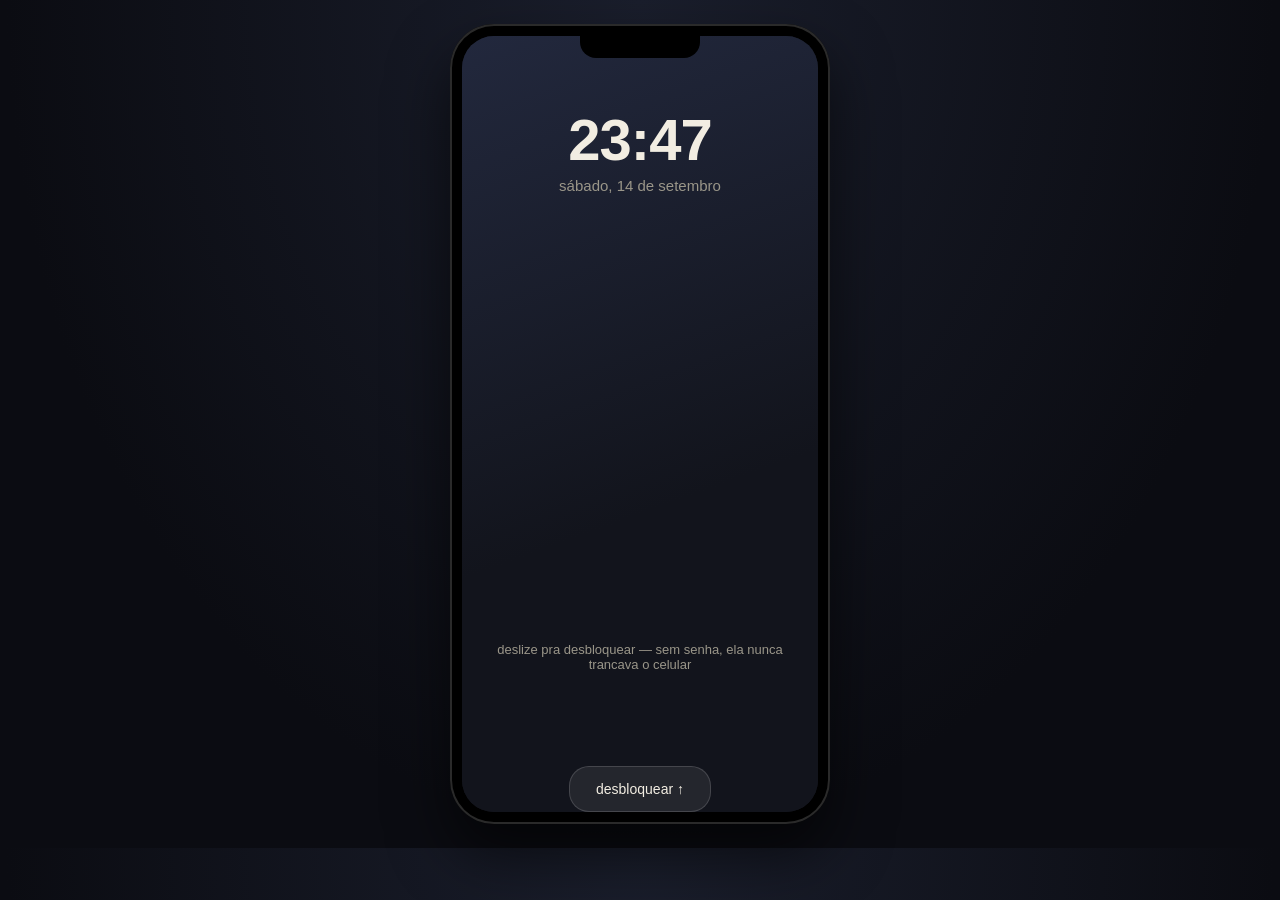
==== index.html @ 769f7bfc "Adicionar site" ====
<!DOCTYPE html>
<html lang="pt-BR">
<head>
<meta charset="UTF-8">
<meta name="viewport" content="width=device-width, initial-scale=1, viewport-fit=cover">
<title>O Celular da Bia</title>
<style>
:root{
  --bg:#12141c;
  --ink:#f2ede2;
  --ink-dim:#9a9689;
  --panel:#1c1f2b;
  --panel-2:#232637;
  --accent:#e0a13d;
  --accent-dim:#8a6a2e;
  --alert:#c65f4d;
  --bubble-me:#3a5a52;
  --bubble-them:#2a2d3d;
  box-sizing:border-box;
  padding-top:env(safe-area-inset-top,0px);
  padding-bottom:env(safe-area-inset-bottom,0px);
}
*{box-sizing:border-box;}
html{scroll-padding-top:env(safe-area-inset-top,0px);}
body{
  margin:0; min-height:100%;
  background:radial-gradient(ellipse at top, #1a1e2c 0%, #0b0c12 70%);
  display:flex; align-items:center; justify-content:center;
  font-family:-apple-system,BlinkMacSystemFont,"Segoe UI",Roboto,sans-serif;
  color:var(--ink); padding:24px 12px;
}
.frame{
  width:100%; max-width:380px; height:800px;
  background:#000; border-radius:44px; padding:12px;
  box-shadow:0 30px 60px rgba(0,0,0,.6), inset 0 0 0 2px #2a2a2a;
  position:relative;
}
.screen{ width:100%; height:100%; background:var(--bg); border-radius:32px; overflow:hidden; position:relative; display:flex; flex-direction:column; }
.notch{ position:absolute; top:0; left:50%; transform:translateX(-50%); width:120px; height:22px; background:#000; border-radius:0 0 16px 16px; z-index:50; }

.lock{ position:absolute; inset:0; display:flex; flex-direction:column; align-items:center; padding-top:70px; background:linear-gradient(160deg,#22283d 0%, #12141c 60%); z-index:40; transition:transform .35s ease; }
.lock.hidden{ transform:translateY(-100%); }
.lock .time{ font-size:58px; font-weight:600; letter-spacing:-1px; }
.lock .date{ font-size:15px; color:var(--ink-dim); margin-top:4px; }
.lock .hint{ margin-top:auto; margin-bottom:34px; font-size:13px; color:var(--ink-dim); text-align:center; padding:0 30px; }
.lock .swipe-btn{ margin-top:60px; padding:14px 26px; background:rgba(255,255,255,.08); border:1px solid rgba(255,255,255,.15); border-radius:20px; color:var(--ink); font-size:14px; }

.home{ flex:1; display:flex; flex-direction:column; padding:46px 20px 16px; overflow-y:auto; }
.home .status{ font-size:12px; color:var(--ink-dim); text-align:center; margin-bottom:4px;}
.apps{ display:grid; grid-template-columns:repeat(3,1fr); gap:20px 12px; margin-top:18px; }
.app{ display:flex; flex-direction:column; align-items:center; gap:6px; background:none; border:none; color:var(--ink); font-family:inherit; cursor:pointer; }
.app .icon{ width:56px; height:56px; border-radius:16px; display:flex; align-items:center; justify-content:center; font-size:24px; position:relative; }
.app .icon.msg{ background:linear-gradient(160deg,#3a5a52,#25392f); }
.app .icon.gal{ background:linear-gradient(160deg,#5a4a6a,#2f2740); }
.app .icon.note{ background:linear-gradient(160deg,#6a5a3a,#3f341f); }
.app .icon.call{ background:linear-gradient(160deg,#5a3a3a,#3a2222); }
.app .icon.soc{ background:linear-gradient(160deg,#3a4a6a,#22293f); }
.badge{ position:absolute; top:-4px; right:-4px; background:var(--alert); color:#fff; font-size:10px; font-weight:700; min-width:16px; height:16px; border-radius:8px; display:flex; align-items:center; justify-content:center; padding:0 3px; }
.app span{ font-size:10.5px; color:var(--ink-dim); }
.home .footer-note{ margin-top:auto; text-align:center; font-size:11px; color:var(--ink-dim); padding-bottom:6px; }

.appscreen{ position:absolute; inset:0; background:var(--bg); display:flex; flex-direction:column; transform:translateX(100%); transition:transform .3s ease; z-index:30; }
.appscreen.active{ transform:translateX(0); }
.topbar{ display:flex; align-items:center; gap:10px; padding:52px 16px 14px; border-bottom:1px solid rgba(255,255,255,.06); background:var(--panel); flex-shrink:0; }
.back{ background:none; border:none; color:var(--accent); font-size:15px; padding:4px 8px 4px 0; cursor:pointer; }
.topbar h2{ font-size:16px; margin:0; font-weight:600; }
.list{ flex:1; overflow-y:auto; padding:8px 0; }
.list::-webkit-scrollbar{ display:none; }

.thread-row{ display:flex; gap:12px; align-items:center; padding:11px 16px; border-bottom:1px solid rgba(255,255,255,.04); background:none; border-left:none; border-right:none; border-top:none; width:100%; color:var(--ink); font-family:inherit; text-align:left; cursor:pointer; }
.avatar{ width:42px; height:42px; border-radius:50%; display:flex; align-items:center; justify-content:center; font-size:15px; font-weight:600; flex-shrink:0; background:var(--panel-2); }
.thread-row .meta{ flex:1; min-width:0; }
.thread-row .name{ font-size:13.5px; font-weight:600; }
.thread-row .preview{ font-size:11.5px; color:var(--ink-dim); white-space:nowrap; overflow:hidden; text-overflow:ellipsis; }
.thread-row .time{ font-size:10.5px; color:var(--ink-dim); align-self:flex-start; }

.chat{ flex:1; overflow-y:auto; padding:16px; display:flex; flex-direction:column; gap:9px; }
.bubble{ max-width:78%; padding:8px 12px; border-radius:16px; font-size:13px; line-height:1.4; }
.bubble.them{ align-self:flex-start; background:var(--bubble-them); border-bottom-left-radius:4px; }
.bubble.me{ align-self:flex-end; background:var(--bubble-me); border-bottom-right-radius:4px; }
.bubble.clue{ box-shadow:0 0 0 1px var(--accent-dim); }
.bubble.audio{ display:flex; align-items:center; gap:8px; font-style:italic; color:var(--ink-dim); }
.stamp{ font-size:9.5px; color:var(--ink-dim); text-align:center; margin:4px 0; }
.who{ font-size:10.5px; color:var(--accent); margin-bottom:-3px; margin-left:2px; }

.gallery-grid{ display:grid; grid-template-columns:repeat(3,1fr); gap:2px; padding:2px; }
.photo{ aspect-ratio:1; display:flex; align-items:center; justify-content:center; font-size:24px; background:var(--panel-2); cursor:pointer; position:relative; }
.photo-view{ padding:16px; }
.photo-big{ width:100%; aspect-ratio:4/5; background:var(--panel-2); border-radius:12px; display:flex; align-items:center; justify-content:center; font-size:56px; margin-bottom:14px; }
.photo-caption{ font-size:12.5px; color:var(--ink-dim); line-height:1.55; }
.photo-caption b{ color:var(--ink); }

.note-item{ padding:13px 16px; border-bottom:1px solid rgba(255,255,255,.05); }
.note-item .n-title{ font-size:13.5px; font-weight:600; margin-bottom:3px; }
.note-item .n-date{ font-size:10.5px; color:var(--ink-dim); margin-bottom:7px; }
.note-item .n-body{ font-size:12.5px; color:#d8d3c6; line-height:1.6; white-space:pre-line; }
.note-item.locked .n-body{ filter:blur(5px); user-select:none; transition:filter .25s ease; }
.note-item.locked.open .n-body{ filter:none; }
.unlock-tip{ font-size:11px; color:var(--accent); margin-top:6px; }

.call-row{ display:flex; gap:12px; align-items:center; padding:11px 16px; border-bottom:1px solid rgba(255,255,255,.04); }
.call-row .name{ font-size:13.5px; font-weight:600; }
.call-row .sub{ font-size:11px; color:var(--ink-dim); margin-top:2px; }
.call-row .sub.missed{ color:var(--alert); }
.call-row .time{ margin-left:auto; font-size:10.5px; color:var(--ink-dim); }

.soc-item{ padding:12px 16px; border-bottom:1px solid rgba(255,255,255,.05); font-size:12.5px; line-height:1.5; }
.soc-item b{ color:var(--accent); }
.soc-time{ font-size:10.5px; color:var(--ink-dim); margin-top:4px; }
.pin-wrap{ flex:1; display:flex; flex-direction:column; align-items:center; padding-top:40px; }
.pin-title{ font-size:15px; margin-bottom:6px; }
.pin-sub{ font-size:12px; color:var(--ink-dim); margin-bottom:22px; text-align:center; padding:0 30px; }
.dots{ display:flex; gap:14px; margin-bottom:26px; }
.dot{ width:13px; height:13px; border-radius:50%; border:1.5px solid var(--ink-dim); }
.dot.on{ background:var(--accent); border-color:var(--accent); }
.keys{ display:grid; grid-template-columns:repeat(3,70px); gap:14px; }
.key{ height:60px; border-radius:50%; background:var(--panel-2); border:none; color:var(--ink); font-size:22px; font-family:inherit; cursor:pointer; }
.key.blank{ background:none; }
.shake{ animation:sh .35s; }
@keyframes sh{ 25%{transform:translateX(-8px)} 75%{transform:translateX(8px)} }
.tsec{ padding:11px 16px; border-bottom:1px solid rgba(255,255,255,.05); font-size:13.5px; font-weight:600; cursor:pointer; display:flex; justify-content:space-between; }
.tbody{ display:none; }
.tbody.open{ display:block; }
</style>
</head>
<body>

<div class="frame">
  <div class="screen">
    <div class="notch"></div>

    <div class="lock" id="lock">
      <div class="time">23:47</div>
      <div class="date">sábado, 14 de setembro</div>
      <div class="hint">deslize pra desbloquear — sem senha, ela nunca trancava o celular</div>
      <button class="swipe-btn" onclick="document.getElementById('lock').classList.add('hidden')">desbloquear ↑</button>
    </div>

    <div class="home">
      <div class="status">encontrado caído no sofá da cobertura, tela rachada, 23:58</div>
      <div class="apps">
        <button class="app" onclick="openApp('msg')"><div class="icon msg">💬<span class="badge">8</span></div><span>Mensagens</span></button>
        <button class="app" onclick="openApp('gal')"><div class="icon gal">🖼️</div><span>Galeria</span></button>
        <button class="app" onclick="openApp('note')"><div class="icon note">📝<span class="badge">1</span></div><span>Notas</span></button>
        <button class="app" onclick="openApp('call')"><div class="icon call">📞</div><span>Ligações</span></button>
        <button class="app" onclick="openApp('soc')"><div class="icon soc">🔔<span class="badge">2</span></div><span>Redes</span></button>
        <button class="app" onclick="openApp('map')"><div class="icon call">📍</div><span>Localização</span></button>
        <button class="app" onclick="openApp('sol')"><div class="icon note">🔍</div><span>Solução</span></button>
        <button class="app" onclick="openApp('theo')"><div class="icon msg">🔒</div><span>Celular do Théo</span></button>
      </div>
      <div class="footer-note">celular de Bia · última atividade 23:53</div>
    </div>

    <!-- MENSAGENS: lista -->
    <div class="appscreen" id="app-msg">
      <div class="topbar"><button class="back" onclick="closeApp('msg')">‹ início</button><h2>Mensagens</h2></div>
      <div class="list">
        <button class="thread-row" onclick="openThread('grupo')">
          <div class="avatar" style="background:#444">🎉</div>
          <div class="meta"><div class="name">Cobertura da Bia 🎂</div><div class="preview">Pedro: vim só te dar oi, relaxa</div></div>
          <div class="time">21:40</div>
        </button>
        <button class="thread-row" onclick="openThread('rafa')">
          <div class="avatar" style="background:#3a5a52">R</div>
          <div class="meta"><div class="name">Rafa</div><div class="preview">para de falar isso pra todo mundo, Bia</div></div>
          <div class="time">22:40</div>
        </button>
        <button class="thread-row" onclick="openThread('duda')">
          <div class="avatar" style="background:#5a4a6a">D</div>
          <div class="meta"><div class="name">Duda</div><div class="preview">vi vocês dois conversando lá fora</div></div>
          <div class="time">23:10</div>
        </button>
        <button class="thread-row" onclick="openThread('theo')">
          <div class="avatar" style="background:#6a5a3a">T</div>
          <div class="meta"><div class="name">Théo</div><div class="preview">desci uns 5 min só, já tô voltando</div></div>
          <div class="time">23:51</div>
        </button>
        <button class="thread-row" onclick="openThread('carol')">
          <div class="avatar" style="background:#3a6a5f">C</div>
          <div class="meta"><div class="name">Carol</div><div class="preview">áudio (0:14)</div></div>
          <div class="time">23:15</div>
        </button>
        <button class="thread-row" onclick="openThread('pedro')">
          <div class="avatar" style="background:#6a3a3a">P</div>
          <div class="meta"><div class="name">Pedro</div><div class="preview">eu só quero conversar, 5 minutos</div></div>
          <div class="time">20:55</div>
        </button>
        <button class="thread-row" onclick="openThread('portaria')">
          <div class="avatar" style="background:#333">🏢</div>
          <div class="meta"><div class="name">Seu Jorge (portaria)</div><div class="preview">o carro do rapaz saiu 23:49</div></div>
          <div class="time">23:56</div>
        </button>
        <button class="thread-row" onclick="openThread('neusa')">
          <div class="avatar" style="background:#5a5a3a">N</div>
          <div class="meta"><div class="name">Dona Neusa (vizinha)</div><div class="preview">mocinha ouvi gritaria na escada</div></div>
          <div class="time">23:30</div>
        </button>
        <button class="thread-row" onclick="openThread('mae')">
          <div class="avatar" style="background:#6a4a5a">❤</div>
          <div class="meta"><div class="name">Mãe</div><div class="preview">filha, me liga amanhã cedo?</div></div>
          <div class="time">18:10</div>
        </button>
      </div>
    </div>

    <div class="appscreen" id="thread-grupo">
      <div class="topbar"><button class="back" onclick="backTo('msg')">‹</button><h2>Cobertura da Bia 🎂</h2></div>
      <div class="chat">
        <div class="who">Duda</div><div class="bubble them">gentee chegando, subindo já</div>
        <div class="who">Théo</div><div class="bubble them">comprei o bolo, tá lindo</div>
        <div class="who">Rafa</div><div class="bubble them">alguém falou com o síndico sobre o som?</div>
        <div class="who">Bia</div><div class="bubble me">falei sim, até meia-noite de boa</div>
        <div class="who">Pedro</div><div class="bubble them clue">oi gente, sei que não fui exatamente convidado mas vim só te dar oi, relaxa Bia</div>
        <div class="who">Carol</div><div class="bubble them">Pedro pelo amor, hoje não</div>
        <div class="stamp">21:40 · 6 pessoas</div>
      </div>
    </div>

    <div class="appscreen" id="thread-rafa">
      <div class="topbar"><button class="back" onclick="backTo('msg')">‹</button><h2>Rafa</h2></div>
      <div class="chat">
        <div class="stamp">semana passada</div>
        <div class="bubble them">bia, tem 5 min? preciso te mostrar o caixa da rifa</div>
        <div class="bubble me">manda aí</div>
        <div class="bubble them">depois eu explico pessoalmente, é meio delicado</div>
        <div class="bubble me">vc tá me assustando</div>
        <div class="bubble them clue">confia em mim, só não comenta com ninguém ainda, principalmente com o Théo</div>
        <div class="bubble me">por que com o Théo?</div>
        <div class="bubble them">esquece, falei besteira. a gente conversa na festa</div>
        <div class="bubble them">bia respira, isso não sai daqui</div>
        <div class="bubble me clue">achei estranho o caixa da rifa não bater. falei com a Duda sobre isso hj</div>
        <div class="bubble them">vc CONTOU pra Duda?? não tinha nada a ver com dinheiro sumido, foi erro de conta</div>
        <div class="bubble me">então mostra a planilha pra mim de novo</div>
        <div class="bubble them clue">para de falar isso pra todo mundo, Bia</div>
        <div class="bubble me">vou falar na frente de todo mundo hoje se precisar</div>
        <div class="bubble them">não faz isso, eu resolvo até domingo, juro</div>
        <div class="stamp">22:40 · entregue</div>
      </div>
    </div>

    <div class="appscreen" id="thread-duda">
      <div class="topbar"><button class="back" onclick="backTo('msg')">‹</button><h2>Duda</h2></div>
      <div class="chat">
        <div class="stamp">anteontem</div>
        <div class="bubble them">amiga vc viu que o Théo tá sumido?</div>
        <div class="bubble me">vi, tô tentando não pirar</div>
        <div class="bubble them clue">não fala nada pra ele ainda, deixa eu descobrir uma coisa antes</div>
        <div class="bubble me">descobrir o quê??</div>
        <div class="bubble them">depois te conto, prometo. te amo</div>
        <div class="bubble me">também te amo 💛</div>
        <div class="bubble them">lembra que vcs ficaram juntos dia 3 de agosto? vc me ligou às 3 da manhã de tanta felicidade kkk</div>
        <div class="bubble me">kkkk lembro, foi o melhor dia</div>
        <div class="bubble them">seu vestido tá lindo hj boba</div>
        <div class="bubble me">obrigada 💛 vem cá que eu preciso te contar uma coisa sobre o Rafa</div>
        <div class="bubble them clue">vi vocês dois conversando lá fora, ele tava bem nervoso</div>
        <div class="bubble me">é sobre a rifa da viagem, o valor não fecha</div>
        <div class="bubble them">amanhã a gente resolve isso com calma, curte a festa hj</div>
        <div class="bubble me">e desde quando vc defende o Rafa tanto assim?</div>
        <div class="bubble them clue">não é isso, só não quero drama no seu niver</div>
        <div class="stamp">23:10 · lida</div>
      </div>
    </div>

    <div class="appscreen" id="thread-theo">
      <div class="topbar"><button class="back" onclick="backTo('msg')">‹</button><h2>Théo</h2></div>
      <div class="chat">
        <div class="stamp">ontem à noite</div>
        <div class="bubble them">amor, amanhã vou chegar mais tarde, tenho um lance rápido antes</div>
        <div class="bubble me">que lance?</div>
        <div class="bubble them clue">coisa de trabalho, nada demais</div>
        <div class="bubble me">sábado à noite, dia do meu aniversário?</div>
        <div class="bubble them">é rapidinho, juro. vou compensar</div>
        <div class="bubble me">tá bom...</div>
        <div class="bubble them">cadê vc? o pessoal já cortou o bolo</div>
        <div class="bubble me">desci até o carro pegar uma coisa, já subo</div>
        <div class="bubble them clue">desci uns 5 min só, já tô voltando, espera aí</div>
        <div class="bubble me">??? vc que sumiu, eu tô na cobertura inteira</div>
        <div class="bubble them">deixa eu te ligar</div>
        <div class="stamp">23:51 · entregue · não lida</div>
      </div>
    </div>

    <div class="appscreen" id="thread-carol">
      <div class="topbar"><button class="back" onclick="backTo('msg')">‹</button><h2>Carol</h2></div>
      <div class="chat">
        <div class="stamp">sexta</div>
        <div class="bubble them">oi Bia! sei que a gente não é tão próxima mas preciso te contar uma coisa</div>
        <div class="bubble me">pode falar</div>
        <div class="bubble them">pessoalmente é melhor. te procuro na festa</div>
        <div class="bubble me">ok, agora fiquei curiosa</div>
        <div class="bubble them">oi flor, dá pra descer no hall 2 minutinhos? preciso te mostrar uma coisa</div>
        <div class="bubble me">agora? tô no meio da festa kkkk</div>
        <div class="bubble them audio">🎙️ áudio (0:14)</div>
        <div class="bubble them clue">é sobre o Théo, mas não é o que vc tá pensando, prometo</div>
        <div class="bubble me">Carol vc tá me deixando nervosa</div>
        <div class="stamp">23:15 · entregue</div>
      </div>
    </div>

    <div class="appscreen" id="thread-pedro">
      <div class="topbar"><button class="back" onclick="backTo('msg')">‹</button><h2>Pedro</h2></div>
      <div class="chat">
        <div class="stamp">semana passada</div>
        <div class="bubble them">oi, tudo bem? vi umas fotos suas e bateu saudade</div>
        <div class="bubble me">Pedro, faz meses que a gente terminou</div>
        <div class="bubble them">eu sei, desculpa. só queria saber se vc tá bem</div>
        <div class="bubble me">tô ótima, obrigada. bom te ver bem também</div>
        <div class="bubble them">soube que sua festa é hoje</div>
        <div class="bubble them clue">eu só quero conversar, 5 minutos, prometo que não crio caso</div>
        <div class="bubble me">Pedro por favor não vem, já conversamos sobre isso</div>
        <div class="bubble them">tudo bem, respeito. só queria desejar feliz aniversário mesmo</div>
        <div class="bubble them">feliz aniversário Bia. te amei um dia, isso não muda</div>
        <div class="stamp">20:55 · lida</div>
      </div>
    </div>

        <div class="appscreen" id="thread-portaria">
      <div class="topbar"><button class="back" onclick="backTo('msg')">‹</button><h2>Seu Jorge (portaria)</h2></div>
      <div class="chat">
        <div class="bubble them">Dona Bia, o som já tá alto, lembra do horário</div>
        <div class="bubble me">fica tranquilo, desligo à meia-noite</div>
        <div class="bubble them">a senhora esperando mais convidado?</div>
        <div class="bubble me">acho que não, por quê?</div>
        <div class="bubble them clue">um rapaz subiu sem se identificar mais cedo, jaqueta escura</div>
        <div class="bubble them">e agora há pouco o carro preto do namorado da senhora saiu da garagem, 23:49, com duas pessoas dentro</div>
        <div class="bubble me">duas? o Théo saiu com alguém?</div>
        <div class="bubble them clue">o vidro tava escuro, mas dava pra ver um vulto no banco de trás</div>
        <div class="stamp">23:56 · não lida</div>
      </div>
    </div>

    <div class="appscreen" id="thread-neusa">
      <div class="topbar"><button class="back" onclick="backTo('msg')">‹</button><h2>Dona Neusa (vizinha)</h2></div>
      <div class="chat">
        <div class="bubble them">Beatriz querida, festa boa hein</div>
        <div class="bubble me">desculpa o barulho, Dona Neusa!</div>
        <div class="bubble them">sem problema, mas ouvi gritaria na escada de incêndio há uns minutos</div>
        <div class="bubble them clue">duas vozes de homem, uma dizia "ela não pode contar de jeito nenhum"</div>
        <div class="bubble them">não quis me meter, mas fiquei preocupada. tá tudo bem aí?</div>
        <div class="stamp">23:30 · lida</div>
      </div>
    </div>

    <div class="appscreen" id="thread-mae">
      <div class="topbar"><button class="back" onclick="backTo('msg')">‹</button><h2>Mãe</h2></div>
      <div class="chat">
        <div class="bubble them">feliz aniversário minha princesa!! 22 anos, meu Deus</div>
        <div class="bubble me">obrigada mãe 💛</div>
        <div class="bubble them">se divirta mas tome cuidado</div>
        <div class="bubble them">aquele seu namorado me pareceu diferente no almoço de domingo</div>
        <div class="bubble me clue">achei ele nervoso, olhando o celular o tempo todo</div>
        <div class="bubble them">filha, me liga amanhã cedo?</div>
        <div class="stamp">18:10 · lida</div>
      </div>
    </div>

    <!-- GALERIA -->
    <div class="appscreen" id="app-gal">
      <div class="topbar"><button class="back" onclick="closeApp('gal')">‹ início</button><h2>Galeria</h2></div>
      <div class="list">
        <div class="gallery-grid">
          <div class="photo" onclick="openPhoto('p1')">🎂</div>
          <div class="photo" onclick="openPhoto('p2')">📋</div>
          <div class="photo" onclick="openPhoto('p3')">🚗</div>
          <div class="photo" onclick="openPhoto('p4')">🥂</div>
          <div class="photo" onclick="openPhoto('p5')">🌃</div>
          <div class="photo" onclick="openPhoto('p6')">📱</div>
          <div class="photo" onclick="openPhoto('p7')">🚪</div>
          <div class="photo" onclick="openPhoto('p8')">💐</div>
          <div class="photo" onclick="openPhoto('p9')">🕯️</div>
          <div class="photo" onclick="openPhoto('p10')">🧾</div>
          <div class="photo" onclick="openPhoto('p11')">🪜</div>
          <div class="photo" onclick="openPhoto('p12')">🧥</div>
          <div class="photo" onclick="openPhoto('p13')">📸</div>
          <div class="photo" onclick="openPhoto('p14')">🔑</div>
          <div class="photo" onclick="openPhoto('p15')">🍾</div>
          <div class="photo" onclick="openPhoto('p16')">💋</div>
        </div>
      </div>
    </div>
    <div class="appscreen" id="photo-p1"><div class="topbar"><button class="back" onclick="backTo('gal')">‹</button><h2>23:02</h2></div><div class="list photo-view"><div class="photo-big">🎂</div><div class="photo-caption">Bolo sendo cortado, todo mundo em volta. <b>Théo não aparece em nenhuma foto do corte</b>, mesmo dizendo que só desceu depois disso.</div></div></div>
    <div class="appscreen" id="photo-p2"><div class="topbar"><button class="back" onclick="backTo('gal')">‹</button><h2>21:15</h2></div><div class="list photo-view"><div class="photo-big">📋</div><div class="photo-caption">Print de uma planilha da rifa da viagem. <b>Uma linha aparece editada</b>, com anotação rasurada ao lado: "confirmar c/ R antes de falar com o grupo".</div></div></div>
    <div class="appscreen" id="photo-p3"><div class="topbar"><button class="back" onclick="backTo('gal')">‹</button><h2>23:48</h2></div><div class="list photo-view"><div class="photo-big">🚗</div><div class="photo-caption">Foto tremida do estacionamento, tirada sem querer (bolso). <b>Dá pra ver alguém parado perto do carro de Théo</b> ao longe, rosto não aparece.</div></div></div>
    <div class="appscreen" id="photo-p4"><div class="topbar"><button class="back" onclick="backTo('gal')">‹</button><h2>22:05</h2></div><div class="list photo-view"><div class="photo-big">🥂</div><div class="photo-caption">Brinde do grupo. Rafa está com o celular na mão olhando pra tela, não pra câmera. Duda está de costas, olhando pra porta.</div></div></div>
    <div class="appscreen" id="photo-p5"><div class="topbar"><button class="back" onclick="backTo('gal')">‹</button><h2>23:53</h2></div><div class="list photo-view"><div class="photo-big">🌃</div><div class="photo-caption"><b>Última foto tirada.</b> Vista da cobertura, tremida, fora de foco — parece ter sido disparada sem querer, quase caindo do celular.</div></div></div>
    <div class="appscreen" id="photo-p6"><div class="topbar"><button class="back" onclick="backTo('gal')">‹</button><h2>19:40</h2></div><div class="list photo-view"><div class="photo-big">📱</div><div class="photo-caption">Print de notificação bancária: transferência recebida de "R. Almeida" horas antes da festa — mesma inicial do Rafa.</div></div></div>
    <div class="appscreen" id="photo-p7"><div class="topbar"><button class="back" onclick="backTo('gal')">‹</button><h2>21:38</h2></div><div class="list photo-view"><div class="photo-big">🚪</div><div class="photo-caption">Foto da entrada tirada de brincadeira. <b>Pedro aparece parado no corredor</b>, do lado de fora da porta, minutos antes de aparecer no grupo dizendo que "só veio dar oi".</div></div></div>
    <div class="appscreen" id="photo-p8"><div class="topbar"><button class="back" onclick="backTo('gal')">‹</button><h2>18:50</h2></div><div class="list photo-view"><div class="photo-big">💐</div><div class="photo-caption">Flores que chegaram de manhã, sem cartão. Bia comentou com Carol "acho que sei quem mandou, mas não vou falar nada hoje".</div></div></div>
    <div class="appscreen" id="photo-p9"><div class="topbar"><button class="back" onclick="backTo('gal')">‹</button><h2>23:20</h2></div><div class="list photo-view"><div class="photo-big">🕯️</div><div class="photo-caption">Carol e Théo conversando no hall, sérios, perto do elevador — a mesma hora do áudio que Carol mandou pra Bia sobre "algo do Théo".</div></div></div>

        <div class="appscreen" id="photo-p10"><div class="topbar"><button class="back" onclick="backTo('gal')">‹</button><h2>19:12</h2></div><div class="list photo-view"><div class="photo-big">🧾</div><div class="photo-caption">Recibo amassado achado no bolso do casaco do Rafa. <b>Um saque grande em dinheiro na mesma data em que sumiu parte da rifa</b>. Bia tirou foto escondida.</div></div></div>
    <div class="appscreen" id="photo-p11"><div class="topbar"><button class="back" onclick="backTo('gal')">‹</button><h2>23:44</h2></div><div class="list photo-view"><div class="photo-big">🪜</div><div class="photo-caption">Escada de incêndio, foto escura. <b>Dois pares de sapato aparecem na borda do degrau</b>, um deles com o cadarço desamarrado igual ao tênis do Théo na foto do bolo.</div></div></div>
    <div class="appscreen" id="photo-p12"><div class="topbar"><button class="back" onclick="backTo('gal')">‹</button><h2>20:30</h2></div><div class="list photo-view"><div class="photo-big">🧥</div><div class="photo-caption">Casacos empilhados no quarto. <b>A jaqueta escura de Pedro está ali com a etiqueta do bar onde ele trabalha</b>, ele nunca subiu além do corredor.</div></div></div>
    <div class="appscreen" id="photo-p13"><div class="topbar"><button class="back" onclick="backTo('gal')">‹</button><h2>22:48</h2></div><div class="list photo-view"><div class="photo-big">📸</div><div class="photo-caption">Selfie da Bia com a Duda. Ao fundo, Rafa e Théo estão perto da janela, conversando baixo e olhando pra elas.</div></div></div>
    <div class="appscreen" id="photo-p14"><div class="topbar"><button class="back" onclick="backTo('gal')">‹</button><h2>21:00</h2></div><div class="list photo-view"><div class="photo-big">🔑</div><div class="photo-caption">Chaveiro do carro do Théo em cima da mesa. <b>Tem uma segunda chave colada com fita</b>, de um cofre ou armário que Bia não reconhece.</div></div></div>
    <div class="appscreen" id="photo-p15"><div class="topbar"><button class="back" onclick="backTo('gal')">‹</button><h2>23:30</h2></div><div class="list photo-view"><div class="photo-big">🍾</div><div class="photo-caption">Garrafa de espumante ainda fechada num canto. Bilhete preso: "pra comemorar quando tudo se resolver — R". Bia rabiscou "resolver o quê?" por cima.</div></div></div>

        <div class="appscreen" id="photo-p16"><div class="topbar"><button class="back" onclick="backTo('gal')">‹</button><h2>03/08</h2></div><div class="list photo-view"><div class="photo-big">💋</div><div class="photo-caption">Foto antiga dos dois num mirante, legenda: <b>"nosso primeiro beijo ♥"</b>. A data no canto da foto é do dia 3 de agosto.</div></div></div>

    <!-- NOTAS -->
    <div class="appscreen" id="app-note">
      <div class="topbar"><button class="back" onclick="closeApp('note')">‹ início</button><h2>Notas</h2></div>
      <div class="list">
        <div class="note-item">
          <div class="n-title">sobre a rifa</div>
          <div class="n-date">hoje, 20:58</div>
          <div class="n-body">a planilha não fecha, faltam uns 400 conto
preciso falar com o R antes que ele fale com todo mundo primeiro
se for o que eu acho, hoje eu conto pra galera na festa mesmo</div>
        </div>
        <div class="note-item">
          <div class="n-title">Théo distante</div>
          <div class="n-date">3 dias atrás</div>
          <div class="n-body">ele tá esquisito essa semana, some no celular por horas
disse que é trampo mas nunca foi assim antes
será que é coisa da minha cabeça</div>
        </div>
        <div class="note-item">
          <div class="n-title">Pedro de novo</div>
          <div class="n-date">2 dias atrás</div>
          <div class="n-body">ele voltou a mandar mensagem depois de meses
falei pro Théo, ele ficou putissimo, mais do que eu esperava
disse "se ele aparecer na sua festa eu não respondo por mim"</div>
        </div>
        <div class="note-item">
          <div class="n-title">lista de convidados</div>
          <div class="n-date">3 dias atrás</div>
          <div class="n-body">Rafa, Duda, Théo, Carol, Pedro (NÃO, mas ele sempre aparece)
comprar gelo
avisar o síndico sobre o som até meia-noite</div>
        </div>
        <div class="note-item">
          <div class="n-title">celular do Théo</div>
          <div class="n-date">mês passado</div>
          <div class="n-body">a senha dele é sempre a data do nosso primeiro beijo, só dia e mês, quatro números
ele acha que eu não sei kkkk
(se um dia eu precisar entrar, é só lembrar do dia certo)</div>
        </div>
        <div class="note-item">
          <div class="n-title">coisas que não fecham</div>
          <div class="n-date">semana passada</div>
          <div class="n-body">1. o caixa da rifa
2. o Rafa e o Théo virando amigos do nada, os dois nunca se deram bem
3. saque em dinheiro no nome do Rafa
4. o Théo mentindo sobre onde estava na terça
5. a chave com fita no chaveiro dele</div>
        </div>
        <div class="note-item">
          <div class="n-title">plano pra festa</div>
          <div class="n-date">ontem</div>
          <div class="n-body">1. deixar a Carol falar primeiro
2. confrontar o Rafa com o print do recibo
3. observar a reação do Théo
4. se der ruim, avisar a portaria
(deixar a Duda de fora até ter certeza)</div>
        </div>
        <div class="note-item locked" id="locked-note" onclick="this.classList.toggle('open')">
          <div class="n-title">🔒 particular</div>
          <div class="n-date">hoje, 23:05</div>
          <div class="n-body">Carol me falou uma coisa hoje que eu não queria ouvir no meu próprio aniversário
ela viu o Théo e o Rafa se encontrando escondido semana passada
os dois sabiam da rifa desde o início e escondiam de mim juntos
não sei em quem confiar mais nessa festa</div>
          <div class="unlock-tip">toque pra revelar</div>
        </div>
      </div>
        <div class="note-item locked" onclick="this.classList.toggle('open')">
          <div class="n-title">🔒 se acontecer algo comigo</div>
          <div class="n-date">hoje, 23:40</div>
          <div class="n-body">se eu sumir, olhem a rifa, o cofre da chave com fita e a escada de incêndio
o Rafa desviou o dinheiro, o Théo ajudou a esconder e agora os dois têm medo que eu conte
eu confio na Carol e na Duda, elas só não sabiam de tudo</div>
          <div class="unlock-tip">toque pra revelar</div>
        </div>
    </div>

    <!-- LIGAÇÕES -->
    <div class="appscreen" id="app-call">
      <div class="topbar"><button class="back" onclick="closeApp('call')">‹ início</button><h2>Ligações</h2></div>
      <div class="list">
        <div class="call-row"><div class="avatar" style="background:#6a4a5a">❤</div><div><div class="name">Mãe</div><div class="sub">recebida · 6 min</div></div><div class="time">18:10</div></div>
        <div class="call-row"><div class="avatar" style="background:#6a5a3a">T</div><div><div class="name">Théo</div><div class="sub">recebida · 2 min</div></div><div class="time">19:30</div></div>
        <div class="call-row"><div class="avatar" style="background:#6a3a3a">P</div><div><div class="name">Pedro</div><div class="sub missed">perdida</div></div><div class="time">20:50</div></div>
        <div class="call-row"><div class="avatar" style="background:#5a4a6a">D</div><div><div class="name">Duda</div><div class="sub">recebida · 4 min</div></div><div class="time">22:20</div></div>
        <div class="call-row"><div class="avatar" style="background:#3a5a52">R</div><div><div class="name">Rafa</div><div class="sub missed">perdida</div></div><div class="time">22:52</div></div>
        <div class="call-row"><div class="avatar" style="background:#3a5a52">R</div><div><div class="name">Rafa</div><div class="sub missed">perdida</div></div><div class="time">22:53</div></div>
        <div class="call-row"><div class="avatar" style="background:#3a6a5f">C</div><div><div class="name">Carol</div><div class="sub">feita · 1 min</div></div><div class="time">23:16</div></div>
        <div class="call-row"><div class="avatar" style="background:#6a5a3a">T</div><div><div class="name">Théo</div><div class="sub">feita · 0:47</div></div><div class="time">23:45</div></div>
        <div class="call-row"><div class="avatar" style="background:#333">portaria</div><div><div class="name">Portaria</div><div class="sub">recebida · 0:22</div></div><div class="time">23:49</div></div>
        <div class="call-row"><div class="avatar" style="background:#333">desconhecido</div><div><div class="name">Número desconhecido</div><div class="sub missed">perdida</div></div><div class="time">23:50</div></div>
        <div class="call-row"><div class="avatar" style="background:#6a5a3a">T</div><div><div class="name">Théo</div><div class="sub missed">perdida</div></div><div class="time">23:51</div></div>
        <div class="call-row"><div class="avatar" style="background:#3a5a52">R</div><div><div class="name">Rafa</div><div class="sub missed">perdida</div></div><div class="time">23:52</div></div>
      </div>
    </div>

    <!-- REDES -->
    <div class="appscreen" id="app-soc">
      <div class="topbar"><button class="back" onclick="closeApp('soc')">‹ início</button><h2>Redes</h2></div>
      <div class="list">
        <div class="soc-item"><b>Pedro</b> curtiu uma foto sua de 2 anos atrás<div class="soc-time">hoje, 14:02</div></div>
        <div class="soc-item"><b>Carol</b> comentou "hoje à noite tudo vai fazer sentido, prometo" numa foto antiga sua com o Théo<div class="soc-time">hoje, 16:40</div></div>
        <div class="soc-item"><b>Rafa</b> te marcou num story deletado 20 minutos depois de postar<div class="soc-time">hoje, 21:50</div></div>
        <div class="soc-item"><b>Desconhecido</b> começou a seguir seu perfil às 23:40, sem foto, sem posts<div class="soc-time">hoje, 23:40</div></div>
        <div class="soc-item"><b>Duda</b> postou e apagou um story: "amigas pra sempre" com sua foto<div class="soc-time">hoje, 22:12</div></div>
        <div class="soc-item"><b>Théo</b> mudou o status pra "só pra quem importa" às 23:20<div class="soc-time">hoje, 23:20</div></div>
        <div class="soc-item"><b>Carol</b> te enviou uma solicitação de "melhores amigos" com a mensagem "confia em mim"<div class="soc-time">hoje, 23:18</div></div>
      </div>
    </div>

    <div class="appscreen" id="app-map">
      <div class="topbar"><button class="back" onclick="closeApp('map')">‹ início</button><h2>Localização</h2></div>
      <div class="list">
        <div class="soc-item"><b>19:05</b> Cobertura (casa)</div>
        <div class="soc-item"><b>21:15 – 23:00</b> Cobertura, sala principal</div>
        <div class="soc-item"><b>23:05</b> Cobertura, quarto (foi ler a nota trancada, ficou 6 min)</div>
        <div class="soc-item"><b>23:44</b> Escada de incêndio, andar 12. O celular passa 8 minutos parado ali</div>
        <div class="soc-item"><b>23:52</b> Cobertura, sofá. Sinal fraco, tela rachada, sem movimento depois disso</div>
        <div class="soc-item"><b>23:58</b> Celular encontrado no sofá pela Duda</div>
      </div>
    </div>

    <div class="appscreen" id="app-sol">
      <div class="topbar"><button class="back" onclick="closeApp('sol')">‹ início</button><h2>Solução</h2></div>
      <div class="list" style="padding:16px">
        <div class="photo-caption" id="sol-warn">Só toque quando a galera tiver votado. Não tem volta.</div>
        <button class="swipe-btn" id="sol-btn" style="margin-top:14px;padding:12px 22px;background:rgba(255,255,255,.08);border:1px solid rgba(255,255,255,.15);border-radius:20px;color:var(--ink);font-size:14px;" onclick="document.getElementById('sol-txt').style.display='block';this.style.display='none';document.getElementById('sol-warn').style.display='none'">revelar solução</button>
        <div id="sol-txt" class="photo-caption" style="display:none;line-height:1.7">
          <b>Culpados: Rafa e Théo.</b><br><br>
          Rafa desviou o dinheiro da rifa e Théo o ajudou a esconder. A Bia descobriu e ia contar na festa. Na hora do bolo, os dois levaram a Bia pela escada de incêndio pra convencê-la a calar. Ela tirou uma foto sem querer e largou o celular no sofá, marcando 23:52. Depois disso eles saíram no carro do Théo com ela (vulto no banco de trás, segundo o porteiro).<br><br>
          <b>Inocentes:</b> Carol (tentou avisar), Pedro (foi embora antes, a jaqueta ficou no quarto) e Duda (sabia da rifa, mas não do plano).<br><br>
          <b>Final secreto:</b> a Bia está no Sítio Boa Vista, com a tia do Théo, sã e salva. Eles só queriam mantê-la longe da festa até devolver o dinheiro.<br><br><b>Pistas-chave:</b> recibo do saque, corrida na escada, carro do Théo às 23:49, chave com fita e a nota "se acontecer algo comigo".
        </div>
      </div>
    </div>

    <div class="appscreen" id="app-theo">
      <div class="topbar"><button class="back" onclick="closeApp('theo')">‹ início</button><h2>Celular do Théo</h2></div>
      <div class="pin-wrap" id="pin-view">
        <div class="pin-title">Digite a senha</div>
        <div class="pin-sub">quatro números. você precisa descobrir nas pistas da Bia</div>
        <div class="dots" id="dots"><div class="dot"></div><div class="dot"></div><div class="dot"></div><div class="dot"></div></div>
        <div class="keys">
          <button class="key" onclick="pin(1)">1</button><button class="key" onclick="pin(2)">2</button><button class="key" onclick="pin(3)">3</button>
          <button class="key" onclick="pin(4)">4</button><button class="key" onclick="pin(5)">5</button><button class="key" onclick="pin(6)">6</button>
          <button class="key" onclick="pin(7)">7</button><button class="key" onclick="pin(8)">8</button><button class="key" onclick="pin(9)">9</button>
          <button class="key blank"></button><button class="key" onclick="pin(0)">0</button><button class="key" onclick="pinDel()">⌫</button>
        </div>
      </div>
      <div class="list" id="theo-content" style="display:none">
        <div class="tsec" onclick="tog('t-msg')">💬 Conversa com Rafa <span>›</span></div>
        <div class="tbody" id="t-msg">
          <div class="chat">
            <div class="bubble them">a Bia tá desconfiando, ela vai contar hoje na festa</div>
            <div class="bubble me clue">eu te falei pra devolver o dinheiro antes, cara</div>
            <div class="bubble them">falta 400, tô juntando, só preciso de mais um dia</div>
            <div class="bubble me">vou chamar ela pra escada às 23:40, a gente conversa</div>
            <div class="bubble them clue">não deixa ela ir embora até eu chegar</div>
            <div class="bubble me">e se ela gritar?</div>
            <div class="bubble them">por isso a escada, o som tá alto, ninguém escuta</div>
            <div class="bubble me clue">ela tá no meu carro. vou levar pro sítio da minha tia, domingo a gente resolve tudo. ninguém vai machucar ela, prometo</div>
            <div class="bubble them">beleza. apaga essa conversa depois</div>
            <div class="stamp">23:50 · lida</div>
          </div>
        </div>
        <div class="tsec" onclick="tog('t-note')">📝 Notas <span>›</span></div>
        <div class="tbody" id="t-note">
          <div class="note-item"><div class="n-title">devolver a rifa</div><div class="n-date">ontem</div><div class="n-body">R$ 400 faltando. pedir emprestado pra mãe ou pro tio.
falar com o Rafa pra parar de inventar desculpa.</div></div>
          <div class="note-item"><div class="n-title">rascunho pra Bia (não enviado)</div><div class="n-date">hoje, 23:36</div><div class="n-body">Bia, eu errei feio. Eu devia ter contado pra você desde o começo. Quando isso acabar eu explico tudo e devolvo cada centavo.</div></div>
        </div>
        <div class="tsec" onclick="tog('t-pic')">🖼️ Fotos <span>›</span></div>
        <div class="tbody" id="t-pic">
          <div class="note-item"><div class="n-title">Comprovante Pix</div><div class="n-date">12/09</div><div class="n-body">R$ 1.200 para "R. Almeida". Legenda: "minha parte pra sumir com o caixa".</div></div>
          <div class="note-item"><div class="n-title">Mapa do sítio</div><div class="n-date">hoje, 19:50</div><div class="n-body">Print do endereço: Sítio Boa Vista, estrada velha, 40 min da cidade. A Bia está lá, segura, com a tia do Théo cuidando dela.</div></div>
        </div>
        <div class="tsec" onclick="tog('t-call')">📞 Ligações <span>›</span></div>
        <div class="tbody" id="t-call">
          <div class="call-row"><div class="avatar" style="background:#3a5a52">R</div><div><div class="name">Rafa</div><div class="sub">feita · 3 min</div></div><div class="time">23:30</div></div>
          <div class="call-row"><div class="avatar" style="background:#5a5a3a">🏡</div><div><div class="name">Tia Márcia</div><div class="sub">feita · 1 min</div></div><div class="time">23:47</div></div>
        </div>
      </div>
    </div>

  </div>
</div>

<script>
function openApp(id){ document.getElementById('app-'+id).classList.add('active'); }
function closeApp(id){ document.getElementById('app-'+id).classList.remove('active'); }
function openThread(id){ document.getElementById('thread-'+id).classList.add('active'); }
function openPhoto(id){ document.getElementById('photo-'+id).classList.add('active'); }
var cur='';
function pin(n){
  if(cur.length>=4) return;
  cur+=n; drawDots();
  if(cur.length===4){
    setTimeout(function(){
      if(cur==='0308'){
        document.getElementById('pin-view').style.display='none';
        document.getElementById('theo-content').style.display='block';
      } else {
        var d=document.getElementById('dots'); d.classList.add('shake');
        setTimeout(function(){ d.classList.remove('shake'); cur=''; drawDots(); },400);
      }
    },200);
  }
}
function pinDel(){ cur=cur.slice(0,-1); drawDots(); }
function drawDots(){
  document.querySelectorAll('#dots .dot').forEach(function(el,i){ el.classList.toggle('on', i<cur.length); });
}
function tog(id){ document.getElementById(id).classList.toggle('open'); }
function backTo(parentId){
  document.querySelectorAll('.appscreen.active').forEach(function(el){
    if(el.id.startsWith('thread-') || el.id.startsWith('photo-')) el.classList.remove('active');
  });
}
</script>

</body>
</html>
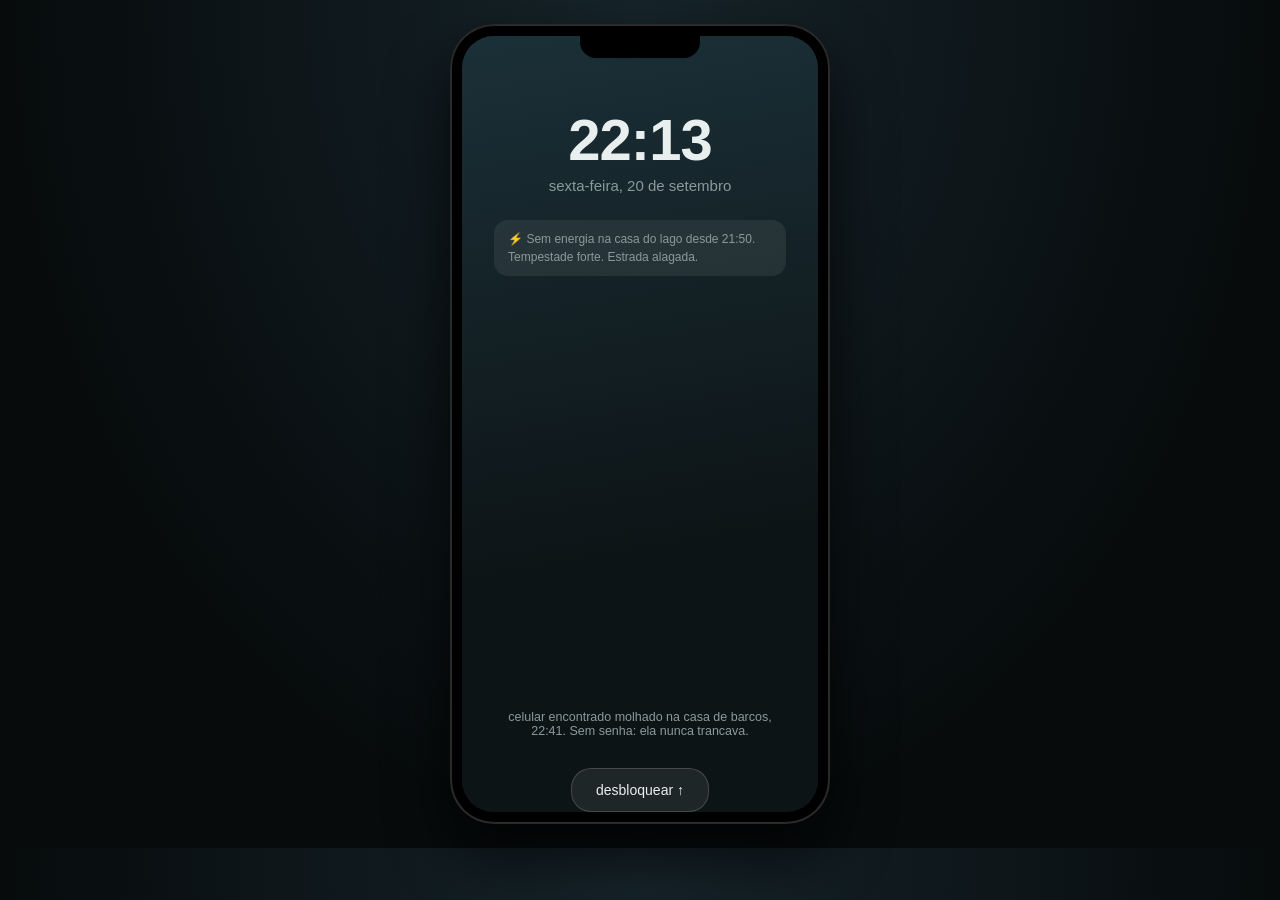
==== commit 1ee0780c: "Adicionar historia da Helena" ====
--- a/index.html
+++ b/index.html
@@ -1,621 +1,294 @@
-<!DOCTYPE html>
-<html lang="pt-BR">
-<head>
-<meta charset="UTF-8">
-<meta name="viewport" content="width=device-width, initial-scale=1, viewport-fit=cover">
-<title>O Celular da Bia</title>
-<style>
-:root{
-  --bg:#12141c;
-  --ink:#f2ede2;
-  --ink-dim:#9a9689;
-  --panel:#1c1f2b;
-  --panel-2:#232637;
-  --accent:#e0a13d;
-  --accent-dim:#8a6a2e;
-  --alert:#c65f4d;
-  --bubble-me:#3a5a52;
-  --bubble-them:#2a2d3d;
-  box-sizing:border-box;
-  padding-top:env(safe-area-inset-top,0px);
-  padding-bottom:env(safe-area-inset-bottom,0px);
-}
-*{box-sizing:border-box;}
-html{scroll-padding-top:env(safe-area-inset-top,0px);}
-body{
-  margin:0; min-height:100%;
-  background:radial-gradient(ellipse at top, #1a1e2c 0%, #0b0c12 70%);
-  display:flex; align-items:center; justify-content:center;
-  font-family:-apple-system,BlinkMacSystemFont,"Segoe UI",Roboto,sans-serif;
-  color:var(--ink); padding:24px 12px;
-}
-.frame{
-  width:100%; max-width:380px; height:800px;
-  background:#000; border-radius:44px; padding:12px;
-  box-shadow:0 30px 60px rgba(0,0,0,.6), inset 0 0 0 2px #2a2a2a;
-  position:relative;
-}
-.screen{ width:100%; height:100%; background:var(--bg); border-radius:32px; overflow:hidden; position:relative; display:flex; flex-direction:column; }
-.notch{ position:absolute; top:0; left:50%; transform:translateX(-50%); width:120px; height:22px; background:#000; border-radius:0 0 16px 16px; z-index:50; }
-
-.lock{ position:absolute; inset:0; display:flex; flex-direction:column; align-items:center; padding-top:70px; background:linear-gradient(160deg,#22283d 0%, #12141c 60%); z-index:40; transition:transform .35s ease; }
-.lock.hidden{ transform:translateY(-100%); }
-.lock .time{ font-size:58px; font-weight:600; letter-spacing:-1px; }
-.lock .date{ font-size:15px; color:var(--ink-dim); margin-top:4px; }
-.lock .hint{ margin-top:auto; margin-bottom:34px; font-size:13px; color:var(--ink-dim); text-align:center; padding:0 30px; }
-.lock .swipe-btn{ margin-top:60px; padding:14px 26px; background:rgba(255,255,255,.08); border:1px solid rgba(255,255,255,.15); border-radius:20px; color:var(--ink); font-size:14px; }
-
-.home{ flex:1; display:flex; flex-direction:column; padding:46px 20px 16px; overflow-y:auto; }
-.home .status{ font-size:12px; color:var(--ink-dim); text-align:center; margin-bottom:4px;}
-.apps{ display:grid; grid-template-columns:repeat(3,1fr); gap:20px 12px; margin-top:18px; }
-.app{ display:flex; flex-direction:column; align-items:center; gap:6px; background:none; border:none; color:var(--ink); font-family:inherit; cursor:pointer; }
-.app .icon{ width:56px; height:56px; border-radius:16px; display:flex; align-items:center; justify-content:center; font-size:24px; position:relative; }
-.app .icon.msg{ background:linear-gradient(160deg,#3a5a52,#25392f); }
-.app .icon.gal{ background:linear-gradient(160deg,#5a4a6a,#2f2740); }
-.app .icon.note{ background:linear-gradient(160deg,#6a5a3a,#3f341f); }
-.app .icon.call{ background:linear-gradient(160deg,#5a3a3a,#3a2222); }
-.app .icon.soc{ background:linear-gradient(160deg,#3a4a6a,#22293f); }
-.badge{ position:absolute; top:-4px; right:-4px; background:var(--alert); color:#fff; font-size:10px; font-weight:700; min-width:16px; height:16px; border-radius:8px; display:flex; align-items:center; justify-content:center; padding:0 3px; }
-.app span{ font-size:10.5px; color:var(--ink-dim); }
-.home .footer-note{ margin-top:auto; text-align:center; font-size:11px; color:var(--ink-dim); padding-bottom:6px; }
-
-.appscreen{ position:absolute; inset:0; background:var(--bg); display:flex; flex-direction:column; transform:translateX(100%); transition:transform .3s ease; z-index:30; }
-.appscreen.active{ transform:translateX(0); }
-.topbar{ display:flex; align-items:center; gap:10px; padding:52px 16px 14px; border-bottom:1px solid rgba(255,255,255,.06); background:var(--panel); flex-shrink:0; }
-.back{ background:none; border:none; color:var(--accent); font-size:15px; padding:4px 8px 4px 0; cursor:pointer; }
-.topbar h2{ font-size:16px; margin:0; font-weight:600; }
-.list{ flex:1; overflow-y:auto; padding:8px 0; }
-.list::-webkit-scrollbar{ display:none; }
-
-.thread-row{ display:flex; gap:12px; align-items:center; padding:11px 16px; border-bottom:1px solid rgba(255,255,255,.04); background:none; border-left:none; border-right:none; border-top:none; width:100%; color:var(--ink); font-family:inherit; text-align:left; cursor:pointer; }
-.avatar{ width:42px; height:42px; border-radius:50%; display:flex; align-items:center; justify-content:center; font-size:15px; font-weight:600; flex-shrink:0; background:var(--panel-2); }
-.thread-row .meta{ flex:1; min-width:0; }
-.thread-row .name{ font-size:13.5px; font-weight:600; }
-.thread-row .preview{ font-size:11.5px; color:var(--ink-dim); white-space:nowrap; overflow:hidden; text-overflow:ellipsis; }
-.thread-row .time{ font-size:10.5px; color:var(--ink-dim); align-self:flex-start; }
-
-.chat{ flex:1; overflow-y:auto; padding:16px; display:flex; flex-direction:column; gap:9px; }
-.bubble{ max-width:78%; padding:8px 12px; border-radius:16px; font-size:13px; line-height:1.4; }
-.bubble.them{ align-self:flex-start; background:var(--bubble-them); border-bottom-left-radius:4px; }
-.bubble.me{ align-self:flex-end; background:var(--bubble-me); border-bottom-right-radius:4px; }
-.bubble.clue{ box-shadow:0 0 0 1px var(--accent-dim); }
-.bubble.audio{ display:flex; align-items:center; gap:8px; font-style:italic; color:var(--ink-dim); }
-.stamp{ font-size:9.5px; color:var(--ink-dim); text-align:center; margin:4px 0; }
-.who{ font-size:10.5px; color:var(--accent); margin-bottom:-3px; margin-left:2px; }
-
-.gallery-grid{ display:grid; grid-template-columns:repeat(3,1fr); gap:2px; padding:2px; }
-.photo{ aspect-ratio:1; display:flex; align-items:center; justify-content:center; font-size:24px; background:var(--panel-2); cursor:pointer; position:relative; }
-.photo-view{ padding:16px; }
-.photo-big{ width:100%; aspect-ratio:4/5; background:var(--panel-2); border-radius:12px; display:flex; align-items:center; justify-content:center; font-size:56px; margin-bottom:14px; }
-.photo-caption{ font-size:12.5px; color:var(--ink-dim); line-height:1.55; }
-.photo-caption b{ color:var(--ink); }
-
-.note-item{ padding:13px 16px; border-bottom:1px solid rgba(255,255,255,.05); }
-.note-item .n-title{ font-size:13.5px; font-weight:600; margin-bottom:3px; }
-.note-item .n-date{ font-size:10.5px; color:var(--ink-dim); margin-bottom:7px; }
-.note-item .n-body{ font-size:12.5px; color:#d8d3c6; line-height:1.6; white-space:pre-line; }
-.note-item.locked .n-body{ filter:blur(5px); user-select:none; transition:filter .25s ease; }
-.note-item.locked.open .n-body{ filter:none; }
-.unlock-tip{ font-size:11px; color:var(--accent); margin-top:6px; }
-
-.call-row{ display:flex; gap:12px; align-items:center; padding:11px 16px; border-bottom:1px solid rgba(255,255,255,.04); }
-.call-row .name{ font-size:13.5px; font-weight:600; }
-.call-row .sub{ font-size:11px; color:var(--ink-dim); margin-top:2px; }
-.call-row .sub.missed{ color:var(--alert); }
-.call-row .time{ margin-left:auto; font-size:10.5px; color:var(--ink-dim); }
-
-.soc-item{ padding:12px 16px; border-bottom:1px solid rgba(255,255,255,.05); font-size:12.5px; line-height:1.5; }
-.soc-item b{ color:var(--accent); }
-.soc-time{ font-size:10.5px; color:var(--ink-dim); margin-top:4px; }
-.pin-wrap{ flex:1; display:flex; flex-direction:column; align-items:center; padding-top:40px; }
-.pin-title{ font-size:15px; margin-bottom:6px; }
-.pin-sub{ font-size:12px; color:var(--ink-dim); margin-bottom:22px; text-align:center; padding:0 30px; }
-.dots{ display:flex; gap:14px; margin-bottom:26px; }
-.dot{ width:13px; height:13px; border-radius:50%; border:1.5px solid var(--ink-dim); }
-.dot.on{ background:var(--accent); border-color:var(--accent); }
-.keys{ display:grid; grid-template-columns:repeat(3,70px); gap:14px; }
-.key{ height:60px; border-radius:50%; background:var(--panel-2); border:none; color:var(--ink); font-size:22px; font-family:inherit; cursor:pointer; }
-.key.blank{ background:none; }
-.shake{ animation:sh .35s; }
-@keyframes sh{ 25%{transform:translateX(-8px)} 75%{transform:translateX(8px)} }
-.tsec{ padding:11px 16px; border-bottom:1px solid rgba(255,255,255,.05); font-size:13.5px; font-weight:600; cursor:pointer; display:flex; justify-content:space-between; }
-.tbody{ display:none; }
-.tbody.open{ display:block; }
-</style>
-</head>
-<body>
-
-<div class="frame">
-  <div class="screen">
-    <div class="notch"></div>
-
-    <div class="lock" id="lock">
-      <div class="time">23:47</div>
-      <div class="date">sábado, 14 de setembro</div>
-      <div class="hint">deslize pra desbloquear — sem senha, ela nunca trancava o celular</div>
-      <button class="swipe-btn" onclick="document.getElementById('lock').classList.add('hidden')">desbloquear ↑</button>
-    </div>
-
-    <div class="home">
-      <div class="status">encontrado caído no sofá da cobertura, tela rachada, 23:58</div>
-      <div class="apps">
-        <button class="app" onclick="openApp('msg')"><div class="icon msg">💬<span class="badge">8</span></div><span>Mensagens</span></button>
-        <button class="app" onclick="openApp('gal')"><div class="icon gal">🖼️</div><span>Galeria</span></button>
-        <button class="app" onclick="openApp('note')"><div class="icon note">📝<span class="badge">1</span></div><span>Notas</span></button>
-        <button class="app" onclick="openApp('call')"><div class="icon call">📞</div><span>Ligações</span></button>
-        <button class="app" onclick="openApp('soc')"><div class="icon soc">🔔<span class="badge">2</span></div><span>Redes</span></button>
-        <button class="app" onclick="openApp('map')"><div class="icon call">📍</div><span>Localização</span></button>
-        <button class="app" onclick="openApp('sol')"><div class="icon note">🔍</div><span>Solução</span></button>
-        <button class="app" onclick="openApp('theo')"><div class="icon msg">🔒</div><span>Celular do Théo</span></button>
-      </div>
-      <div class="footer-note">celular de Bia · última atividade 23:53</div>
-    </div>
-
-    <!-- MENSAGENS: lista -->
-    <div class="appscreen" id="app-msg">
-      <div class="topbar"><button class="back" onclick="closeApp('msg')">‹ início</button><h2>Mensagens</h2></div>
-      <div class="list">
-        <button class="thread-row" onclick="openThread('grupo')">
-          <div class="avatar" style="background:#444">🎉</div>
-          <div class="meta"><div class="name">Cobertura da Bia 🎂</div><div class="preview">Pedro: vim só te dar oi, relaxa</div></div>
-          <div class="time">21:40</div>
-        </button>
-        <button class="thread-row" onclick="openThread('rafa')">
-          <div class="avatar" style="background:#3a5a52">R</div>
-          <div class="meta"><div class="name">Rafa</div><div class="preview">para de falar isso pra todo mundo, Bia</div></div>
-          <div class="time">22:40</div>
-        </button>
-        <button class="thread-row" onclick="openThread('duda')">
-          <div class="avatar" style="background:#5a4a6a">D</div>
-          <div class="meta"><div class="name">Duda</div><div class="preview">vi vocês dois conversando lá fora</div></div>
-          <div class="time">23:10</div>
-        </button>
-        <button class="thread-row" onclick="openThread('theo')">
-          <div class="avatar" style="background:#6a5a3a">T</div>
-          <div class="meta"><div class="name">Théo</div><div class="preview">desci uns 5 min só, já tô voltando</div></div>
-          <div class="time">23:51</div>
-        </button>
-        <button class="thread-row" onclick="openThread('carol')">
-          <div class="avatar" style="background:#3a6a5f">C</div>
-          <div class="meta"><div class="name">Carol</div><div class="preview">áudio (0:14)</div></div>
-          <div class="time">23:15</div>
-        </button>
-        <button class="thread-row" onclick="openThread('pedro')">
-          <div class="avatar" style="background:#6a3a3a">P</div>
-          <div class="meta"><div class="name">Pedro</div><div class="preview">eu só quero conversar, 5 minutos</div></div>
-          <div class="time">20:55</div>
-        </button>
-        <button class="thread-row" onclick="openThread('portaria')">
-          <div class="avatar" style="background:#333">🏢</div>
-          <div class="meta"><div class="name">Seu Jorge (portaria)</div><div class="preview">o carro do rapaz saiu 23:49</div></div>
-          <div class="time">23:56</div>
-        </button>
-        <button class="thread-row" onclick="openThread('neusa')">
-          <div class="avatar" style="background:#5a5a3a">N</div>
-          <div class="meta"><div class="name">Dona Neusa (vizinha)</div><div class="preview">mocinha ouvi gritaria na escada</div></div>
-          <div class="time">23:30</div>
-        </button>
-        <button class="thread-row" onclick="openThread('mae')">
-          <div class="avatar" style="background:#6a4a5a">❤</div>
-          <div class="meta"><div class="name">Mãe</div><div class="preview">filha, me liga amanhã cedo?</div></div>
-          <div class="time">18:10</div>
-        </button>
-      </div>
-    </div>
-
-    <div class="appscreen" id="thread-grupo">
-      <div class="topbar"><button class="back" onclick="backTo('msg')">‹</button><h2>Cobertura da Bia 🎂</h2></div>
-      <div class="chat">
-        <div class="who">Duda</div><div class="bubble them">gentee chegando, subindo já</div>
-        <div class="who">Théo</div><div class="bubble them">comprei o bolo, tá lindo</div>
-        <div class="who">Rafa</div><div class="bubble them">alguém falou com o síndico sobre o som?</div>
-        <div class="who">Bia</div><div class="bubble me">falei sim, até meia-noite de boa</div>
-        <div class="who">Pedro</div><div class="bubble them clue">oi gente, sei que não fui exatamente convidado mas vim só te dar oi, relaxa Bia</div>
-        <div class="who">Carol</div><div class="bubble them">Pedro pelo amor, hoje não</div>
-        <div class="stamp">21:40 · 6 pessoas</div>
-      </div>
-    </div>
-
-    <div class="appscreen" id="thread-rafa">
-      <div class="topbar"><button class="back" onclick="backTo('msg')">‹</button><h2>Rafa</h2></div>
-      <div class="chat">
-        <div class="stamp">semana passada</div>
-        <div class="bubble them">bia, tem 5 min? preciso te mostrar o caixa da rifa</div>
-        <div class="bubble me">manda aí</div>
-        <div class="bubble them">depois eu explico pessoalmente, é meio delicado</div>
-        <div class="bubble me">vc tá me assustando</div>
-        <div class="bubble them clue">confia em mim, só não comenta com ninguém ainda, principalmente com o Théo</div>
-        <div class="bubble me">por que com o Théo?</div>
-        <div class="bubble them">esquece, falei besteira. a gente conversa na festa</div>
-        <div class="bubble them">bia respira, isso não sai daqui</div>
-        <div class="bubble me clue">achei estranho o caixa da rifa não bater. falei com a Duda sobre isso hj</div>
-        <div class="bubble them">vc CONTOU pra Duda?? não tinha nada a ver com dinheiro sumido, foi erro de conta</div>
-        <div class="bubble me">então mostra a planilha pra mim de novo</div>
-        <div class="bubble them clue">para de falar isso pra todo mundo, Bia</div>
-        <div class="bubble me">vou falar na frente de todo mundo hoje se precisar</div>
-        <div class="bubble them">não faz isso, eu resolvo até domingo, juro</div>
-        <div class="stamp">22:40 · entregue</div>
-      </div>
-    </div>
-
-    <div class="appscreen" id="thread-duda">
-      <div class="topbar"><button class="back" onclick="backTo('msg')">‹</button><h2>Duda</h2></div>
-      <div class="chat">
-        <div class="stamp">anteontem</div>
-        <div class="bubble them">amiga vc viu que o Théo tá sumido?</div>
-        <div class="bubble me">vi, tô tentando não pirar</div>
-        <div class="bubble them clue">não fala nada pra ele ainda, deixa eu descobrir uma coisa antes</div>
-        <div class="bubble me">descobrir o quê??</div>
-        <div class="bubble them">depois te conto, prometo. te amo</div>
-        <div class="bubble me">também te amo 💛</div>
-        <div class="bubble them">lembra que vcs ficaram juntos dia 3 de agosto? vc me ligou às 3 da manhã de tanta felicidade kkk</div>
-        <div class="bubble me">kkkk lembro, foi o melhor dia</div>
-        <div class="bubble them">seu vestido tá lindo hj boba</div>
-        <div class="bubble me">obrigada 💛 vem cá que eu preciso te contar uma coisa sobre o Rafa</div>
-        <div class="bubble them clue">vi vocês dois conversando lá fora, ele tava bem nervoso</div>
-        <div class="bubble me">é sobre a rifa da viagem, o valor não fecha</div>
-        <div class="bubble them">amanhã a gente resolve isso com calma, curte a festa hj</div>
-        <div class="bubble me">e desde quando vc defende o Rafa tanto assim?</div>
-        <div class="bubble them clue">não é isso, só não quero drama no seu niver</div>
-        <div class="stamp">23:10 · lida</div>
-      </div>
-    </div>
-
-    <div class="appscreen" id="thread-theo">
-      <div class="topbar"><button class="back" onclick="backTo('msg')">‹</button><h2>Théo</h2></div>
-      <div class="chat">
-        <div class="stamp">ontem à noite</div>
-        <div class="bubble them">amor, amanhã vou chegar mais tarde, tenho um lance rápido antes</div>
-        <div class="bubble me">que lance?</div>
-        <div class="bubble them clue">coisa de trabalho, nada demais</div>
-        <div class="bubble me">sábado à noite, dia do meu aniversário?</div>
-        <div class="bubble them">é rapidinho, juro. vou compensar</div>
-        <div class="bubble me">tá bom...</div>
-        <div class="bubble them">cadê vc? o pessoal já cortou o bolo</div>
-        <div class="bubble me">desci até o carro pegar uma coisa, já subo</div>
-        <div class="bubble them clue">desci uns 5 min só, já tô voltando, espera aí</div>
-        <div class="bubble me">??? vc que sumiu, eu tô na cobertura inteira</div>
-        <div class="bubble them">deixa eu te ligar</div>
-        <div class="stamp">23:51 · entregue · não lida</div>
-      </div>
-    </div>
-
-    <div class="appscreen" id="thread-carol">
-      <div class="topbar"><button class="back" onclick="backTo('msg')">‹</button><h2>Carol</h2></div>
-      <div class="chat">
-        <div class="stamp">sexta</div>
-        <div class="bubble them">oi Bia! sei que a gente não é tão próxima mas preciso te contar uma coisa</div>
-        <div class="bubble me">pode falar</div>
-        <div class="bubble them">pessoalmente é melhor. te procuro na festa</div>
-        <div class="bubble me">ok, agora fiquei curiosa</div>
-        <div class="bubble them">oi flor, dá pra descer no hall 2 minutinhos? preciso te mostrar uma coisa</div>
-        <div class="bubble me">agora? tô no meio da festa kkkk</div>
-        <div class="bubble them audio">🎙️ áudio (0:14)</div>
-        <div class="bubble them clue">é sobre o Théo, mas não é o que vc tá pensando, prometo</div>
-        <div class="bubble me">Carol vc tá me deixando nervosa</div>
-        <div class="stamp">23:15 · entregue</div>
-      </div>
-    </div>
-
-    <div class="appscreen" id="thread-pedro">
-      <div class="topbar"><button class="back" onclick="backTo('msg')">‹</button><h2>Pedro</h2></div>
-      <div class="chat">
-        <div class="stamp">semana passada</div>
-        <div class="bubble them">oi, tudo bem? vi umas fotos suas e bateu saudade</div>
-        <div class="bubble me">Pedro, faz meses que a gente terminou</div>
-        <div class="bubble them">eu sei, desculpa. só queria saber se vc tá bem</div>
-        <div class="bubble me">tô ótima, obrigada. bom te ver bem também</div>
-        <div class="bubble them">soube que sua festa é hoje</div>
-        <div class="bubble them clue">eu só quero conversar, 5 minutos, prometo que não crio caso</div>
-        <div class="bubble me">Pedro por favor não vem, já conversamos sobre isso</div>
-        <div class="bubble them">tudo bem, respeito. só queria desejar feliz aniversário mesmo</div>
-        <div class="bubble them">feliz aniversário Bia. te amei um dia, isso não muda</div>
-        <div class="stamp">20:55 · lida</div>
-      </div>
-    </div>
-
-        <div class="appscreen" id="thread-portaria">
-      <div class="topbar"><button class="back" onclick="backTo('msg')">‹</button><h2>Seu Jorge (portaria)</h2></div>
-      <div class="chat">
-        <div class="bubble them">Dona Bia, o som já tá alto, lembra do horário</div>
-        <div class="bubble me">fica tranquilo, desligo à meia-noite</div>
-        <div class="bubble them">a senhora esperando mais convidado?</div>
-        <div class="bubble me">acho que não, por quê?</div>
-        <div class="bubble them clue">um rapaz subiu sem se identificar mais cedo, jaqueta escura</div>
-        <div class="bubble them">e agora há pouco o carro preto do namorado da senhora saiu da garagem, 23:49, com duas pessoas dentro</div>
-        <div class="bubble me">duas? o Théo saiu com alguém?</div>
-        <div class="bubble them clue">o vidro tava escuro, mas dava pra ver um vulto no banco de trás</div>
-        <div class="stamp">23:56 · não lida</div>
-      </div>
-    </div>
-
-    <div class="appscreen" id="thread-neusa">
-      <div class="topbar"><button class="back" onclick="backTo('msg')">‹</button><h2>Dona Neusa (vizinha)</h2></div>
-      <div class="chat">
-        <div class="bubble them">Beatriz querida, festa boa hein</div>
-        <div class="bubble me">desculpa o barulho, Dona Neusa!</div>
-        <div class="bubble them">sem problema, mas ouvi gritaria na escada de incêndio há uns minutos</div>
-        <div class="bubble them clue">duas vozes de homem, uma dizia "ela não pode contar de jeito nenhum"</div>
-        <div class="bubble them">não quis me meter, mas fiquei preocupada. tá tudo bem aí?</div>
-        <div class="stamp">23:30 · lida</div>
-      </div>
-    </div>
-
-    <div class="appscreen" id="thread-mae">
-      <div class="topbar"><button class="back" onclick="backTo('msg')">‹</button><h2>Mãe</h2></div>
-      <div class="chat">
-        <div class="bubble them">feliz aniversário minha princesa!! 22 anos, meu Deus</div>
-        <div class="bubble me">obrigada mãe 💛</div>
-        <div class="bubble them">se divirta mas tome cuidado</div>
-        <div class="bubble them">aquele seu namorado me pareceu diferente no almoço de domingo</div>
-        <div class="bubble me clue">achei ele nervoso, olhando o celular o tempo todo</div>
-        <div class="bubble them">filha, me liga amanhã cedo?</div>
-        <div class="stamp">18:10 · lida</div>
-      </div>
-    </div>
-
-    <!-- GALERIA -->
-    <div class="appscreen" id="app-gal">
-      <div class="topbar"><button class="back" onclick="closeApp('gal')">‹ início</button><h2>Galeria</h2></div>
-      <div class="list">
-        <div class="gallery-grid">
-          <div class="photo" onclick="openPhoto('p1')">🎂</div>
-          <div class="photo" onclick="openPhoto('p2')">📋</div>
-          <div class="photo" onclick="openPhoto('p3')">🚗</div>
-          <div class="photo" onclick="openPhoto('p4')">🥂</div>
-          <div class="photo" onclick="openPhoto('p5')">🌃</div>
-          <div class="photo" onclick="openPhoto('p6')">📱</div>
-          <div class="photo" onclick="openPhoto('p7')">🚪</div>
-          <div class="photo" onclick="openPhoto('p8')">💐</div>
-          <div class="photo" onclick="openPhoto('p9')">🕯️</div>
-          <div class="photo" onclick="openPhoto('p10')">🧾</div>
-          <div class="photo" onclick="openPhoto('p11')">🪜</div>
-          <div class="photo" onclick="openPhoto('p12')">🧥</div>
-          <div class="photo" onclick="openPhoto('p13')">📸</div>
-          <div class="photo" onclick="openPhoto('p14')">🔑</div>
-          <div class="photo" onclick="openPhoto('p15')">🍾</div>
-          <div class="photo" onclick="openPhoto('p16')">💋</div>
-        </div>
-      </div>
-    </div>
-    <div class="appscreen" id="photo-p1"><div class="topbar"><button class="back" onclick="backTo('gal')">‹</button><h2>23:02</h2></div><div class="list photo-view"><div class="photo-big">🎂</div><div class="photo-caption">Bolo sendo cortado, todo mundo em volta. <b>Théo não aparece em nenhuma foto do corte</b>, mesmo dizendo que só desceu depois disso.</div></div></div>
-    <div class="appscreen" id="photo-p2"><div class="topbar"><button class="back" onclick="backTo('gal')">‹</button><h2>21:15</h2></div><div class="list photo-view"><div class="photo-big">📋</div><div class="photo-caption">Print de uma planilha da rifa da viagem. <b>Uma linha aparece editada</b>, com anotação rasurada ao lado: "confirmar c/ R antes de falar com o grupo".</div></div></div>
-    <div class="appscreen" id="photo-p3"><div class="topbar"><button class="back" onclick="backTo('gal')">‹</button><h2>23:48</h2></div><div class="list photo-view"><div class="photo-big">🚗</div><div class="photo-caption">Foto tremida do estacionamento, tirada sem querer (bolso). <b>Dá pra ver alguém parado perto do carro de Théo</b> ao longe, rosto não aparece.</div></div></div>
-    <div class="appscreen" id="photo-p4"><div class="topbar"><button class="back" onclick="backTo('gal')">‹</button><h2>22:05</h2></div><div class="list photo-view"><div class="photo-big">🥂</div><div class="photo-caption">Brinde do grupo. Rafa está com o celular na mão olhando pra tela, não pra câmera. Duda está de costas, olhando pra porta.</div></div></div>
-    <div class="appscreen" id="photo-p5"><div class="topbar"><button class="back" onclick="backTo('gal')">‹</button><h2>23:53</h2></div><div class="list photo-view"><div class="photo-big">🌃</div><div class="photo-caption"><b>Última foto tirada.</b> Vista da cobertura, tremida, fora de foco — parece ter sido disparada sem querer, quase caindo do celular.</div></div></div>
-    <div class="appscreen" id="photo-p6"><div class="topbar"><button class="back" onclick="backTo('gal')">‹</button><h2>19:40</h2></div><div class="list photo-view"><div class="photo-big">📱</div><div class="photo-caption">Print de notificação bancária: transferência recebida de "R. Almeida" horas antes da festa — mesma inicial do Rafa.</div></div></div>
-    <div class="appscreen" id="photo-p7"><div class="topbar"><button class="back" onclick="backTo('gal')">‹</button><h2>21:38</h2></div><div class="list photo-view"><div class="photo-big">🚪</div><div class="photo-caption">Foto da entrada tirada de brincadeira. <b>Pedro aparece parado no corredor</b>, do lado de fora da porta, minutos antes de aparecer no grupo dizendo que "só veio dar oi".</div></div></div>
-    <div class="appscreen" id="photo-p8"><div class="topbar"><button class="back" onclick="backTo('gal')">‹</button><h2>18:50</h2></div><div class="list photo-view"><div class="photo-big">💐</div><div class="photo-caption">Flores que chegaram de manhã, sem cartão. Bia comentou com Carol "acho que sei quem mandou, mas não vou falar nada hoje".</div></div></div>
-    <div class="appscreen" id="photo-p9"><div class="topbar"><button class="back" onclick="backTo('gal')">‹</button><h2>23:20</h2></div><div class="list photo-view"><div class="photo-big">🕯️</div><div class="photo-caption">Carol e Théo conversando no hall, sérios, perto do elevador — a mesma hora do áudio que Carol mandou pra Bia sobre "algo do Théo".</div></div></div>
-
-        <div class="appscreen" id="photo-p10"><div class="topbar"><button class="back" onclick="backTo('gal')">‹</button><h2>19:12</h2></div><div class="list photo-view"><div class="photo-big">🧾</div><div class="photo-caption">Recibo amassado achado no bolso do casaco do Rafa. <b>Um saque grande em dinheiro na mesma data em que sumiu parte da rifa</b>. Bia tirou foto escondida.</div></div></div>
-    <div class="appscreen" id="photo-p11"><div class="topbar"><button class="back" onclick="backTo('gal')">‹</button><h2>23:44</h2></div><div class="list photo-view"><div class="photo-big">🪜</div><div class="photo-caption">Escada de incêndio, foto escura. <b>Dois pares de sapato aparecem na borda do degrau</b>, um deles com o cadarço desamarrado igual ao tênis do Théo na foto do bolo.</div></div></div>
-    <div class="appscreen" id="photo-p12"><div class="topbar"><button class="back" onclick="backTo('gal')">‹</button><h2>20:30</h2></div><div class="list photo-view"><div class="photo-big">🧥</div><div class="photo-caption">Casacos empilhados no quarto. <b>A jaqueta escura de Pedro está ali com a etiqueta do bar onde ele trabalha</b>, ele nunca subiu além do corredor.</div></div></div>
-    <div class="appscreen" id="photo-p13"><div class="topbar"><button class="back" onclick="backTo('gal')">‹</button><h2>22:48</h2></div><div class="list photo-view"><div class="photo-big">📸</div><div class="photo-caption">Selfie da Bia com a Duda. Ao fundo, Rafa e Théo estão perto da janela, conversando baixo e olhando pra elas.</div></div></div>
-    <div class="appscreen" id="photo-p14"><div class="topbar"><button class="back" onclick="backTo('gal')">‹</button><h2>21:00</h2></div><div class="list photo-view"><div class="photo-big">🔑</div><div class="photo-caption">Chaveiro do carro do Théo em cima da mesa. <b>Tem uma segunda chave colada com fita</b>, de um cofre ou armário que Bia não reconhece.</div></div></div>
-    <div class="appscreen" id="photo-p15"><div class="topbar"><button class="back" onclick="backTo('gal')">‹</button><h2>23:30</h2></div><div class="list photo-view"><div class="photo-big">🍾</div><div class="photo-caption">Garrafa de espumante ainda fechada num canto. Bilhete preso: "pra comemorar quando tudo se resolver — R". Bia rabiscou "resolver o quê?" por cima.</div></div></div>
-
-        <div class="appscreen" id="photo-p16"><div class="topbar"><button class="back" onclick="backTo('gal')">‹</button><h2>03/08</h2></div><div class="list photo-view"><div class="photo-big">💋</div><div class="photo-caption">Foto antiga dos dois num mirante, legenda: <b>"nosso primeiro beijo ♥"</b>. A data no canto da foto é do dia 3 de agosto.</div></div></div>
-
-    <!-- NOTAS -->
-    <div class="appscreen" id="app-note">
-      <div class="topbar"><button class="back" onclick="closeApp('note')">‹ início</button><h2>Notas</h2></div>
-      <div class="list">
-        <div class="note-item">
-          <div class="n-title">sobre a rifa</div>
-          <div class="n-date">hoje, 20:58</div>
-          <div class="n-body">a planilha não fecha, faltam uns 400 conto
-preciso falar com o R antes que ele fale com todo mundo primeiro
-se for o que eu acho, hoje eu conto pra galera na festa mesmo</div>
-        </div>
-        <div class="note-item">
-          <div class="n-title">Théo distante</div>
-          <div class="n-date">3 dias atrás</div>
-          <div class="n-body">ele tá esquisito essa semana, some no celular por horas
-disse que é trampo mas nunca foi assim antes
-será que é coisa da minha cabeça</div>
-        </div>
-        <div class="note-item">
-          <div class="n-title">Pedro de novo</div>
-          <div class="n-date">2 dias atrás</div>
-          <div class="n-body">ele voltou a mandar mensagem depois de meses
-falei pro Théo, ele ficou putissimo, mais do que eu esperava
-disse "se ele aparecer na sua festa eu não respondo por mim"</div>
-        </div>
-        <div class="note-item">
-          <div class="n-title">lista de convidados</div>
-          <div class="n-date">3 dias atrás</div>
-          <div class="n-body">Rafa, Duda, Théo, Carol, Pedro (NÃO, mas ele sempre aparece)
-comprar gelo
-avisar o síndico sobre o som até meia-noite</div>
-        </div>
-        <div class="note-item">
-          <div class="n-title">celular do Théo</div>
-          <div class="n-date">mês passado</div>
-          <div class="n-body">a senha dele é sempre a data do nosso primeiro beijo, só dia e mês, quatro números
-ele acha que eu não sei kkkk
-(se um dia eu precisar entrar, é só lembrar do dia certo)</div>
-        </div>
-        <div class="note-item">
-          <div class="n-title">coisas que não fecham</div>
-          <div class="n-date">semana passada</div>
-          <div class="n-body">1. o caixa da rifa
-2. o Rafa e o Théo virando amigos do nada, os dois nunca se deram bem
-3. saque em dinheiro no nome do Rafa
-4. o Théo mentindo sobre onde estava na terça
-5. a chave com fita no chaveiro dele</div>
-        </div>
-        <div class="note-item">
-          <div class="n-title">plano pra festa</div>
-          <div class="n-date">ontem</div>
-          <div class="n-body">1. deixar a Carol falar primeiro
-2. confrontar o Rafa com o print do recibo
-3. observar a reação do Théo
-4. se der ruim, avisar a portaria
-(deixar a Duda de fora até ter certeza)</div>
-        </div>
-        <div class="note-item locked" id="locked-note" onclick="this.classList.toggle('open')">
-          <div class="n-title">🔒 particular</div>
-          <div class="n-date">hoje, 23:05</div>
-          <div class="n-body">Carol me falou uma coisa hoje que eu não queria ouvir no meu próprio aniversário
-ela viu o Théo e o Rafa se encontrando escondido semana passada
-os dois sabiam da rifa desde o início e escondiam de mim juntos
-não sei em quem confiar mais nessa festa</div>
-          <div class="unlock-tip">toque pra revelar</div>
-        </div>
-      </div>
-        <div class="note-item locked" onclick="this.classList.toggle('open')">
-          <div class="n-title">🔒 se acontecer algo comigo</div>
-          <div class="n-date">hoje, 23:40</div>
-          <div class="n-body">se eu sumir, olhem a rifa, o cofre da chave com fita e a escada de incêndio
-o Rafa desviou o dinheiro, o Théo ajudou a esconder e agora os dois têm medo que eu conte
-eu confio na Carol e na Duda, elas só não sabiam de tudo</div>
-          <div class="unlock-tip">toque pra revelar</div>
-        </div>
-    </div>
-
-    <!-- LIGAÇÕES -->
-    <div class="appscreen" id="app-call">
-      <div class="topbar"><button class="back" onclick="closeApp('call')">‹ início</button><h2>Ligações</h2></div>
-      <div class="list">
-        <div class="call-row"><div class="avatar" style="background:#6a4a5a">❤</div><div><div class="name">Mãe</div><div class="sub">recebida · 6 min</div></div><div class="time">18:10</div></div>
-        <div class="call-row"><div class="avatar" style="background:#6a5a3a">T</div><div><div class="name">Théo</div><div class="sub">recebida · 2 min</div></div><div class="time">19:30</div></div>
-        <div class="call-row"><div class="avatar" style="background:#6a3a3a">P</div><div><div class="name">Pedro</div><div class="sub missed">perdida</div></div><div class="time">20:50</div></div>
-        <div class="call-row"><div class="avatar" style="background:#5a4a6a">D</div><div><div class="name">Duda</div><div class="sub">recebida · 4 min</div></div><div class="time">22:20</div></div>
-        <div class="call-row"><div class="avatar" style="background:#3a5a52">R</div><div><div class="name">Rafa</div><div class="sub missed">perdida</div></div><div class="time">22:52</div></div>
-        <div class="call-row"><div class="avatar" style="background:#3a5a52">R</div><div><div class="name">Rafa</div><div class="sub missed">perdida</div></div><div class="time">22:53</div></div>
-        <div class="call-row"><div class="avatar" style="background:#3a6a5f">C</div><div><div class="name">Carol</div><div class="sub">feita · 1 min</div></div><div class="time">23:16</div></div>
-        <div class="call-row"><div class="avatar" style="background:#6a5a3a">T</div><div><div class="name">Théo</div><div class="sub">feita · 0:47</div></div><div class="time">23:45</div></div>
-        <div class="call-row"><div class="avatar" style="background:#333">portaria</div><div><div class="name">Portaria</div><div class="sub">recebida · 0:22</div></div><div class="time">23:49</div></div>
-        <div class="call-row"><div class="avatar" style="background:#333">desconhecido</div><div><div class="name">Número desconhecido</div><div class="sub missed">perdida</div></div><div class="time">23:50</div></div>
-        <div class="call-row"><div class="avatar" style="background:#6a5a3a">T</div><div><div class="name">Théo</div><div class="sub missed">perdida</div></div><div class="time">23:51</div></div>
-        <div class="call-row"><div class="avatar" style="background:#3a5a52">R</div><div><div class="name">Rafa</div><div class="sub missed">perdida</div></div><div class="time">23:52</div></div>
-      </div>
-    </div>
-
-    <!-- REDES -->
-    <div class="appscreen" id="app-soc">
-      <div class="topbar"><button class="back" onclick="closeApp('soc')">‹ início</button><h2>Redes</h2></div>
-      <div class="list">
-        <div class="soc-item"><b>Pedro</b> curtiu uma foto sua de 2 anos atrás<div class="soc-time">hoje, 14:02</div></div>
-        <div class="soc-item"><b>Carol</b> comentou "hoje à noite tudo vai fazer sentido, prometo" numa foto antiga sua com o Théo<div class="soc-time">hoje, 16:40</div></div>
-        <div class="soc-item"><b>Rafa</b> te marcou num story deletado 20 minutos depois de postar<div class="soc-time">hoje, 21:50</div></div>
-        <div class="soc-item"><b>Desconhecido</b> começou a seguir seu perfil às 23:40, sem foto, sem posts<div class="soc-time">hoje, 23:40</div></div>
-        <div class="soc-item"><b>Duda</b> postou e apagou um story: "amigas pra sempre" com sua foto<div class="soc-time">hoje, 22:12</div></div>
-        <div class="soc-item"><b>Théo</b> mudou o status pra "só pra quem importa" às 23:20<div class="soc-time">hoje, 23:20</div></div>
-        <div class="soc-item"><b>Carol</b> te enviou uma solicitação de "melhores amigos" com a mensagem "confia em mim"<div class="soc-time">hoje, 23:18</div></div>
-      </div>
-    </div>
-
-    <div class="appscreen" id="app-map">
-      <div class="topbar"><button class="back" onclick="closeApp('map')">‹ início</button><h2>Localização</h2></div>
-      <div class="list">
-        <div class="soc-item"><b>19:05</b> Cobertura (casa)</div>
-        <div class="soc-item"><b>21:15 – 23:00</b> Cobertura, sala principal</div>
-        <div class="soc-item"><b>23:05</b> Cobertura, quarto (foi ler a nota trancada, ficou 6 min)</div>
-        <div class="soc-item"><b>23:44</b> Escada de incêndio, andar 12. O celular passa 8 minutos parado ali</div>
-        <div class="soc-item"><b>23:52</b> Cobertura, sofá. Sinal fraco, tela rachada, sem movimento depois disso</div>
-        <div class="soc-item"><b>23:58</b> Celular encontrado no sofá pela Duda</div>
-      </div>
-    </div>
-
-    <div class="appscreen" id="app-sol">
-      <div class="topbar"><button class="back" onclick="closeApp('sol')">‹ início</button><h2>Solução</h2></div>
-      <div class="list" style="padding:16px">
-        <div class="photo-caption" id="sol-warn">Só toque quando a galera tiver votado. Não tem volta.</div>
-        <button class="swipe-btn" id="sol-btn" style="margin-top:14px;padding:12px 22px;background:rgba(255,255,255,.08);border:1px solid rgba(255,255,255,.15);border-radius:20px;color:var(--ink);font-size:14px;" onclick="document.getElementById('sol-txt').style.display='block';this.style.display='none';document.getElementById('sol-warn').style.display='none'">revelar solução</button>
-        <div id="sol-txt" class="photo-caption" style="display:none;line-height:1.7">
-          <b>Culpados: Rafa e Théo.</b><br><br>
-          Rafa desviou o dinheiro da rifa e Théo o ajudou a esconder. A Bia descobriu e ia contar na festa. Na hora do bolo, os dois levaram a Bia pela escada de incêndio pra convencê-la a calar. Ela tirou uma foto sem querer e largou o celular no sofá, marcando 23:52. Depois disso eles saíram no carro do Théo com ela (vulto no banco de trás, segundo o porteiro).<br><br>
-          <b>Inocentes:</b> Carol (tentou avisar), Pedro (foi embora antes, a jaqueta ficou no quarto) e Duda (sabia da rifa, mas não do plano).<br><br>
-          <b>Final secreto:</b> a Bia está no Sítio Boa Vista, com a tia do Théo, sã e salva. Eles só queriam mantê-la longe da festa até devolver o dinheiro.<br><br><b>Pistas-chave:</b> recibo do saque, corrida na escada, carro do Théo às 23:49, chave com fita e a nota "se acontecer algo comigo".
-        </div>
-      </div>
-    </div>
-
-    <div class="appscreen" id="app-theo">
-      <div class="topbar"><button class="back" onclick="closeApp('theo')">‹ início</button><h2>Celular do Théo</h2></div>
-      <div class="pin-wrap" id="pin-view">
-        <div class="pin-title">Digite a senha</div>
-        <div class="pin-sub">quatro números. você precisa descobrir nas pistas da Bia</div>
-        <div class="dots" id="dots"><div class="dot"></div><div class="dot"></div><div class="dot"></div><div class="dot"></div></div>
-        <div class="keys">
-          <button class="key" onclick="pin(1)">1</button><button class="key" onclick="pin(2)">2</button><button class="key" onclick="pin(3)">3</button>
-          <button class="key" onclick="pin(4)">4</button><button class="key" onclick="pin(5)">5</button><button class="key" onclick="pin(6)">6</button>
-          <button class="key" onclick="pin(7)">7</button><button class="key" onclick="pin(8)">8</button><button class="key" onclick="pin(9)">9</button>
-          <button class="key blank"></button><button class="key" onclick="pin(0)">0</button><button class="key" onclick="pinDel()">⌫</button>
-        </div>
-      </div>
-      <div class="list" id="theo-content" style="display:none">
-        <div class="tsec" onclick="tog('t-msg')">💬 Conversa com Rafa <span>›</span></div>
-        <div class="tbody" id="t-msg">
-          <div class="chat">
-            <div class="bubble them">a Bia tá desconfiando, ela vai contar hoje na festa</div>
-            <div class="bubble me clue">eu te falei pra devolver o dinheiro antes, cara</div>
-            <div class="bubble them">falta 400, tô juntando, só preciso de mais um dia</div>
-            <div class="bubble me">vou chamar ela pra escada às 23:40, a gente conversa</div>
-            <div class="bubble them clue">não deixa ela ir embora até eu chegar</div>
-            <div class="bubble me">e se ela gritar?</div>
-            <div class="bubble them">por isso a escada, o som tá alto, ninguém escuta</div>
-            <div class="bubble me clue">ela tá no meu carro. vou levar pro sítio da minha tia, domingo a gente resolve tudo. ninguém vai machucar ela, prometo</div>
-            <div class="bubble them">beleza. apaga essa conversa depois</div>
-            <div class="stamp">23:50 · lida</div>
-          </div>
-        </div>
-        <div class="tsec" onclick="tog('t-note')">📝 Notas <span>›</span></div>
-        <div class="tbody" id="t-note">
-          <div class="note-item"><div class="n-title">devolver a rifa</div><div class="n-date">ontem</div><div class="n-body">R$ 400 faltando. pedir emprestado pra mãe ou pro tio.
-falar com o Rafa pra parar de inventar desculpa.</div></div>
-          <div class="note-item"><div class="n-title">rascunho pra Bia (não enviado)</div><div class="n-date">hoje, 23:36</div><div class="n-body">Bia, eu errei feio. Eu devia ter contado pra você desde o começo. Quando isso acabar eu explico tudo e devolvo cada centavo.</div></div>
-        </div>
-        <div class="tsec" onclick="tog('t-pic')">🖼️ Fotos <span>›</span></div>
-        <div class="tbody" id="t-pic">
-          <div class="note-item"><div class="n-title">Comprovante Pix</div><div class="n-date">12/09</div><div class="n-body">R$ 1.200 para "R. Almeida". Legenda: "minha parte pra sumir com o caixa".</div></div>
-          <div class="note-item"><div class="n-title">Mapa do sítio</div><div class="n-date">hoje, 19:50</div><div class="n-body">Print do endereço: Sítio Boa Vista, estrada velha, 40 min da cidade. A Bia está lá, segura, com a tia do Théo cuidando dela.</div></div>
-        </div>
-        <div class="tsec" onclick="tog('t-call')">📞 Ligações <span>›</span></div>
-        <div class="tbody" id="t-call">
-          <div class="call-row"><div class="avatar" style="background:#3a5a52">R</div><div><div class="name">Rafa</div><div class="sub">feita · 3 min</div></div><div class="time">23:30</div></div>
-          <div class="call-row"><div class="avatar" style="background:#5a5a3a">🏡</div><div><div class="name">Tia Márcia</div><div class="sub">feita · 1 min</div></div><div class="time">23:47</div></div>
-        </div>
-      </div>
-    </div>
-
-  </div>
-</div>
-
-<script>
-function openApp(id){ document.getElementById('app-'+id).classList.add('active'); }
-function closeApp(id){ document.getElementById('app-'+id).classList.remove('active'); }
-function openThread(id){ document.getElementById('thread-'+id).classList.add('active'); }
-function openPhoto(id){ document.getElementById('photo-'+id).classList.add('active'); }
-var cur='';
-function pin(n){
-  if(cur.length>=4) return;
-  cur+=n; drawDots();
-  if(cur.length===4){
-    setTimeout(function(){
-      if(cur==='0308'){
-        document.getElementById('pin-view').style.display='none';
-        document.getElementById('theo-content').style.display='block';
-      } else {
-        var d=document.getElementById('dots'); d.classList.add('shake');
-        setTimeout(function(){ d.classList.remove('shake'); cur=''; drawDots(); },400);
-      }
-    },200);
-  }
-}
-function pinDel(){ cur=cur.slice(0,-1); drawDots(); }
-function drawDots(){
-  document.querySelectorAll('#dots .dot').forEach(function(el,i){ el.classList.toggle('on', i<cur.length); });
-}
-function tog(id){ document.getElementById(id).classList.toggle('open'); }
-function backTo(parentId){
-  document.querySelectorAll('.appscreen.active').forEach(function(el){
-    if(el.id.startsWith('thread-') || el.id.startsWith('photo-')) el.classList.remove('active');
-  });
-}
-</script>
-
-</body>
+<!DOCTYPE html>  <html lang="pt-BR">  
+<head>  
+<meta charset="UTF-8">  
+<meta name="viewport" content="width=device-width, initial-scale=1, viewport-fit=cover">  
+<title>O Celular da Helena</title>  
+<style>  
+:root{  
+  --bg:#0d1416; --ink:#e9efee; --dim:#8a9a9a; --panel:#152024; --panel2:#1d2b30;  
+  --accent:#7fd1c7; --accent-dim:#3f7f78; --alert:#d1665a; --me:#24524d; --them:#1f2d33;  
+  box-sizing:border-box; padding-top:env(safe-area-inset-top,0px); padding-bottom:env(safe-area-inset-bottom,0px);  
+}  
+*{box-sizing:border-box;}  
+html{scroll-padding-top:env(safe-area-inset-top,0px);}  
+body{margin:0;min-height:100%;background:radial-gradient(ellipse at top,#16242a 0%,#070b0c 70%);display:flex;align-items:center;justify-content:center;font-family:-apple-system,BlinkMacSystemFont,"Segoe UI",Roboto,sans-serif;color:var(--ink);padding:24px 12px;}  
+.frame{width:100%;max-width:380px;height:800px;background:#000;border-radius:44px;padding:12px;box-shadow:0 30px 60px rgba(0,0,0,.7),inset 0 0 0 2px #2a2a2a;}  
+.screen{width:100%;height:100%;background:var(--bg);border-radius:32px;overflow:hidden;position:relative;display:flex;flex-direction:column;}  
+.notch{position:absolute;top:0;left:50%;transform:translateX(-50%);width:120px;height:22px;background:#000;border-radius:0 0 16px 16px;z-index:60;}  
+.lock{position:absolute;inset:0;display:flex;flex-direction:column;align-items:center;padding-top:70px;background:linear-gradient(170deg,#1b3038 0%,#0d1416 65%);z-index:50;transition:transform .35s ease;}  
+.lock.hidden{transform:translateY(-100%);}  
+.lock .time{font-size:58px;font-weight:600;letter-spacing:-1px;}  
+.lock .date{font-size:15px;color:var(--dim);margin-top:4px;}  
+.lock .warn{margin-top:26px;background:rgba(255,255,255,.07);border-radius:14px;padding:10px 14px;font-size:12px;color:var(--dim);width:82%;line-height:1.5;}  
+.lock .hint{margin-top:auto;margin-bottom:30px;font-size:12.5px;color:var(--dim);text-align:center;padding:0 30px;}  
+.btn{padding:13px 24px;background:rgba(255,255,255,.08);border:1px solid rgba(255,255,255,.16);border-radius:20px;color:var(--ink);font-size:14px;cursor:pointer;font-family:inherit;}  
+.home{flex:1;display:flex;flex-direction:column;padding:46px 18px 14px;overflow-y:auto;}  
+.status{font-size:12px;color:var(--dim);text-align:center;}  
+.apps{display:grid;grid-template-columns:repeat(3,1fr);gap:18px 10px;margin-top:18px;}  
+.app{display:flex;flex-direction:column;align-items:center;gap:6px;background:none;border:none;color:var(--ink);font-family:inherit;cursor:pointer;}  
+.icon{width:56px;height:56px;border-radius:16px;display:flex;align-items:center;justify-content:center;font-size:24px;position:relative;background:var(--panel2);}  
+.badge{position:absolute;top:-4px;right:-4px;background:var(--alert);color:#fff;font-size:10px;font-weight:700;min-width:16px;height:16px;border-radius:8px;display:flex;align-items:center;justify-content:center;padding:0 3px;}  
+.app span.l{font-size:10.5px;color:var(--dim);text-align:center;}  
+.foot{margin-top:auto;text-align:center;font-size:11px;color:var(--dim);padding-top:14px;}  
+.appscreen{position:absolute;inset:0;background:var(--bg);display:flex;flex-direction:column;transform:translateX(100%);transition:transform .3s ease;z-index:30;}  
+.appscreen.active{transform:translateX(0);}  
+.topbar{display:flex;align-items:center;gap:10px;padding:52px 16px 14px;border-bottom:1px solid rgba(255,255,255,.06);background:var(--panel);flex-shrink:0;}  
+.back{background:none;border:none;color:var(--accent);font-size:20px;padding:0 8px 0 0;cursor:pointer;}  
+.topbar h2{font-size:16px;margin:0;font-weight:600;}  
+.list{flex:1;overflow-y:auto;padding:8px 0;}  
+.list::-webkit-scrollbar,.chat::-webkit-scrollbar{display:none;}  
+.row{display:flex;gap:12px;align-items:center;padding:11px 16px;border-bottom:1px solid rgba(255,255,255,.04);cursor:pointer;}  
+.av{width:42px;height:42px;border-radius:50%;display:flex;align-items:center;justify-content:center;font-size:15px;font-weight:600;flex-shrink:0;}  
+.row .m{flex:1;min-width:0;}  
+.row .n{font-size:13.5px;font-weight:600;}  
+.row .p{font-size:11.5px;color:var(--dim);white-space:nowrap;overflow:hidden;text-overflow:ellipsis;}  
+.row .p.red{color:var(--alert);}  
+.row .t{font-size:10.5px;color:var(--dim);align-self:flex-start;}  
+.chat{flex:1;overflow-y:auto;padding:16px;display:flex;flex-direction:column;gap:9px;}  
+.b{max-width:80%;padding:8px 12px;border-radius:16px;font-size:13px;line-height:1.4;}  
+.b.t{align-self:flex-start;background:var(--them);border-bottom-left-radius:4px;}  
+.b.m{align-self:flex-end;background:var(--me);border-bottom-right-radius:4px;}  
+.b.c{box-shadow:0 0 0 1px var(--accent-dim);}  
+.st{font-size:9.5px;color:var(--dim);text-align:center;margin:4px 0;}  
+.who{font-size:10.5px;color:var(--accent);margin-bottom:-4px;margin-left:2px;}  
+.grid{display:grid;grid-template-columns:repeat(3,1fr);gap:2px;padding:2px;}  
+.ph{aspect-ratio:1;display:flex;align-items:center;justify-content:center;font-size:24px;background:var(--panel2);cursor:pointer;}  
+.pv{padding:16px;}  
+.big{width:100%;aspect-ratio:4/5;background:var(--panel2);border-radius:12px;display:flex;align-items:center;justify-content:center;font-size:56px;margin-bottom:14px;}  
+.cap{font-size:12.5px;color:var(--dim);line-height:1.6;}  
+.cap b{color:var(--ink);}  
+.note{padding:13px 16px;border-bottom:1px solid rgba(255,255,255,.05);}  
+.note .nt{font-size:13.5px;font-weight:600;margin-bottom:3px;}  
+.note .nd{font-size:10.5px;color:var(--dim);margin-bottom:7px;}  
+.note .nb{font-size:12.5px;color:#cfdad9;line-height:1.6;white-space:pre-line;}  
+.note.lk .nb{filter:blur(5px);user-select:none;transition:filter .25s;}  
+.note.lk.open .nb{filter:none;}  
+.tip{font-size:11px;color:var(--accent);margin-top:6px;}  
+.it{padding:12px 16px;border-bottom:1px solid rgba(255,255,255,.05);font-size:12.5px;line-height:1.55;}  
+.it b{color:var(--accent);}  
+.it .tm{font-size:10.5px;color:var(--dim);margin-top:4px;}  
+.it .body{margin-top:6px;color:#cfdad9;}  
+.pinw{flex:1;display:flex;flex-direction:column;align-items:center;padding-top:40px;}  
+.dots{display:flex;gap:14px;margin:18px 0 26px;}  
+.dot{width:13px;height:13px;border-radius:50%;border:1.5px solid var(--dim);}  
+.dot.on{background:var(--accent);border-color:var(--accent);}  
+.keys{display:grid;grid-template-columns:repeat(3,70px);gap:14px;}  
+.key{height:60px;border-radius:50%;background:var(--panel2);border:none;color:var(--ink);font-size:22px;font-family:inherit;cursor:pointer;}  
+.key.x{background:none;cursor:default;}  
+.shake{animation:sh .35s;}  
+@keyframes sh{25%{transform:translateX(-8px)}75%{transform:translateX(8px)}}  
+</style>  
+</head>  
+<body>  
+<div class="frame"><div class="screen" id="scr">  
+<div class="notch"></div>  
+<div class="lock" id="lock">  
+  <div class="time">22:13</div>  
+  <div class="date">sexta-feira, 20 de setembro</div>  
+  <div class="warn">⚡ Sem energia na casa do lago desde 21:50. Tempestade forte. Estrada alagada.</div>  
+  <div class="hint">celular encontrado molhado na casa de barcos, 22:41. Sem senha: ela nunca trancava.</div>  
+  <button class="btn" onclick="document.getElementById('lock').classList.add('hidden')">desbloquear ↑</button>  
+</div>  
+<div class="home">  
+  <div class="status">Helena Braga, 29, jornalista · desaparecida desde as 22:12</div>  
+  <div class="apps" id="apps"></div>  
+  <div class="foot">bateria 4% · sinal fraco</div>  
+</div>  
+</div></div>  <script>  
+var scr=document.getElementById('scr'),stack=[],cur='';  
+function push(title,html,cls){  
+  var d=document.createElement('div');d.className='appscreen';  
+  d.innerHTML='<div class="topbar"><button class="back">‹</button><h2>'+title+'</h2></div><div class="'+(cls||'list')+'">'+html+'</div>';  
+  d.querySelector('.back').onclick=pop;scr.appendChild(d);  
+  requestAnimationFrame(function(){requestAnimationFrame(function(){d.classList.add('active');});});  
+  stack.push(d);return d;  
+}  
+function pop(){var d=stack.pop();if(!d)return;d.classList.remove('active');setTimeout(function(){d.remove();},300);}  
+var K={t:'b t',m:'b m',T:'b t c',M:'b m c'};  
+function chat(a){return a.map(function(x){  
+  if(x[0]==='s')return '<div class="st">'+x[1]+'</div>';  
+  return (x[2]?'<div class="who">'+x[2]+'</div>':'')+'<div class="'+K[x[0]]+'">'+x[1]+'</div>';}).join('');}  
+function rows(a,fn){return a.map(function(x,i){  
+  return '<div class="row" onclick="'+fn+'('+i+')"><div class="av" style="background:'+x.c+'">'+x.a+'</div><div class="m"><div class="n">'+x.n+'</div><div class="p '+(x.r?'red':'')+'">'+x.p+'</div></div><div class="t">'+x.t+'</div></div>';}).join('');}  
+function notes(a){return a.map(function(x){  
+  return '<div class="note'+(x.l?' lk" onclick="this.classList.toggle(\'open\')':'')+'"><div class="nt">'+(x.l?'🔒 ':'')+x.t+'</div><div class="nd">'+x.d+'</div><div class="nb">'+x.b+'</div>'+(x.l?'<div class="tip">toque pra revelar</div>':'')+'</div>';}).join('');}  
+function items(a){return a.map(function(x){  
+  return '<div class="it"><b>'+x.b+'</b>'+(x.x?'<div class="body">'+x.x+'</div>':'')+'<div class="tm">'+x.t+'</div></div>';}).join('');}  
+function photos(a,fn){return '<div class="grid">'+a.map(function(x,i){return '<div class="ph" onclick="'+fn+'('+i+')">'+x.e+'</div>';}).join('')+'</div>';}  
+function photoView(x){push(x.t,'<div class="big">'+x.e+'</div><div class="cap">'+x.c+'</div>','list pv');}  
+  
+/* ===================== CELULAR DA HELENA ===================== */  
+var TH=[  
+{a:'🏡',c:'#3a4a4a',n:'Fim de semana no Lago',p:'Marta: ninguém sai depois das 21h',t:'21:45',m:[  
+ ['t','Cheguei! A estrada tá horrível, mas o lago tá lindo','Caio'],['t','Vou deixar o jantar às 19h30, pontualidade!','Marta'],  
+ ['m','Vovô está bem? Quero vê-lo depois do jantar'],['t','Ele dorme cedo, querida. Amanhã.','Marta'],  
+ ['t','Falta luz, gente?? tudo apagou','Lívia'],['T','Ninguém sai da casa depois das 21h. A estrada alagou e o lago está perigoso.','Marta'],['t','Fica tranquila, eu cuido do gerador','Vinícius'],['s','21:45 · 5 pessoas']]},  
+{a:'M',c:'#6a3a4a',n:'Tia Marta',p:'deixe a papelada comigo, querida',t:'18:20',m:[  
+ ['s','quinta-feira'],['t','O vovô não pode se estressar. Deixe a papelada da fundação comigo.'],['m','Só quero ver os documentos, tia. É trabalho.'],  
+ ['T','Você sempre foi curiosa demais. Isso ainda vai te custar caro.'],['m','É uma ameaça?'],['t','É um conselho. Vamos aproveitar o fim de semana em família.'],['s','18:20 · lida']]},  
+{a:'V',c:'#3a5a7a',n:'Vinícius',p:'conversamos em qualquer lugar menos na sala',t:'21:58',m:[  
+ ['t','Helena, preciso conversar antes de você publicar qualquer coisa.'],['m','Sobre o laudo do vovô?'],['T','Não é o que você está pensando. Pelo bem dele, espera.'],  
+ ['m','Você assinou aquele papel, Vini.'],['t','Eu posso explicar tudo. Só não na sala, tem gente ouvindo.'],['m','Então onde?'],['T','Eu te aviso. Confia em mim uma última vez.'],['s','21:58 · entregue']]},  
+{a:'C',c:'#7a5a3a',n:'Caio (editor)',p:'ou você publica ou eu publico',t:'20:10',m:[  
+ ['t','A fonte confirmou. O prazo é segunda 8h.'],['m','Preciso de mais provas, Caio.'],['T','Ou você publica segunda, ou eu publico no seu lugar. Isso é um furo enorme.'],  
+ ['m','Não vou queimar meu nome com prova frágil.'],['t','Então prepare-se pra perder a matéria. A escolha é sua.'],['s','20:10 · lida']]},  
+{a:'L',c:'#5a6a3a',n:'Lívia (estagiária)',p:'deixei o pen drive no lugar combinado',t:'21:20',m:[  
+ ['t','Helena, deixei o pen drive no lugar combinado.'],['m','Obrigada. Ninguém sabe que foi você?'],['T','Ninguém. Mas eu achei uma coisa no notebook do Vinícius.'],  
+ ['t','A senha do celular dele deve ser o dia do pedido de casamento de vocês. Ele é previsível demais.'],['m','Nem lembro direito a data...'],['t','Vc tem foto do anel, procura. Agora apaga essa conversa!'],['s','21:20 · lida']]},  
+{a:'A',c:'#4a5a5a',n:'Seu Anselmo (caseiro)',p:'deixo o barco solto na doca',t:'21:52',m:[  
+ ['t','Dona Helena, a senhora não me viu, mas a Marta anda mexendo no cofre do seu Alberto.'],['T','Tem carro estranho no portão desde ontem. Placa de empresa.'],  
+ ['m','Obrigada, Anselmo. Estou juntando provas.'],['T','Esta noite deixo o barco solto na doca. Se precisar sumir, a senhora sabe onde eu guardo as redes.'],['s','21:52 · entregue']]},  
+{a:'⚖',c:'#5a4a6a',n:'Cartório Ferraz',p:'firma reconhecida sem comparecimento',t:'17:00',m:[  
+ ['t','Sra. Helena, sobre sua consulta: consta reconhecimento de firma do Sr. Alberto Braga em 12/09.'],['T','Porém o cartório não tem registro de comparecimento presencial. Pode ter sido feito por terceiros.'],['m','Dá pra emitir um comprovante disso?'],['t','Segunda-feira, com ofício. Por telefone não podemos.'],['s','17:00 · lida']]}  
+];  
+function openTH(i){push(TH[i].n,chat(TH[i].m),'chat');}  
+var PH=[  
+{e:'📄',t:'19:10',c:'Procuração em nome de Marta Braga. <b>A assinatura do vovô está tremida e diferente</b> de todas as anteriores.'},  
+{e:'🩺',t:'19:15',c:'Laudo médico assinado pelo Dr. Vinícius Pires declarando o avô «incapaz». <b>A data do laudo é anterior à consulta registrada</b> na agenda do vovô.'},  
+{e:'🚪',t:'20:05',c:'Placa no portão: <b>Orla Nova Empreendimentos</b>. Ninguém explicou por que uma construtora entra na propriedade.'},  
+{e:'🗄️',t:'20:30',c:'Escritório do vovô. <b>O cofre está aberto</b> e faltam pastas. Marta aparece refletida no vidro do armário.'},  
+{e:'👢',t:'21:55',c:'Pegadas de lama na varanda, do jardim até a casa de barcos. <b>Dois tamanhos diferentes</b>: um sapato social e uma bota.'},  
+{e:'⛵',t:'22:00',c:'Doca ao fundo, tempestade. <b>Um bote a remo está solto</b>, amarrado só por um nó frouxo.'},  
+{e:'💍',t:'03/08',c:'Foto antiga: Vinícius ajoelhado na varanda com o anel. Legenda: <b>«Ele me pediu em casamento hoje. 3 de agosto.»</b>'},  
+{e:'🍽️',t:'20:15',c:'Mesa do jantar. Marta e Vinícius trocam olhares; <b>Caio está com o celular embaixo da mesa</b>.'},  
+{e:'🌩️',t:'21:48',c:'Poste caído e casa no escuro. <b>Alguém desligou o gerador de propósito</b>: o quadro de força está aberto no fundo.'},  
+{e:'✉️',t:'21:53',c:'Bilhete debaixo da porta do quarto, letra irregular: <b>«Não vá à casa de barcos sozinha. Eles sabem.»</b>'},  
+{e:'🍳',t:'22:02',c:'Caio na cozinha comendo, <b>com o relógio da parede ao fundo marcando 22:02</b>. Ele não estava perto do lago.'},  
+{e:'💾',t:'21:20',c:'Lívia colocando algo dentro do relógio de pêndulo da varanda. <b>Um pen drive</b>, pelo brilho.'}  
+];  
+function openPH(i){photoView(PH[i]);}  
+var NT=[  
+{t:'Matéria: Fundação Braga',d:'quarta',b:'Hipótese: Marta usa a fundação pra vender o terreno do lago.\nComprador: Orla Nova.\nO problema: pra vender ela precisa de procuração do vovô.\nO vovô só perde o direito de decidir se for declarado incapaz.'},  
+{t:'Quem ganha se o vovô for declarado incapaz?',d:'ontem',b:'1. Marta: assume a procuração e vende\n2. Orla Nova: compra barato\n3. Quem assinou o laudo: comissão?\n4. Caio: o furo da carreira dele'},  
+{t:'O Vini',d:'mês passado',b:'A senha dele é sempre a data do pedido de casamento: dia e mês, quatro números.\nele acha que eu não sei kkk\nNunca pensei que ia precisar disso.'},  
+{t:'Quem ouviu o quê',d:'hoje, 20:50',b:'Marta não deixa eu falar com o vovô sozinha.\nO Anselmo parece assustado.\nA Lívia sabe mais do que diz.\nO Caio está pressionando demais.'},  
+{t:'se algo acontecer comigo',d:'hoje, 21:40',l:1,b:'Cópias de tudo no pen drive dentro do relógio da varanda.\nO Anselmo sabe onde eu escondo o resto.\nNão confiem no Vinícius, mesmo que ele diga que me ama.'},  
+{t:'plano B',d:'hoje, 21:55',l:1,b:'Se eu precisar sumir, uso o bote da doca e atravesso até a casa das redes do Anselmo.\nMinha luz vai estar apagada.\nQuem vier procurar no lago, vai achar só o celular.'}  
+];  
+var CL=[  
+{a:'V',c:'#3a5a7a',n:'Vinícius',p:'perdida',r:1,t:'21:35'},  
+{a:'M',c:'#6a3a4a',n:'Marta',p:'recebida · 2 min',t:'21:00'},  
+{a:'C',c:'#7a5a3a',n:'Caio',p:'recebida · 11 min',t:'20:10'},  
+{a:'A',c:'#4a5a5a',n:'Seu Anselmo',p:'recebida · 0:19',t:'21:52'},  
+{a:'?',c:'#333',n:'Número desconhecido',p:'perdida',r:1,t:'22:04'},  
+{a:'?',c:'#333',n:'Número desconhecido',p:'perdida',r:1,t:'22:09'},  
+{a:'⚖',c:'#5a4a6a',n:'Cartório Ferraz',p:'feita · 3 min',t:'17:00'}  
+];  
+var SO=[  
+{b:'Caio',x:'apagou um story às 20:42: «Prazo é segunda. Ninguém segura essa matéria.»',t:'hoje'},  
+{b:'Orla Nova Empreendimentos',x:'começou a seguir seu perfil. Antes disso, só seguia Marta.',t:'hoje, 19:00'},  
+{b:'Marta',x:'publicou foto com um homem de terno na varanda: «Parceiros de longa data»',t:'hoje, 18:45'},  
+{b:'Lívia',x:'te enviou pedido de «melhores amigos» com a mensagem «confia em mim»',t:'hoje, 21:10'},  
+{b:'Desconhecido',x:'viu seu story 6 vezes às 22:00. Perfil sem foto.',t:'hoje, 22:00'}  
+];  
+var EM=[  
+{b:'Orla Nova: Reunião de assinatura',x:'Confirmamos a reunião de 23/09 para assinatura da escritura. Conforme combinado, a procuração de Marta Braga será apresentada.',t:'ontem'},  
+{b:'Cartório Ferraz: Firma reconhecida',x:'Prezada, o reconhecimento de firma do Sr. Alberto Braga em 12/09 foi feito sem comparecimento.',t:'quinta'},  
+{b:'Vinícius Pires: Sobre o laudo',x:'Precisamos conversar antes que isso vire um problema maior. Vem sozinha.',t:'hoje, 09:12'},  
+{b:'Caio: PRAZO',x:'Segunda 8h, sem desculpa. Ou sai com seu nome ou sai sem.',t:'hoje, 07:50'},  
+{b:'Rascunho: título da matéria',x:'«Fundação Braga: como um laudo pode ter roubado o lago de uma família»',t:'rascunho'}  
+];  
+var AG=[  
+{b:'Jantar em família',x:'19:30, sala principal. Presença obrigatória.',t:'hoje'},  
+{b:'Conversar com o vovô sozinha',x:'21:00. Marta bloqueou: «ele está dormindo».',t:'hoje'},  
+{b:'Casa de barcos, 22:00',x:'Lembrete criado por Helena: «só sair se o Anselmo confirmar que está seguro».',t:'hoje'},  
+{b:'Publicar matéria',x:'Segunda, 08:00. Caio já avisou o jurídico.',t:'segunda'},  
+{b:'Reunião Orla Nova',x:'23/09. Anotação: «se a procuração vale, a escritura sai. Preciso impedir antes».',t:'próxima segunda'}  
+];  
+var GR=[  
+{b:'Gravador 1',x:'Transcrição: «...assina logo, o laudo já está pronto... só falta ela não descobrir antes de segunda...» (voz abafada, atrás de uma porta)',t:'hoje, 20:40'},  
+{b:'Gravador 2',x:'Transcrição: «Se eu não voltar pra sala até 22:30, chequem o relógio da varanda.»',t:'hoje, 21:47'},  
+{b:'Gravador 3',x:'Transcrição: vento e chuva forte, passos rápidos na madeira... «Quem está aí?»... corta.',t:'hoje, 22:03'}  
+];  
+var SA=[  
+{b:'Passos',x:'De 22:05 a 22:12: 412 passos, indo do jardim até a casa de barcos.',t:'hoje'},  
+{b:'Batimentos',x:'Pico de 148 bpm às 22:09. Depois cai para 96 bpm às 22:11, como se ela tivesse se afastado do perigo.',t:'hoje'},  
+{b:'Última atividade',x:'22:12: celular parado por 29 minutos, até ser encontrado por Lívia às 22:41.',t:'hoje'}  
+];  
+var LO=[  
+{b:'19:05',x:'Casa principal',t:'chegada'},  
+{b:'20:40',x:'Escritório do vovô, 6 minutos',t:'hoje'},  
+{b:'21:47',x:'Varanda, perto do relógio de pêndulo',t:'hoje'},  
+{b:'22:05',x:'Jardim, caminhando para a casa de barcos',t:'hoje'},  
+{b:'22:12',x:'Casa de barcos. Depois disso o celular não se move. Doca próxima. Sinal do GPS vai e volta.',t:'hoje'},  
+{b:'22:41',x:'Celular encontrado por Lívia, molhado e no chão',t:'hoje'}  
+];  
+  
+/* ===================== CELULAR DO VINÍCIUS ===================== */  
+var VM=[  
+ ['s','ontem'],['t','Ela está desconfiada. O laudo precisa estar no cartório antes de segunda.','Marta'],  
+ ['m','Marta, eu não sei se consigo continuar com isso.'],['T','Você já assinou. Se cair, cai junto.','Marta'],  
+ ['s','hoje, 21:59'],['T','Fale com ela na casa de barcos. Eu cuido do resto.','Marta'],['M','Ela não pode se machucar. Prometa.'],  
+ ['t','Ninguém vai encostar nela. Só quero o pen drive.','Marta'],  
+ ['s','22:14'],['M','Ela não está aqui. O barco sumiu e o celular dela ficou no chão.'],['T','Procure na doca. E não deixe o Anselmo chegar perto.','Marta']  
+];  
+var VN=[  
+{t:'Laudo do vovô',d:'12/09',b:'Assinei sem examinar. Marta disse que era só formalidade.\nO cartório não vai perceber a data.'},  
+{t:'Comissão Orla Nova',d:'semana passada',b:'R$ 180.000 de «consultoria médica».\nMarta jura que ninguém sai machucado.'},  
+{t:'confessar pro vovô?',d:'hoje, 22:30',b:'Eu não queria isso.\nSe a Helena publicar, acabou pra mim.\nSe eu contar, acabou pra Marta. Mas o vovô merece saber.'}  
+];  
+var VE=[  
+{b:'Orla Nova: Contrato de consultoria',x:'Anexo: honorários de R$ 180.000 condicionados à conclusão da escritura.',t:'segunda passada'},  
+{b:'Marta: sem provas',x:'Apague o e-mail do laudo. Nada de rastros.',t:'quinta'}  
+];  
+var VG=[  
+{b:'Áudio de Marta (encaminhado)',x:'«Quando o vovô se for, a fundação vem pra mim de qualquer jeito. Só estamos antecipando o inevitável.»',t:'quinta'}  
+];  
+var VP=[{e:'📸',t:'12/09',c:'Foto do laudo com o carimbo do cartório. <b>A data de emissão foi rasurada à mão</b>.'}];  
+function pin(n){  
+  if(cur.length>=4)return;cur+=n;dots();  
+  if(cur.length===4){setTimeout(function(){  
+    if(cur==='0308'){pop();cur='';vhome();}  
+    else{var d=document.getElementById('dots');d.classList.add('shake');setTimeout(function(){d.classList.remove('shake');cur='';dots();},400);}  
+  },200);}  
+}  
+function pinDel(){cur=cur.slice(0,-1);dots();}  
+function dots(){var e=document.querySelectorAll('#dots .dot');for(var i=0;i<e.length;i++)e[i].classList.toggle('on',i<cur.length);}  
+function openPin(){  
+  cur='';var k='';  
+  for(var i=1;i<=9;i++)k+='<button class="key" onclick="pin('+i+')">'+i+'</button>';  
+  k+='<button class="key x"></button><button class="key" onclick="pin(0)">0</button><button class="key" onclick="pinDel()">⌫</button>';  
+  push('Celular do Vinícius','<div style="font-size:15px">Digite a senha</div><div class="cap" style="text-align:center;padding:6px 30px 0">quatro números. Ele mantém a mesma senha há anos.</div><div class="dots" id="dots"><div class="dot"></div><div class="dot"></div><div class="dot"></div><div class="dot"></div></div><div class="keys">'+k+'</div>','pinw');  
+}  
+function vhome(){  
+  push('Celular do Vinícius','<div class="apps" style="padding:14px 18px">'+  
+  [['💬','Mensagens','vmsg'],['📝','Notas','vnote'],['✉️','E-mail','vmail'],['🎙️','Gravador','vrec'],['🖼️','Fotos','vpic']].map(function(x){  
+   return '<button class="app" onclick="'+x[2]+'()"><div class="icon">'+x[0]+'</div><span class="l">'+x[1]+'</span></button>';}).join('')+'</div>');  
+}  
+function vmsg(){push('Marta',chat(VM),'chat');}  
+function vnote(){push('Notas',notes(VN));}  
+function vmail(){push('E-mail',items(VE));}  
+function vrec(){push('Gravador',items(VG));}  
+function vpic(){push('Fotos','<div class="grid"><div class="ph" onclick="photoView(VP[0])">📸</div></div>');}  
+  
+/* ===================== SOLUÇÃO ===================== */  
+function openSol(){  
+  push('Solução','<div class="cap" style="padding:16px" id="sw">Só toque quando todo mundo votou. Não tem volta.<br><br><button class="btn" onclick="document.getElementById(\'st\').style.display=\'block\';document.getElementById(\'sw\').style.display=\'none\'">revelar solução</button></div>'+  
+  '<div id="st" class="cap" style="display:none;padding:16px;line-height:1.7"><b>Vilões: Marta e Vinícius.</b><br><br>Marta queria vender o terreno do lago para a Orla Nova e, para isso, precisava da procuração do avô. O Dr. Vinícius assinou um laudo falso, recebendo R$ 180 mil. Helena descobriu tudo e ia publicar. No dia da tempestade, os dois desligaram o gerador e mandaram Vinícius atrair Helena até a casa de barcos para pegar o pen drive.<br><br><b>Inocentes:</b> Caio (pressionava pelo furo, mas está na foto da cozinha às 22:02), Lívia (aliada, deixou o pen drive e achou o celular) e Seu Anselmo (avisou Helena e deixou o bote solto).<br><br><b>Final secreto:</b> ninguém sequestrou Helena. Ela ouviu passos, largou o celular de propósito e fugiu de bote até a casa das redes do Anselmo, do outro lado do lago. Está sã e salva e já tem as provas no pen drive do relógio da varanda.<br><br><b>Pistas-chave:</b> laudo com data errada, cofre aberto, dois pares de pegada, gerador desligado, mensagens do Vinícius e da Marta e o celular do Vinícius (senha 0308).</div>');  
+}  
+  
+/* ===================== HOME ===================== */  
+var APP=[  
+ ['💬','Mensagens',function(){push('Mensagens',rows(TH.map(function(x){return {a:x.a,c:x.c,n:x.n,p:x.p,t:x.t};}),'openTH'));},9],  
+ ['🖼️','Galeria',function(){push('Galeria',photos(PH,'openPH'));}],  
+ ['📝','Notas',function(){push('Notas',notes(NT));},2],  
+ ['📞','Ligações',function(){push('Ligações',rows(CL,'void'));}],  
+ ['🔔','Redes',function(){push('Redes',items(SO));},3],  
+ ['✉️','E-mail',function(){push('E-mail',items(EM));},5],  
+ ['📅','Agenda',function(){push('Agenda',items(AG));}],  
+ ['🎙️','Gravador',function(){push('Gravador',items(GR));},3],  
+ ['❤️','Saúde',function(){push('Saúde',items(SA));}],  
+ ['📍','Localização',function(){push('Localização',items(LO));}],  
+ ['🔒','Celular do Vinícius',openPin],  
+ ['🔍','Solução',openSol]  
+];  
+document.getElementById('apps').innerHTML='';  
+APP.forEach(function(a){  
+  var b=document.createElement('button');b.className='app';  
+  b.innerHTML='<div class="icon">'+a[0]+(a[3]?'<span class="badge">'+a[3]+'</span>':'')+'</div><span class="l">'+a[1]+'</span>';  
+  b.onclick=a[2];document.getElementById('apps').appendChild(b);  
+});  
+function void0(){}  
+window['void']=void0;  
+</script>  </body>  
 </html>
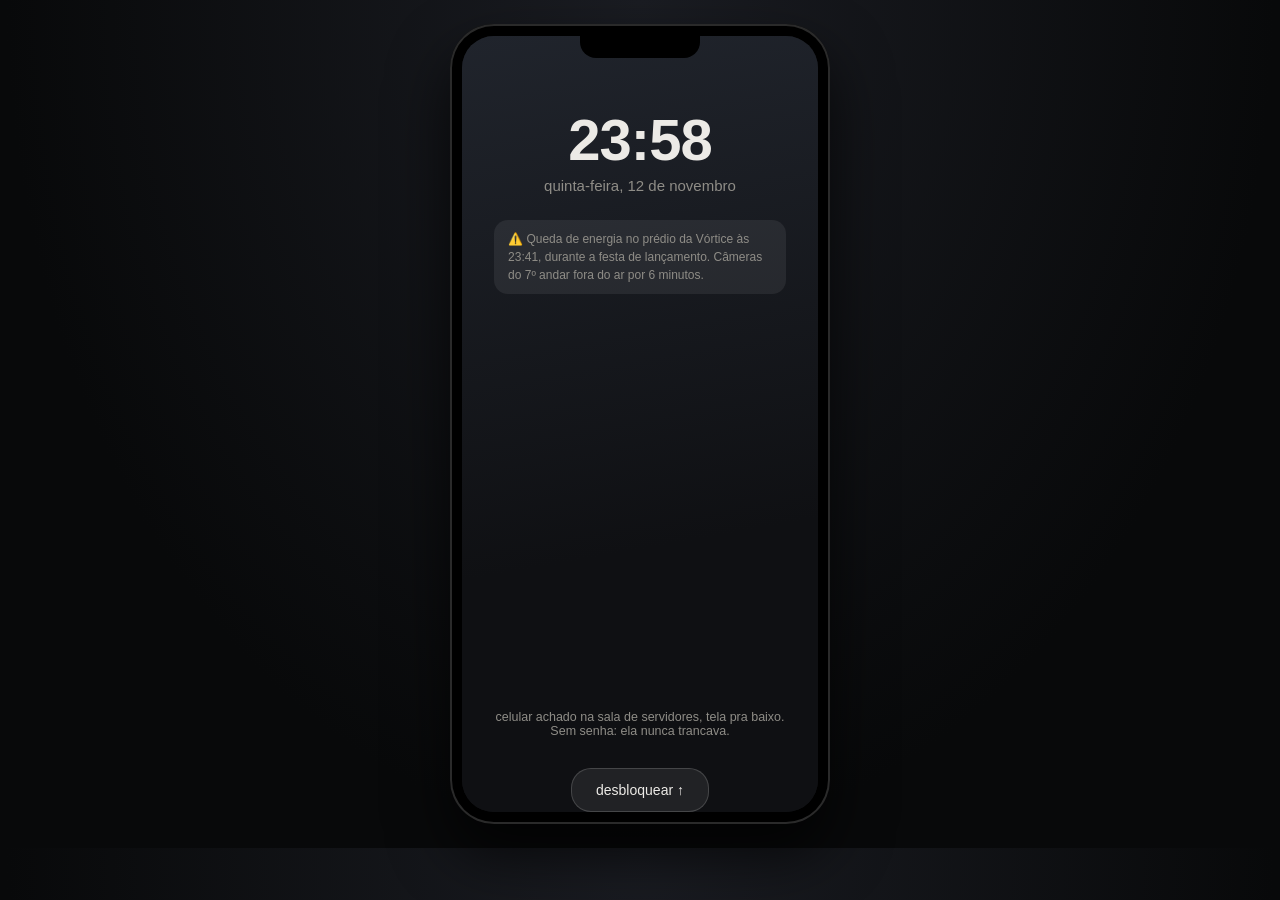
==== commit 08035cc2: "Nova historia: Aline" ====
--- a/index.html
+++ b/index.html
@@ -1,294 +1,354 @@
-<!DOCTYPE html>  <html lang="pt-BR">  
-<head>  
-<meta charset="UTF-8">  
-<meta name="viewport" content="width=device-width, initial-scale=1, viewport-fit=cover">  
-<title>O Celular da Helena</title>  
-<style>  
-:root{  
-  --bg:#0d1416; --ink:#e9efee; --dim:#8a9a9a; --panel:#152024; --panel2:#1d2b30;  
-  --accent:#7fd1c7; --accent-dim:#3f7f78; --alert:#d1665a; --me:#24524d; --them:#1f2d33;  
-  box-sizing:border-box; padding-top:env(safe-area-inset-top,0px); padding-bottom:env(safe-area-inset-bottom,0px);  
-}  
-*{box-sizing:border-box;}  
-html{scroll-padding-top:env(safe-area-inset-top,0px);}  
-body{margin:0;min-height:100%;background:radial-gradient(ellipse at top,#16242a 0%,#070b0c 70%);display:flex;align-items:center;justify-content:center;font-family:-apple-system,BlinkMacSystemFont,"Segoe UI",Roboto,sans-serif;color:var(--ink);padding:24px 12px;}  
-.frame{width:100%;max-width:380px;height:800px;background:#000;border-radius:44px;padding:12px;box-shadow:0 30px 60px rgba(0,0,0,.7),inset 0 0 0 2px #2a2a2a;}  
-.screen{width:100%;height:100%;background:var(--bg);border-radius:32px;overflow:hidden;position:relative;display:flex;flex-direction:column;}  
-.notch{position:absolute;top:0;left:50%;transform:translateX(-50%);width:120px;height:22px;background:#000;border-radius:0 0 16px 16px;z-index:60;}  
-.lock{position:absolute;inset:0;display:flex;flex-direction:column;align-items:center;padding-top:70px;background:linear-gradient(170deg,#1b3038 0%,#0d1416 65%);z-index:50;transition:transform .35s ease;}  
-.lock.hidden{transform:translateY(-100%);}  
-.lock .time{font-size:58px;font-weight:600;letter-spacing:-1px;}  
-.lock .date{font-size:15px;color:var(--dim);margin-top:4px;}  
-.lock .warn{margin-top:26px;background:rgba(255,255,255,.07);border-radius:14px;padding:10px 14px;font-size:12px;color:var(--dim);width:82%;line-height:1.5;}  
-.lock .hint{margin-top:auto;margin-bottom:30px;font-size:12.5px;color:var(--dim);text-align:center;padding:0 30px;}  
-.btn{padding:13px 24px;background:rgba(255,255,255,.08);border:1px solid rgba(255,255,255,.16);border-radius:20px;color:var(--ink);font-size:14px;cursor:pointer;font-family:inherit;}  
-.home{flex:1;display:flex;flex-direction:column;padding:46px 18px 14px;overflow-y:auto;}  
-.status{font-size:12px;color:var(--dim);text-align:center;}  
-.apps{display:grid;grid-template-columns:repeat(3,1fr);gap:18px 10px;margin-top:18px;}  
-.app{display:flex;flex-direction:column;align-items:center;gap:6px;background:none;border:none;color:var(--ink);font-family:inherit;cursor:pointer;}  
-.icon{width:56px;height:56px;border-radius:16px;display:flex;align-items:center;justify-content:center;font-size:24px;position:relative;background:var(--panel2);}  
-.badge{position:absolute;top:-4px;right:-4px;background:var(--alert);color:#fff;font-size:10px;font-weight:700;min-width:16px;height:16px;border-radius:8px;display:flex;align-items:center;justify-content:center;padding:0 3px;}  
-.app span.l{font-size:10.5px;color:var(--dim);text-align:center;}  
-.foot{margin-top:auto;text-align:center;font-size:11px;color:var(--dim);padding-top:14px;}  
-.appscreen{position:absolute;inset:0;background:var(--bg);display:flex;flex-direction:column;transform:translateX(100%);transition:transform .3s ease;z-index:30;}  
-.appscreen.active{transform:translateX(0);}  
-.topbar{display:flex;align-items:center;gap:10px;padding:52px 16px 14px;border-bottom:1px solid rgba(255,255,255,.06);background:var(--panel);flex-shrink:0;}  
-.back{background:none;border:none;color:var(--accent);font-size:20px;padding:0 8px 0 0;cursor:pointer;}  
-.topbar h2{font-size:16px;margin:0;font-weight:600;}  
-.list{flex:1;overflow-y:auto;padding:8px 0;}  
-.list::-webkit-scrollbar,.chat::-webkit-scrollbar{display:none;}  
-.row{display:flex;gap:12px;align-items:center;padding:11px 16px;border-bottom:1px solid rgba(255,255,255,.04);cursor:pointer;}  
-.av{width:42px;height:42px;border-radius:50%;display:flex;align-items:center;justify-content:center;font-size:15px;font-weight:600;flex-shrink:0;}  
-.row .m{flex:1;min-width:0;}  
-.row .n{font-size:13.5px;font-weight:600;}  
-.row .p{font-size:11.5px;color:var(--dim);white-space:nowrap;overflow:hidden;text-overflow:ellipsis;}  
-.row .p.red{color:var(--alert);}  
-.row .t{font-size:10.5px;color:var(--dim);align-self:flex-start;}  
-.chat{flex:1;overflow-y:auto;padding:16px;display:flex;flex-direction:column;gap:9px;}  
-.b{max-width:80%;padding:8px 12px;border-radius:16px;font-size:13px;line-height:1.4;}  
-.b.t{align-self:flex-start;background:var(--them);border-bottom-left-radius:4px;}  
-.b.m{align-self:flex-end;background:var(--me);border-bottom-right-radius:4px;}  
-.b.c{box-shadow:0 0 0 1px var(--accent-dim);}  
-.st{font-size:9.5px;color:var(--dim);text-align:center;margin:4px 0;}  
-.who{font-size:10.5px;color:var(--accent);margin-bottom:-4px;margin-left:2px;}  
-.grid{display:grid;grid-template-columns:repeat(3,1fr);gap:2px;padding:2px;}  
-.ph{aspect-ratio:1;display:flex;align-items:center;justify-content:center;font-size:24px;background:var(--panel2);cursor:pointer;}  
-.pv{padding:16px;}  
-.big{width:100%;aspect-ratio:4/5;background:var(--panel2);border-radius:12px;display:flex;align-items:center;justify-content:center;font-size:56px;margin-bottom:14px;}  
-.cap{font-size:12.5px;color:var(--dim);line-height:1.6;}  
-.cap b{color:var(--ink);}  
-.note{padding:13px 16px;border-bottom:1px solid rgba(255,255,255,.05);}  
-.note .nt{font-size:13.5px;font-weight:600;margin-bottom:3px;}  
-.note .nd{font-size:10.5px;color:var(--dim);margin-bottom:7px;}  
-.note .nb{font-size:12.5px;color:#cfdad9;line-height:1.6;white-space:pre-line;}  
-.note.lk .nb{filter:blur(5px);user-select:none;transition:filter .25s;}  
-.note.lk.open .nb{filter:none;}  
-.tip{font-size:11px;color:var(--accent);margin-top:6px;}  
-.it{padding:12px 16px;border-bottom:1px solid rgba(255,255,255,.05);font-size:12.5px;line-height:1.55;}  
-.it b{color:var(--accent);}  
-.it .tm{font-size:10.5px;color:var(--dim);margin-top:4px;}  
-.it .body{margin-top:6px;color:#cfdad9;}  
-.pinw{flex:1;display:flex;flex-direction:column;align-items:center;padding-top:40px;}  
-.dots{display:flex;gap:14px;margin:18px 0 26px;}  
-.dot{width:13px;height:13px;border-radius:50%;border:1.5px solid var(--dim);}  
-.dot.on{background:var(--accent);border-color:var(--accent);}  
-.keys{display:grid;grid-template-columns:repeat(3,70px);gap:14px;}  
-.key{height:60px;border-radius:50%;background:var(--panel2);border:none;color:var(--ink);font-size:22px;font-family:inherit;cursor:pointer;}  
-.key.x{background:none;cursor:default;}  
-.shake{animation:sh .35s;}  
-@keyframes sh{25%{transform:translateX(-8px)}75%{transform:translateX(8px)}}  
-</style>  
-</head>  
-<body>  
-<div class="frame"><div class="screen" id="scr">  
-<div class="notch"></div>  
-<div class="lock" id="lock">  
-  <div class="time">22:13</div>  
-  <div class="date">sexta-feira, 20 de setembro</div>  
-  <div class="warn">⚡ Sem energia na casa do lago desde 21:50. Tempestade forte. Estrada alagada.</div>  
-  <div class="hint">celular encontrado molhado na casa de barcos, 22:41. Sem senha: ela nunca trancava.</div>  
-  <button class="btn" onclick="document.getElementById('lock').classList.add('hidden')">desbloquear ↑</button>  
-</div>  
-<div class="home">  
-  <div class="status">Helena Braga, 29, jornalista · desaparecida desde as 22:12</div>  
-  <div class="apps" id="apps"></div>  
-  <div class="foot">bateria 4% · sinal fraco</div>  
-</div>  
-</div></div>  <script>  
-var scr=document.getElementById('scr'),stack=[],cur='';  
-function push(title,html,cls){  
-  var d=document.createElement('div');d.className='appscreen';  
-  d.innerHTML='<div class="topbar"><button class="back">‹</button><h2>'+title+'</h2></div><div class="'+(cls||'list')+'">'+html+'</div>';  
-  d.querySelector('.back').onclick=pop;scr.appendChild(d);  
-  requestAnimationFrame(function(){requestAnimationFrame(function(){d.classList.add('active');});});  
-  stack.push(d);return d;  
-}  
-function pop(){var d=stack.pop();if(!d)return;d.classList.remove('active');setTimeout(function(){d.remove();},300);}  
-var K={t:'b t',m:'b m',T:'b t c',M:'b m c'};  
-function chat(a){return a.map(function(x){  
-  if(x[0]==='s')return '<div class="st">'+x[1]+'</div>';  
-  return (x[2]?'<div class="who">'+x[2]+'</div>':'')+'<div class="'+K[x[0]]+'">'+x[1]+'</div>';}).join('');}  
-function rows(a,fn){return a.map(function(x,i){  
-  return '<div class="row" onclick="'+fn+'('+i+')"><div class="av" style="background:'+x.c+'">'+x.a+'</div><div class="m"><div class="n">'+x.n+'</div><div class="p '+(x.r?'red':'')+'">'+x.p+'</div></div><div class="t">'+x.t+'</div></div>';}).join('');}  
-function notes(a){return a.map(function(x){  
-  return '<div class="note'+(x.l?' lk" onclick="this.classList.toggle(\'open\')':'')+'"><div class="nt">'+(x.l?'🔒 ':'')+x.t+'</div><div class="nd">'+x.d+'</div><div class="nb">'+x.b+'</div>'+(x.l?'<div class="tip">toque pra revelar</div>':'')+'</div>';}).join('');}  
-function items(a){return a.map(function(x){  
-  return '<div class="it"><b>'+x.b+'</b>'+(x.x?'<div class="body">'+x.x+'</div>':'')+'<div class="tm">'+x.t+'</div></div>';}).join('');}  
-function photos(a,fn){return '<div class="grid">'+a.map(function(x,i){return '<div class="ph" onclick="'+fn+'('+i+')">'+x.e+'</div>';}).join('')+'</div>';}  
-function photoView(x){push(x.t,'<div class="big">'+x.e+'</div><div class="cap">'+x.c+'</div>','list pv');}  
-  
-/* ===================== CELULAR DA HELENA ===================== */  
-var TH=[  
-{a:'🏡',c:'#3a4a4a',n:'Fim de semana no Lago',p:'Marta: ninguém sai depois das 21h',t:'21:45',m:[  
- ['t','Cheguei! A estrada tá horrível, mas o lago tá lindo','Caio'],['t','Vou deixar o jantar às 19h30, pontualidade!','Marta'],  
- ['m','Vovô está bem? Quero vê-lo depois do jantar'],['t','Ele dorme cedo, querida. Amanhã.','Marta'],  
- ['t','Falta luz, gente?? tudo apagou','Lívia'],['T','Ninguém sai da casa depois das 21h. A estrada alagou e o lago está perigoso.','Marta'],['t','Fica tranquila, eu cuido do gerador','Vinícius'],['s','21:45 · 5 pessoas']]},  
-{a:'M',c:'#6a3a4a',n:'Tia Marta',p:'deixe a papelada comigo, querida',t:'18:20',m:[  
- ['s','quinta-feira'],['t','O vovô não pode se estressar. Deixe a papelada da fundação comigo.'],['m','Só quero ver os documentos, tia. É trabalho.'],  
- ['T','Você sempre foi curiosa demais. Isso ainda vai te custar caro.'],['m','É uma ameaça?'],['t','É um conselho. Vamos aproveitar o fim de semana em família.'],['s','18:20 · lida']]},  
-{a:'V',c:'#3a5a7a',n:'Vinícius',p:'conversamos em qualquer lugar menos na sala',t:'21:58',m:[  
- ['t','Helena, preciso conversar antes de você publicar qualquer coisa.'],['m','Sobre o laudo do vovô?'],['T','Não é o que você está pensando. Pelo bem dele, espera.'],  
- ['m','Você assinou aquele papel, Vini.'],['t','Eu posso explicar tudo. Só não na sala, tem gente ouvindo.'],['m','Então onde?'],['T','Eu te aviso. Confia em mim uma última vez.'],['s','21:58 · entregue']]},  
-{a:'C',c:'#7a5a3a',n:'Caio (editor)',p:'ou você publica ou eu publico',t:'20:10',m:[  
- ['t','A fonte confirmou. O prazo é segunda 8h.'],['m','Preciso de mais provas, Caio.'],['T','Ou você publica segunda, ou eu publico no seu lugar. Isso é um furo enorme.'],  
- ['m','Não vou queimar meu nome com prova frágil.'],['t','Então prepare-se pra perder a matéria. A escolha é sua.'],['s','20:10 · lida']]},  
-{a:'L',c:'#5a6a3a',n:'Lívia (estagiária)',p:'deixei o pen drive no lugar combinado',t:'21:20',m:[  
- ['t','Helena, deixei o pen drive no lugar combinado.'],['m','Obrigada. Ninguém sabe que foi você?'],['T','Ninguém. Mas eu achei uma coisa no notebook do Vinícius.'],  
- ['t','A senha do celular dele deve ser o dia do pedido de casamento de vocês. Ele é previsível demais.'],['m','Nem lembro direito a data...'],['t','Vc tem foto do anel, procura. Agora apaga essa conversa!'],['s','21:20 · lida']]},  
-{a:'A',c:'#4a5a5a',n:'Seu Anselmo (caseiro)',p:'deixo o barco solto na doca',t:'21:52',m:[  
- ['t','Dona Helena, a senhora não me viu, mas a Marta anda mexendo no cofre do seu Alberto.'],['T','Tem carro estranho no portão desde ontem. Placa de empresa.'],  
- ['m','Obrigada, Anselmo. Estou juntando provas.'],['T','Esta noite deixo o barco solto na doca. Se precisar sumir, a senhora sabe onde eu guardo as redes.'],['s','21:52 · entregue']]},  
-{a:'⚖',c:'#5a4a6a',n:'Cartório Ferraz',p:'firma reconhecida sem comparecimento',t:'17:00',m:[  
- ['t','Sra. Helena, sobre sua consulta: consta reconhecimento de firma do Sr. Alberto Braga em 12/09.'],['T','Porém o cartório não tem registro de comparecimento presencial. Pode ter sido feito por terceiros.'],['m','Dá pra emitir um comprovante disso?'],['t','Segunda-feira, com ofício. Por telefone não podemos.'],['s','17:00 · lida']]}  
-];  
-function openTH(i){push(TH[i].n,chat(TH[i].m),'chat');}  
-var PH=[  
-{e:'📄',t:'19:10',c:'Procuração em nome de Marta Braga. <b>A assinatura do vovô está tremida e diferente</b> de todas as anteriores.'},  
-{e:'🩺',t:'19:15',c:'Laudo médico assinado pelo Dr. Vinícius Pires declarando o avô «incapaz». <b>A data do laudo é anterior à consulta registrada</b> na agenda do vovô.'},  
-{e:'🚪',t:'20:05',c:'Placa no portão: <b>Orla Nova Empreendimentos</b>. Ninguém explicou por que uma construtora entra na propriedade.'},  
-{e:'🗄️',t:'20:30',c:'Escritório do vovô. <b>O cofre está aberto</b> e faltam pastas. Marta aparece refletida no vidro do armário.'},  
-{e:'👢',t:'21:55',c:'Pegadas de lama na varanda, do jardim até a casa de barcos. <b>Dois tamanhos diferentes</b>: um sapato social e uma bota.'},  
-{e:'⛵',t:'22:00',c:'Doca ao fundo, tempestade. <b>Um bote a remo está solto</b>, amarrado só por um nó frouxo.'},  
-{e:'💍',t:'03/08',c:'Foto antiga: Vinícius ajoelhado na varanda com o anel. Legenda: <b>«Ele me pediu em casamento hoje. 3 de agosto.»</b>'},  
-{e:'🍽️',t:'20:15',c:'Mesa do jantar. Marta e Vinícius trocam olhares; <b>Caio está com o celular embaixo da mesa</b>.'},  
-{e:'🌩️',t:'21:48',c:'Poste caído e casa no escuro. <b>Alguém desligou o gerador de propósito</b>: o quadro de força está aberto no fundo.'},  
-{e:'✉️',t:'21:53',c:'Bilhete debaixo da porta do quarto, letra irregular: <b>«Não vá à casa de barcos sozinha. Eles sabem.»</b>'},  
-{e:'🍳',t:'22:02',c:'Caio na cozinha comendo, <b>com o relógio da parede ao fundo marcando 22:02</b>. Ele não estava perto do lago.'},  
-{e:'💾',t:'21:20',c:'Lívia colocando algo dentro do relógio de pêndulo da varanda. <b>Um pen drive</b>, pelo brilho.'}  
-];  
-function openPH(i){photoView(PH[i]);}  
-var NT=[  
-{t:'Matéria: Fundação Braga',d:'quarta',b:'Hipótese: Marta usa a fundação pra vender o terreno do lago.\nComprador: Orla Nova.\nO problema: pra vender ela precisa de procuração do vovô.\nO vovô só perde o direito de decidir se for declarado incapaz.'},  
-{t:'Quem ganha se o vovô for declarado incapaz?',d:'ontem',b:'1. Marta: assume a procuração e vende\n2. Orla Nova: compra barato\n3. Quem assinou o laudo: comissão?\n4. Caio: o furo da carreira dele'},  
-{t:'O Vini',d:'mês passado',b:'A senha dele é sempre a data do pedido de casamento: dia e mês, quatro números.\nele acha que eu não sei kkk\nNunca pensei que ia precisar disso.'},  
-{t:'Quem ouviu o quê',d:'hoje, 20:50',b:'Marta não deixa eu falar com o vovô sozinha.\nO Anselmo parece assustado.\nA Lívia sabe mais do que diz.\nO Caio está pressionando demais.'},  
-{t:'se algo acontecer comigo',d:'hoje, 21:40',l:1,b:'Cópias de tudo no pen drive dentro do relógio da varanda.\nO Anselmo sabe onde eu escondo o resto.\nNão confiem no Vinícius, mesmo que ele diga que me ama.'},  
-{t:'plano B',d:'hoje, 21:55',l:1,b:'Se eu precisar sumir, uso o bote da doca e atravesso até a casa das redes do Anselmo.\nMinha luz vai estar apagada.\nQuem vier procurar no lago, vai achar só o celular.'}  
-];  
-var CL=[  
-{a:'V',c:'#3a5a7a',n:'Vinícius',p:'perdida',r:1,t:'21:35'},  
-{a:'M',c:'#6a3a4a',n:'Marta',p:'recebida · 2 min',t:'21:00'},  
-{a:'C',c:'#7a5a3a',n:'Caio',p:'recebida · 11 min',t:'20:10'},  
-{a:'A',c:'#4a5a5a',n:'Seu Anselmo',p:'recebida · 0:19',t:'21:52'},  
-{a:'?',c:'#333',n:'Número desconhecido',p:'perdida',r:1,t:'22:04'},  
-{a:'?',c:'#333',n:'Número desconhecido',p:'perdida',r:1,t:'22:09'},  
-{a:'⚖',c:'#5a4a6a',n:'Cartório Ferraz',p:'feita · 3 min',t:'17:00'}  
-];  
-var SO=[  
-{b:'Caio',x:'apagou um story às 20:42: «Prazo é segunda. Ninguém segura essa matéria.»',t:'hoje'},  
-{b:'Orla Nova Empreendimentos',x:'começou a seguir seu perfil. Antes disso, só seguia Marta.',t:'hoje, 19:00'},  
-{b:'Marta',x:'publicou foto com um homem de terno na varanda: «Parceiros de longa data»',t:'hoje, 18:45'},  
-{b:'Lívia',x:'te enviou pedido de «melhores amigos» com a mensagem «confia em mim»',t:'hoje, 21:10'},  
-{b:'Desconhecido',x:'viu seu story 6 vezes às 22:00. Perfil sem foto.',t:'hoje, 22:00'}  
-];  
-var EM=[  
-{b:'Orla Nova: Reunião de assinatura',x:'Confirmamos a reunião de 23/09 para assinatura da escritura. Conforme combinado, a procuração de Marta Braga será apresentada.',t:'ontem'},  
-{b:'Cartório Ferraz: Firma reconhecida',x:'Prezada, o reconhecimento de firma do Sr. Alberto Braga em 12/09 foi feito sem comparecimento.',t:'quinta'},  
-{b:'Vinícius Pires: Sobre o laudo',x:'Precisamos conversar antes que isso vire um problema maior. Vem sozinha.',t:'hoje, 09:12'},  
-{b:'Caio: PRAZO',x:'Segunda 8h, sem desculpa. Ou sai com seu nome ou sai sem.',t:'hoje, 07:50'},  
-{b:'Rascunho: título da matéria',x:'«Fundação Braga: como um laudo pode ter roubado o lago de uma família»',t:'rascunho'}  
-];  
-var AG=[  
-{b:'Jantar em família',x:'19:30, sala principal. Presença obrigatória.',t:'hoje'},  
-{b:'Conversar com o vovô sozinha',x:'21:00. Marta bloqueou: «ele está dormindo».',t:'hoje'},  
-{b:'Casa de barcos, 22:00',x:'Lembrete criado por Helena: «só sair se o Anselmo confirmar que está seguro».',t:'hoje'},  
-{b:'Publicar matéria',x:'Segunda, 08:00. Caio já avisou o jurídico.',t:'segunda'},  
-{b:'Reunião Orla Nova',x:'23/09. Anotação: «se a procuração vale, a escritura sai. Preciso impedir antes».',t:'próxima segunda'}  
-];  
-var GR=[  
-{b:'Gravador 1',x:'Transcrição: «...assina logo, o laudo já está pronto... só falta ela não descobrir antes de segunda...» (voz abafada, atrás de uma porta)',t:'hoje, 20:40'},  
-{b:'Gravador 2',x:'Transcrição: «Se eu não voltar pra sala até 22:30, chequem o relógio da varanda.»',t:'hoje, 21:47'},  
-{b:'Gravador 3',x:'Transcrição: vento e chuva forte, passos rápidos na madeira... «Quem está aí?»... corta.',t:'hoje, 22:03'}  
-];  
-var SA=[  
-{b:'Passos',x:'De 22:05 a 22:12: 412 passos, indo do jardim até a casa de barcos.',t:'hoje'},  
-{b:'Batimentos',x:'Pico de 148 bpm às 22:09. Depois cai para 96 bpm às 22:11, como se ela tivesse se afastado do perigo.',t:'hoje'},  
-{b:'Última atividade',x:'22:12: celular parado por 29 minutos, até ser encontrado por Lívia às 22:41.',t:'hoje'}  
-];  
-var LO=[  
-{b:'19:05',x:'Casa principal',t:'chegada'},  
-{b:'20:40',x:'Escritório do vovô, 6 minutos',t:'hoje'},  
-{b:'21:47',x:'Varanda, perto do relógio de pêndulo',t:'hoje'},  
-{b:'22:05',x:'Jardim, caminhando para a casa de barcos',t:'hoje'},  
-{b:'22:12',x:'Casa de barcos. Depois disso o celular não se move. Doca próxima. Sinal do GPS vai e volta.',t:'hoje'},  
-{b:'22:41',x:'Celular encontrado por Lívia, molhado e no chão',t:'hoje'}  
-];  
-  
-/* ===================== CELULAR DO VINÍCIUS ===================== */  
-var VM=[  
- ['s','ontem'],['t','Ela está desconfiada. O laudo precisa estar no cartório antes de segunda.','Marta'],  
- ['m','Marta, eu não sei se consigo continuar com isso.'],['T','Você já assinou. Se cair, cai junto.','Marta'],  
- ['s','hoje, 21:59'],['T','Fale com ela na casa de barcos. Eu cuido do resto.','Marta'],['M','Ela não pode se machucar. Prometa.'],  
- ['t','Ninguém vai encostar nela. Só quero o pen drive.','Marta'],  
- ['s','22:14'],['M','Ela não está aqui. O barco sumiu e o celular dela ficou no chão.'],['T','Procure na doca. E não deixe o Anselmo chegar perto.','Marta']  
-];  
-var VN=[  
-{t:'Laudo do vovô',d:'12/09',b:'Assinei sem examinar. Marta disse que era só formalidade.\nO cartório não vai perceber a data.'},  
-{t:'Comissão Orla Nova',d:'semana passada',b:'R$ 180.000 de «consultoria médica».\nMarta jura que ninguém sai machucado.'},  
-{t:'confessar pro vovô?',d:'hoje, 22:30',b:'Eu não queria isso.\nSe a Helena publicar, acabou pra mim.\nSe eu contar, acabou pra Marta. Mas o vovô merece saber.'}  
-];  
-var VE=[  
-{b:'Orla Nova: Contrato de consultoria',x:'Anexo: honorários de R$ 180.000 condicionados à conclusão da escritura.',t:'segunda passada'},  
-{b:'Marta: sem provas',x:'Apague o e-mail do laudo. Nada de rastros.',t:'quinta'}  
-];  
-var VG=[  
-{b:'Áudio de Marta (encaminhado)',x:'«Quando o vovô se for, a fundação vem pra mim de qualquer jeito. Só estamos antecipando o inevitável.»',t:'quinta'}  
-];  
-var VP=[{e:'📸',t:'12/09',c:'Foto do laudo com o carimbo do cartório. <b>A data de emissão foi rasurada à mão</b>.'}];  
-function pin(n){  
-  if(cur.length>=4)return;cur+=n;dots();  
-  if(cur.length===4){setTimeout(function(){  
-    if(cur==='0308'){pop();cur='';vhome();}  
-    else{var d=document.getElementById('dots');d.classList.add('shake');setTimeout(function(){d.classList.remove('shake');cur='';dots();},400);}  
-  },200);}  
-}  
-function pinDel(){cur=cur.slice(0,-1);dots();}  
-function dots(){var e=document.querySelectorAll('#dots .dot');for(var i=0;i<e.length;i++)e[i].classList.toggle('on',i<cur.length);}  
-function openPin(){  
-  cur='';var k='';  
-  for(var i=1;i<=9;i++)k+='<button class="key" onclick="pin('+i+')">'+i+'</button>';  
-  k+='<button class="key x"></button><button class="key" onclick="pin(0)">0</button><button class="key" onclick="pinDel()">⌫</button>';  
-  push('Celular do Vinícius','<div style="font-size:15px">Digite a senha</div><div class="cap" style="text-align:center;padding:6px 30px 0">quatro números. Ele mantém a mesma senha há anos.</div><div class="dots" id="dots"><div class="dot"></div><div class="dot"></div><div class="dot"></div><div class="dot"></div></div><div class="keys">'+k+'</div>','pinw');  
-}  
-function vhome(){  
-  push('Celular do Vinícius','<div class="apps" style="padding:14px 18px">'+  
-  [['💬','Mensagens','vmsg'],['📝','Notas','vnote'],['✉️','E-mail','vmail'],['🎙️','Gravador','vrec'],['🖼️','Fotos','vpic']].map(function(x){  
-   return '<button class="app" onclick="'+x[2]+'()"><div class="icon">'+x[0]+'</div><span class="l">'+x[1]+'</span></button>';}).join('')+'</div>');  
-}  
-function vmsg(){push('Marta',chat(VM),'chat');}  
-function vnote(){push('Notas',notes(VN));}  
-function vmail(){push('E-mail',items(VE));}  
-function vrec(){push('Gravador',items(VG));}  
-function vpic(){push('Fotos','<div class="grid"><div class="ph" onclick="photoView(VP[0])">📸</div></div>');}  
-  
-/* ===================== SOLUÇÃO ===================== */  
-function openSol(){  
-  push('Solução','<div class="cap" style="padding:16px" id="sw">Só toque quando todo mundo votou. Não tem volta.<br><br><button class="btn" onclick="document.getElementById(\'st\').style.display=\'block\';document.getElementById(\'sw\').style.display=\'none\'">revelar solução</button></div>'+  
-  '<div id="st" class="cap" style="display:none;padding:16px;line-height:1.7"><b>Vilões: Marta e Vinícius.</b><br><br>Marta queria vender o terreno do lago para a Orla Nova e, para isso, precisava da procuração do avô. O Dr. Vinícius assinou um laudo falso, recebendo R$ 180 mil. Helena descobriu tudo e ia publicar. No dia da tempestade, os dois desligaram o gerador e mandaram Vinícius atrair Helena até a casa de barcos para pegar o pen drive.<br><br><b>Inocentes:</b> Caio (pressionava pelo furo, mas está na foto da cozinha às 22:02), Lívia (aliada, deixou o pen drive e achou o celular) e Seu Anselmo (avisou Helena e deixou o bote solto).<br><br><b>Final secreto:</b> ninguém sequestrou Helena. Ela ouviu passos, largou o celular de propósito e fugiu de bote até a casa das redes do Anselmo, do outro lado do lago. Está sã e salva e já tem as provas no pen drive do relógio da varanda.<br><br><b>Pistas-chave:</b> laudo com data errada, cofre aberto, dois pares de pegada, gerador desligado, mensagens do Vinícius e da Marta e o celular do Vinícius (senha 0308).</div>');  
-}  
-  
-/* ===================== HOME ===================== */  
-var APP=[  
- ['💬','Mensagens',function(){push('Mensagens',rows(TH.map(function(x){return {a:x.a,c:x.c,n:x.n,p:x.p,t:x.t};}),'openTH'));},9],  
- ['🖼️','Galeria',function(){push('Galeria',photos(PH,'openPH'));}],  
- ['📝','Notas',function(){push('Notas',notes(NT));},2],  
- ['📞','Ligações',function(){push('Ligações',rows(CL,'void'));}],  
- ['🔔','Redes',function(){push('Redes',items(SO));},3],  
- ['✉️','E-mail',function(){push('E-mail',items(EM));},5],  
- ['📅','Agenda',function(){push('Agenda',items(AG));}],  
- ['🎙️','Gravador',function(){push('Gravador',items(GR));},3],  
- ['❤️','Saúde',function(){push('Saúde',items(SA));}],  
- ['📍','Localização',function(){push('Localização',items(LO));}],  
- ['🔒','Celular do Vinícius',openPin],  
- ['🔍','Solução',openSol]  
-];  
-document.getElementById('apps').innerHTML='';  
-APP.forEach(function(a){  
-  var b=document.createElement('button');b.className='app';  
-  b.innerHTML='<div class="icon">'+a[0]+(a[3]?'<span class="badge">'+a[3]+'</span>':'')+'</div><span class="l">'+a[1]+'</span>';  
-  b.onclick=a[2];document.getElementById('apps').appendChild(b);  
-});  
-function void0(){}  
-window['void']=void0;  
-</script>  </body>  
+<!DOCTYPE html>
+<html lang="pt-BR">
+<head>
+<meta charset="UTF-8">
+<meta name="viewport" content="width=device-width, initial-scale=1, viewport-fit=cover">
+<title>O Celular da Aline</title>
+<style>
+:root{
+  --bg:#0f1013; --ink:#eceae6; --dim:#8f8d87; --panel:#17181c; --panel2:#1f2126;
+  --accent:#d4a24a; --accent-dim:#7a5f2c; --alert:#c8564a; --me:#2c4a4a; --them:#22242a;
+  box-sizing:border-box; padding-top:env(safe-area-inset-top,0px); padding-bottom:env(safe-area-inset-bottom,0px);
+}
+*{box-sizing:border-box;}
+html{scroll-padding-top:env(safe-area-inset-top,0px);}
+body{margin:0;min-height:100%;background:radial-gradient(ellipse at top,#1a1c22 0%,#08090a 70%);display:flex;align-items:center;justify-content:center;font-family:-apple-system,BlinkMacSystemFont,"Segoe UI",Roboto,sans-serif;color:var(--ink);padding:24px 12px;}
+.frame{width:100%;max-width:380px;height:800px;background:#000;border-radius:44px;padding:12px;box-shadow:0 30px 60px rgba(0,0,0,.7),inset 0 0 0 2px #2a2a2a;}
+.screen{width:100%;height:100%;background:var(--bg);border-radius:32px;overflow:hidden;position:relative;display:flex;flex-direction:column;}
+.notch{position:absolute;top:0;left:50%;transform:translateX(-50%);width:120px;height:22px;background:#000;border-radius:0 0 16px 16px;z-index:60;}
+.lock{position:absolute;inset:0;display:flex;flex-direction:column;align-items:center;padding-top:70px;background:linear-gradient(170deg,#20242c 0%,#0f1013 65%);z-index:50;transition:transform .35s ease;}
+.lock.hidden{transform:translateY(-100%);}
+.lock .time{font-size:58px;font-weight:600;letter-spacing:-1px;}
+.lock .date{font-size:15px;color:var(--dim);margin-top:4px;}
+.lock .warn{margin-top:26px;background:rgba(255,255,255,.07);border-radius:14px;padding:10px 14px;font-size:12px;color:var(--dim);width:82%;line-height:1.5;}
+.lock .hint{margin-top:auto;margin-bottom:30px;font-size:12.5px;color:var(--dim);text-align:center;padding:0 30px;}
+.btn{padding:13px 24px;background:rgba(255,255,255,.08);border:1px solid rgba(255,255,255,.16);border-radius:20px;color:var(--ink);font-size:14px;cursor:pointer;font-family:inherit;}
+.home{flex:1;display:flex;flex-direction:column;padding:46px 18px 14px;overflow-y:auto;}
+.status{font-size:12px;color:var(--dim);text-align:center;}
+.apps{display:grid;grid-template-columns:repeat(3,1fr);gap:18px 10px;margin-top:18px;}
+.app{display:flex;flex-direction:column;align-items:center;gap:6px;background:none;border:none;color:var(--ink);font-family:inherit;cursor:pointer;}
+.icon{width:56px;height:56px;border-radius:16px;display:flex;align-items:center;justify-content:center;font-size:24px;position:relative;background:var(--panel2);}
+.badge{position:absolute;top:-4px;right:-4px;background:var(--alert);color:#fff;font-size:10px;font-weight:700;min-width:16px;height:16px;border-radius:8px;display:flex;align-items:center;justify-content:center;padding:0 3px;}
+.app span.l{font-size:10.5px;color:var(--dim);text-align:center;}
+.foot{margin-top:auto;text-align:center;font-size:11px;color:var(--dim);padding-top:14px;}
+.appscreen{position:absolute;inset:0;background:var(--bg);display:flex;flex-direction:column;transform:translateX(100%);transition:transform .3s ease;z-index:30;}
+.appscreen.active{transform:translateX(0);}
+.topbar{display:flex;align-items:center;gap:10px;padding:52px 16px 14px;border-bottom:1px solid rgba(255,255,255,.06);background:var(--panel);flex-shrink:0;}
+.back{background:none;border:none;color:var(--accent);font-size:20px;padding:0 8px 0 0;cursor:pointer;}
+.topbar h2{font-size:16px;margin:0;font-weight:600;}
+.list{flex:1;overflow-y:auto;padding:8px 0;}
+.list::-webkit-scrollbar,.chat::-webkit-scrollbar{display:none;}
+.row{display:flex;gap:12px;align-items:center;padding:11px 16px;border-bottom:1px solid rgba(255,255,255,.04);cursor:pointer;}
+.av{width:42px;height:42px;border-radius:50%;display:flex;align-items:center;justify-content:center;font-size:15px;font-weight:600;flex-shrink:0;}
+.row .m{flex:1;min-width:0;}
+.row .n{font-size:13.5px;font-weight:600;}
+.row .p{font-size:11.5px;color:var(--dim);white-space:nowrap;overflow:hidden;text-overflow:ellipsis;}
+.row .p.red{color:var(--alert);}
+.row .t{font-size:10.5px;color:var(--dim);align-self:flex-start;}
+.chat{flex:1;overflow-y:auto;padding:16px;display:flex;flex-direction:column;gap:9px;}
+.b{max-width:80%;padding:8px 12px;border-radius:16px;font-size:13px;line-height:1.4;}
+.b.t{align-self:flex-start;background:var(--them);border-bottom-left-radius:4px;}
+.b.m{align-self:flex-end;background:var(--me);border-bottom-right-radius:4px;}
+.b.c{box-shadow:0 0 0 1px var(--accent-dim);}
+.st{font-size:9.5px;color:var(--dim);text-align:center;margin:4px 0;}
+.who{font-size:10.5px;color:var(--accent);margin-bottom:-4px;margin-left:2px;}
+.grid{display:grid;grid-template-columns:repeat(3,1fr);gap:2px;padding:2px;}
+.ph{aspect-ratio:1;display:flex;align-items:center;justify-content:center;font-size:24px;background:var(--panel2);cursor:pointer;}
+.pv{padding:16px;}
+.big{width:100%;aspect-ratio:4/5;background:var(--panel2);border-radius:12px;display:flex;align-items:center;justify-content:center;font-size:56px;margin-bottom:14px;}
+.cap{font-size:12.5px;color:var(--dim);line-height:1.6;}
+.cap b{color:var(--ink);}
+.note{padding:13px 16px;border-bottom:1px solid rgba(255,255,255,.05);}
+.note .nt{font-size:13.5px;font-weight:600;margin-bottom:3px;}
+.note .nd{font-size:10.5px;color:var(--dim);margin-bottom:7px;}
+.note .nb{font-size:12.5px;color:#d6d3cb;line-height:1.6;white-space:pre-line;}
+.it{padding:12px 16px;border-bottom:1px solid rgba(255,255,255,.05);font-size:12.5px;line-height:1.55;}
+.it b{color:var(--accent);}
+.it .tm{font-size:10.5px;color:var(--dim);margin-top:4px;}
+.it .body{margin-top:6px;color:#d6d3cb;}
+.pinw{flex:1;display:flex;flex-direction:column;align-items:center;padding-top:40px;}
+.dots{display:flex;gap:14px;margin:18px 0 26px;}
+.dot{width:13px;height:13px;border-radius:50%;border:1.5px solid var(--dim);}
+.dot.on{background:var(--accent);border-color:var(--accent);}
+.keys{display:grid;grid-template-columns:repeat(3,70px);gap:14px;}
+.key{height:60px;border-radius:50%;background:var(--panel2);border:none;color:var(--ink);font-size:22px;font-family:inherit;cursor:pointer;}
+.key.x{background:none;cursor:default;}
+.shake{animation:sh .35s;}
+@keyframes sh{25%{transform:translateX(-8px)}75%{transform:translateX(8px)}}
+</style>
+</head>
+<body>
+<div class="frame"><div class="screen" id="scr">
+<div class="notch"></div>
+<div class="lock" id="lock">
+  <div class="time">23:58</div>
+  <div class="date">quinta-feira, 12 de novembro</div>
+  <div class="warn">⚠️ Queda de energia no prédio da Vórtice às 23:41, durante a festa de lançamento. Câmeras do 7º andar fora do ar por 6 minutos.</div>
+  <div class="hint">celular achado na sala de servidores, tela pra baixo. Sem senha: ela nunca trancava.</div>
+  <button class="btn" onclick="document.getElementById('lock').classList.add('hidden')">desbloquear ↑</button>
+</div>
+<div class="home">
+  <div class="status">Aline Ferraz, 26, gerente de produto na Vórtice · desaparecida desde as 23:47</div>
+  <div class="apps" id="apps"></div>
+  <div class="foot">bateria 6% · sincronizando...</div>
+</div>
+</div></div>
+
+<script>
+var scr=document.getElementById('scr'),stack=[],cur='';
+function push(title,html,cls){
+  var d=document.createElement('div');d.className='appscreen';
+  d.innerHTML='<div class="topbar"><button class="back">‹</button><h2>'+title+'</h2></div><div class="'+(cls||'list')+'">'+html+'</div>';
+  d.querySelector('.back').onclick=pop;scr.appendChild(d);
+  requestAnimationFrame(function(){requestAnimationFrame(function(){d.classList.add('active');});});
+  stack.push(d);return d;
+}
+function pop(){var d=stack.pop();if(!d)return;d.classList.remove('active');setTimeout(function(){d.remove();},300);}
+var unlocked={},lockCtx=null;
+function openLock(id,title,hint,password,onSuccess){
+  cur='';var k='';
+  for(var i=1;i<=9;i++)k+='<button class="key" onclick="pinTry('+i+')">'+i+'</button>';
+  k+='<button class="key x"></button><button class="key" onclick="pinTry(0)">0</button><button class="key" onclick="pinDelG()">⌫</button>';
+  lockCtx={password:password,onSuccess:onSuccess,id:id};
+  push(title,'<div style="font-size:15px">Digite a senha</div><div class="cap" style="text-align:center;padding:6px 30px 0">'+hint+'</div><div class="dots" id="dotsG"><div class="dot"></div><div class="dot"></div><div class="dot"></div><div class="dot"></div></div><div class="keys">'+k+'</div>','pinw');
+}
+function pinTry(n){
+  if(cur.length>=4)return;cur+=n;dotsG();
+  if(cur.length===4){setTimeout(function(){
+    if(cur===lockCtx.password){unlocked[lockCtx.id]=true;pop();cur='';renderApps();lockCtx.onSuccess();}
+    else{var d=document.getElementById('dotsG');d.classList.add('shake');setTimeout(function(){d.classList.remove('shake');cur='';dotsG();},400);}
+  },200);}
+}
+function pinDelG(){cur=cur.slice(0,-1);dotsG();}
+function dotsG(){var e=document.querySelectorAll('#dotsG .dot');for(var i=0;i<e.length;i++)e[i].classList.toggle('on',i<cur.length);}
+function tryOpen(id,title,hint,password,fn){ if(unlocked[id]) fn(); else openLock(id,title,hint,password,fn); }
+
+var K={t:'b t',m:'b m',T:'b t c',M:'b m c'};
+function chat(a){return a.map(function(x){
+  if(x[0]==='s')return '<div class="st">'+x[1]+'</div>';
+  return (x[2]?'<div class="who">'+x[2]+'</div>':'')+'<div class="'+K[x[0]]+'">'+x[1]+'</div>';}).join('');}
+function rows(a,fn){return a.map(function(x,i){
+  return '<div class="row" onclick="'+fn+'('+i+')"><div class="av" style="background:'+x.c+'">'+x.a+'</div><div class="m"><div class="n">'+x.n+'</div><div class="p '+(x.r?'red':'')+'">'+x.p+'</div></div><div class="t">'+x.t+'</div></div>';}).join('');}
+function notes(a){return a.map(function(x){
+  return '<div class="note"><div class="nt">'+x.t+'</div><div class="nd">'+x.d+'</div><div class="nb">'+x.b+'</div></div>';}).join('');}
+function items(a){return a.map(function(x){
+  return '<div class="it"><b>'+x.b+'</b>'+(x.x?'<div class="body">'+x.x+'</div>':'')+'<div class="tm">'+x.t+'</div></div>';}).join('');}
+function photos(a,fn){return '<div class="grid">'+a.map(function(x,i){return '<div class="ph" onclick="'+fn+'('+i+')">'+x.e+'</div>';}).join('')+'</div>';}
+function photoView(x){push(x.t,'<div class="big">'+x.e+'</div><div class="cap">'+x.c+'</div>','list pv');}
+
+/* ===================== CELULAR DA ALINE ===================== */
+var TH=[
+{a:'🚀',c:'#3a3f4a',n:'Squad Vórtice 2.0',p:'Sophia: alguém viu a Aline?',t:'23:44',m:[
+ ['t','pessoal, energia caiu no prédio inteiro, alguém sabe o que houve?','Miqueias'],
+ ['t','o gerador do 7º andar não ligou, isso nunca aconteceu','Renata'],
+ ['m','estou tentando falar com a segurança'],
+ ['t','Aline, cadê você? o Otávio Serra tá perguntando de você lá embaixo','Renata'],
+ ['t','alguém viu a Aline? ela sumiu do meio da festa','Sophia'],
+ ['s','23:44 · 6 pessoas']]},
+{a:'R',c:'#6a3a3a',n:'Renata (CEO)',p:'guarda esse assunto pra depois da rodada',t:'22:10',m:[
+ ['t','Preciso falar com você antes da apresentação de hoje.'],
+ ['m','É sobre os números de usuários ativos?'],
+ ['T','Guarda esse assunto pra depois da rodada de investimento, Aline. Tá tudo sob controle.'],
+ ['m','Renata, um terço desses usuários são contas fantasmas. Vou falar isso no palco se precisar.'],
+ ['T','Você não vai fazer isso na frente do Otávio Serra. Isso quebraria a empresa.'],
+ ['m','Então explica os números direito, com a verdade.'],
+ ['t','Depois da festa. Aqui não.'],
+ ['s','22:10 · lida']]},
+{a:'M',c:'#4a5a6a',n:'Miqueias (CTO)',p:'não fala nada até eu te mostrar uma coisa',t:'23:05',m:[
+ ['t','Aline, antes de qualquer coisa, deixa eu te mostrar uma coisa na sala de servidores.'],
+ ['m','Agora? a festa já começou'],
+ ['T','É rápido. Não fala nada pra ninguém até eu te mostrar uma coisa, prometo que muda sua cabeça sobre isso tudo.'],
+ ['m','Tá bem, te encontro lá às 23:40'],
+ ['t','Vem sozinha. É delicado.'],
+ ['s','23:05 · entregue']]},
+{a:'S',c:'#5a4a6a',n:'Sophia (Growth)',p:'não confia em tudo que o Miqueias fala',t:'23:12',m:[
+ ['t','Vi você saindo mais cedo da apresentação, tá tudo bem?'],
+ ['m','Descobri uma coisa grave sobre os números, Sophia.'],
+ ['T','Eu sei. Suspeito disso há semanas. Não confia em tudo que o Miqueias fala, ele está mais estranho que o normal.'],
+ ['m','Por quê?'],
+ ['t','Ele e a Renata se trancaram na sala dela hoje de manhã, por quase uma hora.'],
+ ['s','23:12 · lida']]},
+{a:'E',c:'#5a6a4a',n:'Eloh (jornalista)',p:'me manda qualquer coisa que você tiver hoje',t:'21:30',m:[
+ ['t','Recebi seu áudio de ontem. Isso é sério, Aline.'],
+ ['m','Vou tentar pegar mais provas hoje na festa.'],
+ ['T','Cuidado. Se o Otávio Serra descobrir antes da rodada fechar, ele pode reagir mal — ele já perdeu muito dinheiro nesse tipo de aposta antes.'],
+ ['m','Vou ficar de olho.'],
+ ['t','Me manda qualquer coisa que você tiver hoje, mesmo que pareça pouco.'],
+ ['s','21:30 · lida']]},
+{a:'N',c:'#4a4a4a',n:'Seu Nato (segurança)',p:'vi o CTO descendo pela escada de emergência',t:'23:50',m:[
+ ['t','Dona Aline, a senhora está bem? Vi tumulto lá em cima.'],
+ ['T','Vi o CTO descendo pela escada de emergência correndo, sozinho, uns 5 minutos atrás.'],
+ ['t','Deixei a porta dos fundos destrancada, caso a senhora precise sair rápido e sem ser vista.'],
+ ['s','23:50 · entregue']]}
+];
+function openTH(i){push(TH[i].n,chat(TH[i].m),'chat');}
+
+var PH=[
+{e:'📊',t:'22:00',c:'Print do dashboard de usuários ativos. <b>Um filtro escondido remove 40 mil contas</b> sempre que alguém de fora da empresa olha o número.'},
+{e:'🤖',t:'22:05',c:'Lista de contas criadas na mesma madrugada, todas com o mesmo padrão de e-mail. <b>Bots</b>, aparentemente comprados.'},
+{e:'🖥️',t:'23:38',c:'Foto tremida da sala de servidores. <b>Miqueias mexendo em um HD externo</b>, sem perceber que estava sendo fotografado.'},
+{e:'📄',t:'21:00',c:'Contrato do aporte: <b>R$ 50 milhões do investidor Otávio Serra</b>, condicionados a "métricas de crescimento validadas".'},
+{e:'🪜',t:'23:45',c:'Escada de emergência do 7º andar, foto escura. <b>Duas silhuetas</b> descendo às pressas.'},
+{e:'🚪',t:'23:49',c:'Porta dos fundos do prédio, entreaberta, chuva lá fora. <b>Um crachá caído no chão</b>, perto da soleira.'},
+{e:'🎂',t:'03/06',c:'Foto do bolo de "3 anos de Vórtice" da Aline. Legenda: <b>«3 anos aqui hoje, mal posso acreditar»</b>.'},
+{e:'🐈',t:'14/02',c:'Foto do gato dela, Pixel, com balões. Legenda: <b>«feliz aniversário, Pixel! hoje o danado completa 3 anos»</b>.'},
+{e:'🏢',t:'antiga',c:'Foto de uma placa na recepção: <b>«Vórtice — fundada em 2016»</b>.'},
+{e:'👨‍💼',t:'21:50',c:'Foto do investidor Otávio Serra apertando a mão da Renata no tapete vermelho da festa, sorrindo pras câmeras.'},
+{e:'📱',t:'23:06',c:'Print de e-mail arquivado: assunto «Métricas — não repassar antes de 21/03», data da primeira reunião com o Otávio Serra.'},
+{e:'🕯️',t:'23:20',c:'Foto da mesa de bebidas. Ao fundo, <b>Renata sussurrando no ouvido do Miqueias</b>, os dois sérios.'}
+];
+function openPH(i){photoView(PH[i]);}
+
+var NT=[
+{t:'os números não fecham',d:'ontem',b:'40 mil contas somem quando alguém olha de fora\nisso não é erro de sistema, é filtro de propósito\nvou confrontar alguém hoje na festa'},
+{t:'quem ganha com isso',d:'anteontem',b:'1. Renata: rodada salva a empresa da falência\n2. Miqueias: mantém o cargo, talvez receba bônus\n3. Otávio Serra: dobra o investimento se acreditar no crescimento\n4. eu: perco meu emprego se abrir a boca'},
+{t:'senha do Insta',d:'mês passado',b:'uso o aniversário do Pixel, meu gato, de senha desse perfil\n14 de fevereiro, dia que ele completou 3 aninhos\nninguém do trabalho sabe desse perfil'},
+{t:'Miqueias e as senhas dele',d:'faz tempo',b:'ele sempre usa o aniversário da filha dele em tudo\nele mesmo me contou rindo, achando engraçado\n7 de setembro'},
+{t:'plano pra festa',d:'hoje, 20:00',b:'1. gravar qualquer confissão possível\n2. mandar tudo pra Eloh em tempo real\n3. se o Miqueias mostrar algo na sala de servidores, tirar fotos\n4. não ficar sozinha com a Renata'},
+{t:'se eu sumir',d:'hoje, 23:15',b:'os prints estão comigo e com a Eloh\nnão confiem no Miqueias, mas ele pode não ser o pior da história\nprocurem quem realmente lucra com a rodada de investimento'}
+];
+
+var IGM=[
+ ['t','Você me mandou os prints ontem à noite, recebi tudo.','Eloh'],
+ ['m','Perfeito. Ainda vou conseguir mais hoje na festa.'],
+ ['t','Cuidado com o Otávio Serra. Descobri que ele já processou dois fundadores por "fraude de métricas" antes — ele não brinca quando perde dinheiro.','Eloh'],
+ ['m','Vou publicar segunda de qualquer jeito, com ou sem a empresa inteira em cima de mim.'],
+ ['T','Mudei a senha do meu e-mail de trabalho pra data que vi o dashboard fraudado pela primeira vez, 10 de agosto. Só pra constar.','Eloh'],
+ ['m','1008. Boa lembrança.'],
+ ['t','Boa festa. Qualquer coisa, me liga.','Eloh']
+];
+function openIG(){push('Instagram · @aline.fora.do.trabalho (privado)',chat(IGM),'chat');}
+
+var EM=[
+{b:'Vórtice: pauta da reunião de investidores',x:'Apresentação às 22h30. Métricas de crescimento validadas pelo time de dados.',t:'hoje, 09:00'},
+{b:'Miqueias: sobre os números',x:'Precisamos alinhar o discurso antes da apresentação de hoje. Me procura.',t:'hoje, 14:20'},
+{b:'Renata: confidencial',x:'O que conversamos ontem fica entre nós até a rodada fechar. Depois eu explico tudo com calma.',t:'ontem, 19:40'},
+{b:'Rascunho: matéria pra Eloh',x:'«Vórtice: como uma startup inflou usuários pra levantar R$ 50 milhões»',t:'rascunho'},
+{b:'Lembrete pra mim mesma',x:'Mudei a senha da galeria de fotos pra data da nossa primeira reunião com o Otávio Serra, 21 de março.',t:'quinta'}
+];
+
+var AG=[
+{b:'Apresentação Vórtice 2.0',x:'22:30, auditório do 7º andar. Presença obrigatória de toda a liderança.',t:'hoje'},
+{b:'Falar com o Miqueias',x:'23:00. Ele disse que ia me mostrar algo na sala de servidores.',t:'hoje'},
+{b:'Festa de lançamento',x:'23:15, terraço. Otávio Serra confirmado.',t:'hoje'},
+{b:'Publicar matéria com a Eloh',x:'Segunda, 08h.',t:'segunda'},
+{b:'Assinatura da rodada',x:'15 de novembro. Anotação: «se as métricas forem aceitas assim, o problema nunca mais sai do tapete».',t:'15/11'}
+];
+
+var GR=[
+{b:'Gravador 1',x:'Transcrição: «...se você fizer barulho hoje, quebra a rodada e quebra a empresa inteira, pensa direito...» (voz de Renata, abafada)',t:'hoje, 22:12'},
+{b:'Gravador 2',x:'Transcrição: «Só preciso que você venha comigo até os servidores, cinco minutos, eu resolvo isso com você.» (voz de Miqueias)',t:'hoje, 23:39'},
+{b:'Gravador 3',x:'Transcrição: passos correndo, uma porta batendo, silêncio, depois só o som da chuva.',t:'hoje, 23:47'},
+{b:'Gravador 4 (oculto)',x:'Transcrição: «...a assinatura final com o Otávio fica pra 15 de novembro, antes disso ninguém liga pro que a Aline andou dizendo...» (voz de Renata, ao telefone)',t:'hoje, 21:40'}
+];
+
+var SA=[
+{b:'Passos',x:'De 23:39 a 23:47: 380 passos, do auditório até a sala de servidores e depois até a escada de emergência.',t:'hoje'},
+{b:'Batimentos',x:'Pico de 152 bpm às 23:44. Cai pra 98 bpm às 23:49, como se o perigo tivesse ficado pra trás.',t:'hoje'},
+{b:'Última atividade',x:'23:47: celular parado, tela pra baixo, até ser encontrado por Sophia às 00:02.',t:'hoje'}
+];
+
+var LO=[
+{b:'22:00',x:'Auditório do 7º andar (apresentação)',t:'hoje'},
+{b:'22:45',x:'Sala da Renata, 8 minutos',t:'hoje'},
+{b:'23:39',x:'Sala de servidores, com o Miqueias',t:'hoje'},
+{b:'23:44',x:'Escada de emergência, descendo',t:'hoje'},
+{b:'23:47',x:'Área de carga do estacionamento. Sinal de GPS oscila e depois se perde.',t:'hoje'},
+{b:'00:02',x:'Celular encontrado por Sophia na sala de servidores, no chão',t:'hoje'}
+];
+
+var SO=[
+{b:'Miqueias',x:'apagou um story às 23:10: «hoje decide muita coisa»',t:'hoje'},
+{b:'Otávio Serra',x:'começou a seguir seu perfil profissional às 23:00, pela primeira vez em 2 anos de contrato',t:'hoje'},
+{b:'Renata',x:'postou foto do brinde com a legenda: «rumo aos 50 milhões, juntos» (com o Otávio ao lado)',t:'hoje, 22:50'},
+{b:'Sophia',x:'comentou numa foto antiga sua: «se cuida hoje, fica esperta»',t:'hoje, 21:15'},
+{b:'Desconhecido',x:'viu seu story 5 vezes às 23:41, perfil recém-criado, sem posts',t:'hoje'}
+];
+
+var CF=[
+{t:'Quem realmente lucra',x:'Planilha oculta mostra que Otávio Serra já era sócio minoritário da Vórtice antes da rodada — ele lucraria em dobro se o valuation inflado fosse aceito e triplicaria se revendesse a posição depois.'},
+{t:'Ameaça velada',x:'E-mail apagado do Otávio Serra pra Renata: «Você sabe o que acontece com fundadoras que me fazem perder dinheiro. Resolve isso antes de amanhã.»'},
+{t:'O acordo com Miqueias',x:'Mensagens mostram que Miqueias não queria machucar a Aline — só queria o notebook dela de volta antes que ela enviasse tudo pra imprensa. Ele se arrependeu na mesma noite.'},
+{t:'Pra onde a Aline foi',x:'Ela desceu pela escada de emergência, atravessou a área de carga e entrou na van de entregas que sai do prédio toda noite às 23:50. O motorista, sem saber de nada, a deixou na casa da Eloh.'}
+];
+function openCF(){push('Cofre',items(CF));}
+
+/* ===================== CELULAR DO MIQUEIAS ===================== */
+var VM=[
+ ['s','ontem'],['t','A Aline está desconfiada dos números. Isso precisa sumir antes da rodada.','Renata'],
+ ['m','Renata, eu não sei se aguento mentir mais.'],['T','Você já assinou os relatórios. Se isso cair, cai com você junto.','Renata'],
+ ['s','hoje, 23:04'],['T','Chama ela pra sala de servidores. Só pra pegar o notebook, nada além disso.','Renata'],['M','Ninguém vai machucar ela. Prometo.'],
+ ['t','Só quero aquele notebook de volta antes que envie o e-mail.','Renata'],
+ ['s','23:48'],['M','Ela fugiu pela escada antes que eu conseguisse falar direito. O notebook ainda está com ela.'],['T','Procura no estacionamento. E não fala nada pro Otávio ainda.','Renata']
+];
+var VN=[
+{t:'dashboard fraudado',d:'2 meses atrás',b:'Renata pediu pra eu esconder as contas fantasmas do relatório pros investidores.\nEu topei porque prometeram me dar equity.'},
+{t:'o Otávio Serra',d:'semana passada',b:'Ele já era sócio antes da rodada, ninguém sabe disso além da Renata e eu.\nSe isso vazar, ele processa a empresa inteira.'},
+{t:'contar pra Aline?',d:'hoje, 23:50',b:'Eu não queria isso.\nSe ela publicar, eu perco tudo.\nSe eu contar a verdade primeiro, talvez sobre alguma coisa pra mim.'}
+];
+var VE=[
+{b:'Otávio Serra: sobre o valuation',x:'Espero que os números de amanhã reflitam o que conversamos. Não gosto de surpresas.',t:'terça'},
+{b:'Renata: sem rastros',x:'Apaga esse e-mail do dashboard. Nada de provas por escrito.',t:'quinta'}
+];
+var VG=[
+{b:'Áudio de Renata (encaminhado)',x:'«Quando a rodada fechar, ninguém mais vai perguntar de onde vieram os usuários. Relaxa.»',t:'quinta'}
+];
+var VP=[{e:'📸',t:'terça',c:'Print do dashboard real, sem o filtro. <b>Os números verdadeiros são 40% menores</b> que os apresentados aos investidores.'}];
+function openPin(){ openLock('vin','Celular do Miqueias','quatro números. Ele usa a mesma senha em tudo há anos.','0709', vhome); }
+function vhome(){
+  push('Celular do Miqueias','<div class="apps" style="padding:14px 18px">'+
+  [['💬','Mensagens','vmsg'],['📝','Notas','vnote'],['✉️','E-mail','vmail'],['🎙️','Gravador','vrec'],['🖼️','Fotos','vpic']].map(function(x){
+   return '<button class="app" onclick="'+x[2]+'()"><div class="icon">'+x[0]+'</div><span class="l">'+x[1]+'</span></button>';}).join('')+'</div>');
+}
+function vmsg(){push('Renata',chat(VM),'chat');}
+function vnote(){push('Notas',notes(VN));}
+function vmail(){push('E-mail',items(VE));}
+function vrec(){push('Gravador',items(VG));}
+function vpic(){push('Fotos','<div class="grid"><div class="ph" onclick="photoView(VP[0])">📸</div></div>');}
+
+/* ===================== SOLUÇÃO ===================== */
+function openSol(){
+  push('Solução','<div class="cap" style="padding:16px" id="sw">Só toque quando todo mundo já tiver votado. Não tem volta.<br><br><button class="btn" onclick="document.getElementById(\'st\').style.display=\'block\';document.getElementById(\'sw\').style.display=\'none\'">revelar solução</button></div>'+
+  '<div id="st" class="cap" style="display:none;padding:16px;line-height:1.7"><b>Vilões diretos: Renata e Miqueias.</b><br><br>Renata inflou os números de usuários da Vórtice pra fechar uma rodada de R$ 50 milhões e salvar a empresa da falência. Miqueias, o CTO, escondeu as contas fantasmas no dashboard em troca de equity. Quando Aline descobriu e ameaçou publicar tudo, Miqueias a chamou pra sala de servidores só pra recuperar o notebook dela — sem intenção de machucá-la, mas assustando-a o bastante pra ela fugir.<br><br><b>Inocentes:</b> Sophia (desconfiava e tentou avisar Aline), Eloh (jornalista aliada, recebia as provas) e Seu Nato (deixou a porta dos fundos aberta pra ajudar).<br><br><b>Final:</b> ninguém sequestrou a Aline. Ela desceu pela escada de emergência, atravessou a área de carga e pegou a van de entregas que sai do prédio toda noite, indo direto pra casa da Eloh. Está segura, com o notebook e as provas em mãos.<br><br><b>Mandante por trás de tudo:</b> Otávio Serra, o investidor. Ele já era sócio oculto da empresa antes da rodada e ameaçou Renata diretamente caso o valuation caísse. As provas disso ficam no Cofre, no fim da cadeia de senhas.<br><br><b>Pistas-chave:</b> filtro escondido no dashboard, contrato do aporte, escada de emergência, o crachá caído, gravações e o celular do Miqueias (senha 0709).</div>');
+}
+
+/* ===================== HOME ===================== */
+var APP=[
+ ['💬','Mensagens',function(){push('Mensagens',rows(TH.map(function(x){return {a:x.a,c:x.c,n:x.n,p:x.p,t:x.t};}),'openTH'));},9],
+ ['📝','Notas',function(){tryOpen('notas','Notas','quatro números. O dia em que ela completou um marco de carreira.','0306',function(){push('Notas',notes(NT));});},2,'notas'],
+ ['📷','Instagram',function(){tryOpen('insta','Instagram','quatro números. Aniversário de alguém muito peludo e querido.','1402',openIG);},0,'insta'],
+ ['✉️','E-mail',function(){tryOpen('email','E-mail','quatro números, dia e mês. Ligado à primeira vez que ela viu algo suspeito.','1008',function(){push('E-mail',items(EM));});},5,'email'],
+ ['🖼️','Galeria',function(){tryOpen('galeria','Galeria','quatro números. A primeira reunião com um nome importante.','2103',function(){push('Galeria',photos(PH,'openPH'));});},0,'galeria'],
+ ['📞','Ligações',function(){push('Ligações',rows([
+   {a:'M',c:'#4a5a6a',n:'Miqueias',p:'recebida · 3 min',t:'23:04'},
+   {a:'R',c:'#6a3a3a',n:'Renata',p:'perdida',r:1,t:'22:50'},
+   {a:'S',c:'#5a4a6a',n:'Sophia',p:'feita · 1 min',t:'23:14'},
+   {a:'E',c:'#5a6a4a',n:'Eloh',p:'feita · 2 min',t:'21:31'},
+   {a:'N',c:'#4a4a4a',n:'Seu Nato',p:'recebida · 0:20',t:'23:50'},
+   {a:'?',c:'#333',n:'Número desconhecido',p:'perdida',r:1,t:'23:55'}
+ ],'void'));}],
+ ['🔔','Redes',function(){push('Redes',items(SO));},3],
+ ['📅','Agenda',function(){push('Agenda',items(AG));}],
+ ['🎙️','Gravador',function(){tryOpen('grav','Gravador','quatro números. Não é uma data, é um ano.','2016',function(){push('Gravador',items(GR));});},4,'grav'],
+ ['❤️','Saúde',function(){push('Saúde',items(SA));}],
+ ['📍','Localização',function(){push('Localização',items(LO));}],
+ ['🗝️','Cofre',function(){tryOpen('cofre','Cofre','quatro números. Um dia de novembro que ainda vai chegar.','1511',openCF);},0,'cofre'],
+ ['🔒','Celular do Miqueias',openPin],
+ ['🔍','Solução',openSol]
+];
+function renderApps(){
+  var c=document.getElementById('apps');c.innerHTML='';
+  APP.forEach(function(a){
+    var locked=a[4]&&!unlocked[a[4]];
+    var b=document.createElement('button');b.className='app';
+    var badge=locked?'<span class="badge" style="background:#555">🔒</span>':(a[3]?'<span class="badge">'+a[3]+'</span>':'');
+    b.innerHTML='<div class="icon">'+a[0]+badge+'</div><span class="l">'+a[1]+'</span>';
+    b.onclick=a[2];c.appendChild(b);
+  });
+}
+renderApps();
+function void0(){}
+window['void']=void0;
+</script>
+</body>
 </html>
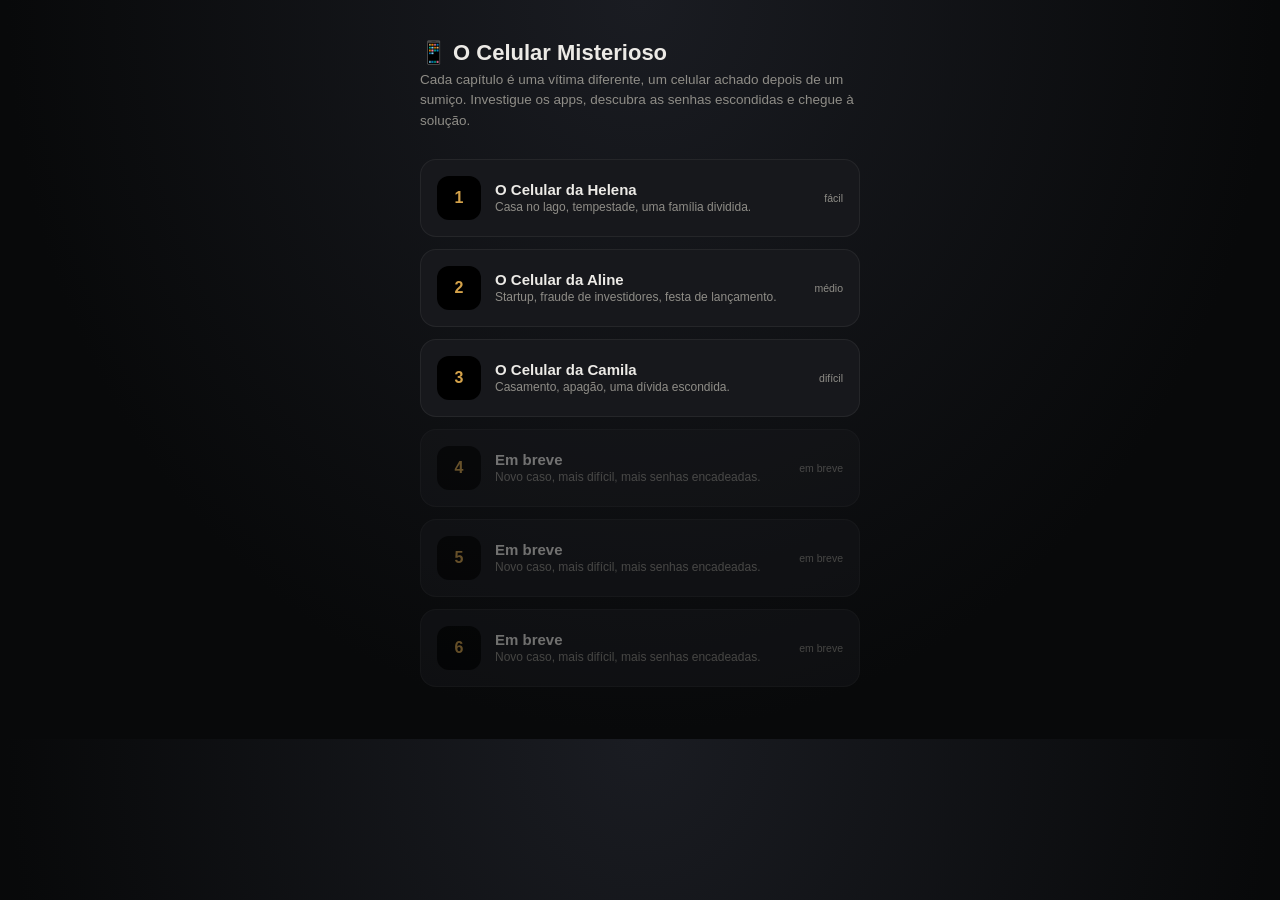
==== commit 9933e302: "Adicionar tela de capitulos e capitulos 1 a 4" ====
--- a/index.html
+++ b/index.html
@@ -3,352 +3,73 @@
 <head>
 <meta charset="UTF-8">
 <meta name="viewport" content="width=device-width, initial-scale=1, viewport-fit=cover">
-<title>O Celular da Aline</title>
+<title>O Celular Misterioso — Capítulos</title>
 <style>
 :root{
-  --bg:#0f1013; --ink:#eceae6; --dim:#8f8d87; --panel:#17181c; --panel2:#1f2126;
-  --accent:#d4a24a; --accent-dim:#7a5f2c; --alert:#c8564a; --me:#2c4a4a; --them:#22242a;
+  --bg:#0d0e12; --ink:#eceae6; --dim:#8f8d87; --panel:#17181c; --accent:#d4a24a;
   box-sizing:border-box; padding-top:env(safe-area-inset-top,0px); padding-bottom:env(safe-area-inset-bottom,0px);
 }
 *{box-sizing:border-box;}
-html{scroll-padding-top:env(safe-area-inset-top,0px);}
-body{margin:0;min-height:100%;background:radial-gradient(ellipse at top,#1a1c22 0%,#08090a 70%);display:flex;align-items:center;justify-content:center;font-family:-apple-system,BlinkMacSystemFont,"Segoe UI",Roboto,sans-serif;color:var(--ink);padding:24px 12px;}
-.frame{width:100%;max-width:380px;height:800px;background:#000;border-radius:44px;padding:12px;box-shadow:0 30px 60px rgba(0,0,0,.7),inset 0 0 0 2px #2a2a2a;}
-.screen{width:100%;height:100%;background:var(--bg);border-radius:32px;overflow:hidden;position:relative;display:flex;flex-direction:column;}
-.notch{position:absolute;top:0;left:50%;transform:translateX(-50%);width:120px;height:22px;background:#000;border-radius:0 0 16px 16px;z-index:60;}
-.lock{position:absolute;inset:0;display:flex;flex-direction:column;align-items:center;padding-top:70px;background:linear-gradient(170deg,#20242c 0%,#0f1013 65%);z-index:50;transition:transform .35s ease;}
-.lock.hidden{transform:translateY(-100%);}
-.lock .time{font-size:58px;font-weight:600;letter-spacing:-1px;}
-.lock .date{font-size:15px;color:var(--dim);margin-top:4px;}
-.lock .warn{margin-top:26px;background:rgba(255,255,255,.07);border-radius:14px;padding:10px 14px;font-size:12px;color:var(--dim);width:82%;line-height:1.5;}
-.lock .hint{margin-top:auto;margin-bottom:30px;font-size:12.5px;color:var(--dim);text-align:center;padding:0 30px;}
-.btn{padding:13px 24px;background:rgba(255,255,255,.08);border:1px solid rgba(255,255,255,.16);border-radius:20px;color:var(--ink);font-size:14px;cursor:pointer;font-family:inherit;}
-.home{flex:1;display:flex;flex-direction:column;padding:46px 18px 14px;overflow-y:auto;}
-.status{font-size:12px;color:var(--dim);text-align:center;}
-.apps{display:grid;grid-template-columns:repeat(3,1fr);gap:18px 10px;margin-top:18px;}
-.app{display:flex;flex-direction:column;align-items:center;gap:6px;background:none;border:none;color:var(--ink);font-family:inherit;cursor:pointer;}
-.icon{width:56px;height:56px;border-radius:16px;display:flex;align-items:center;justify-content:center;font-size:24px;position:relative;background:var(--panel2);}
-.badge{position:absolute;top:-4px;right:-4px;background:var(--alert);color:#fff;font-size:10px;font-weight:700;min-width:16px;height:16px;border-radius:8px;display:flex;align-items:center;justify-content:center;padding:0 3px;}
-.app span.l{font-size:10.5px;color:var(--dim);text-align:center;}
-.foot{margin-top:auto;text-align:center;font-size:11px;color:var(--dim);padding-top:14px;}
-.appscreen{position:absolute;inset:0;background:var(--bg);display:flex;flex-direction:column;transform:translateX(100%);transition:transform .3s ease;z-index:30;}
-.appscreen.active{transform:translateX(0);}
-.topbar{display:flex;align-items:center;gap:10px;padding:52px 16px 14px;border-bottom:1px solid rgba(255,255,255,.06);background:var(--panel);flex-shrink:0;}
-.back{background:none;border:none;color:var(--accent);font-size:20px;padding:0 8px 0 0;cursor:pointer;}
-.topbar h2{font-size:16px;margin:0;font-weight:600;}
-.list{flex:1;overflow-y:auto;padding:8px 0;}
-.list::-webkit-scrollbar,.chat::-webkit-scrollbar{display:none;}
-.row{display:flex;gap:12px;align-items:center;padding:11px 16px;border-bottom:1px solid rgba(255,255,255,.04);cursor:pointer;}
-.av{width:42px;height:42px;border-radius:50%;display:flex;align-items:center;justify-content:center;font-size:15px;font-weight:600;flex-shrink:0;}
-.row .m{flex:1;min-width:0;}
-.row .n{font-size:13.5px;font-weight:600;}
-.row .p{font-size:11.5px;color:var(--dim);white-space:nowrap;overflow:hidden;text-overflow:ellipsis;}
-.row .p.red{color:var(--alert);}
-.row .t{font-size:10.5px;color:var(--dim);align-self:flex-start;}
-.chat{flex:1;overflow-y:auto;padding:16px;display:flex;flex-direction:column;gap:9px;}
-.b{max-width:80%;padding:8px 12px;border-radius:16px;font-size:13px;line-height:1.4;}
-.b.t{align-self:flex-start;background:var(--them);border-bottom-left-radius:4px;}
-.b.m{align-self:flex-end;background:var(--me);border-bottom-right-radius:4px;}
-.b.c{box-shadow:0 0 0 1px var(--accent-dim);}
-.st{font-size:9.5px;color:var(--dim);text-align:center;margin:4px 0;}
-.who{font-size:10.5px;color:var(--accent);margin-bottom:-4px;margin-left:2px;}
-.grid{display:grid;grid-template-columns:repeat(3,1fr);gap:2px;padding:2px;}
-.ph{aspect-ratio:1;display:flex;align-items:center;justify-content:center;font-size:24px;background:var(--panel2);cursor:pointer;}
-.pv{padding:16px;}
-.big{width:100%;aspect-ratio:4/5;background:var(--panel2);border-radius:12px;display:flex;align-items:center;justify-content:center;font-size:56px;margin-bottom:14px;}
-.cap{font-size:12.5px;color:var(--dim);line-height:1.6;}
-.cap b{color:var(--ink);}
-.note{padding:13px 16px;border-bottom:1px solid rgba(255,255,255,.05);}
-.note .nt{font-size:13.5px;font-weight:600;margin-bottom:3px;}
-.note .nd{font-size:10.5px;color:var(--dim);margin-bottom:7px;}
-.note .nb{font-size:12.5px;color:#d6d3cb;line-height:1.6;white-space:pre-line;}
-.it{padding:12px 16px;border-bottom:1px solid rgba(255,255,255,.05);font-size:12.5px;line-height:1.55;}
-.it b{color:var(--accent);}
-.it .tm{font-size:10.5px;color:var(--dim);margin-top:4px;}
-.it .body{margin-top:6px;color:#d6d3cb;}
-.pinw{flex:1;display:flex;flex-direction:column;align-items:center;padding-top:40px;}
-.dots{display:flex;gap:14px;margin:18px 0 26px;}
-.dot{width:13px;height:13px;border-radius:50%;border:1.5px solid var(--dim);}
-.dot.on{background:var(--accent);border-color:var(--accent);}
-.keys{display:grid;grid-template-columns:repeat(3,70px);gap:14px;}
-.key{height:60px;border-radius:50%;background:var(--panel2);border:none;color:var(--ink);font-size:22px;font-family:inherit;cursor:pointer;}
-.key.x{background:none;cursor:default;}
-.shake{animation:sh .35s;}
-@keyframes sh{25%{transform:translateX(-8px)}75%{transform:translateX(8px)}}
+body{
+  margin:0;min-height:100%;background:radial-gradient(ellipse at top,#1a1c22 0%,#08090a 70%);
+  display:flex;justify-content:center;font-family:-apple-system,BlinkMacSystemFont,"Segoe UI",Roboto,sans-serif;
+  color:var(--ink);padding:40px 16px;
+}
+.wrap{width:100%;max-width:440px;}
+h1{font-size:22px;margin:0 0 4px;}
+.sub{color:var(--dim);font-size:13.5px;margin-bottom:28px;line-height:1.5;}
+.card{
+  display:flex;align-items:center;gap:14px;background:var(--panel);
+  border:1px solid rgba(255,255,255,.06);border-radius:16px;padding:16px;margin-bottom:12px;
+  text-decoration:none;color:var(--ink);
+}
+.card.locked{opacity:.45;}
+.num{
+  width:44px;height:44px;border-radius:12px;background:#000;display:flex;align-items:center;
+  justify-content:center;font-weight:700;color:var(--accent);flex-shrink:0;font-size:16px;
+}
+.card .t{font-size:15px;font-weight:600;}
+.card .d{font-size:12px;color:var(--dim);margin-top:2px;}
+.tag{margin-left:auto;font-size:10.5px;color:var(--dim);white-space:nowrap;}
 </style>
 </head>
 <body>
-<div class="frame"><div class="screen" id="scr">
-<div class="notch"></div>
-<div class="lock" id="lock">
-  <div class="time">23:58</div>
-  <div class="date">quinta-feira, 12 de novembro</div>
-  <div class="warn">⚠️ Queda de energia no prédio da Vórtice às 23:41, durante a festa de lançamento. Câmeras do 7º andar fora do ar por 6 minutos.</div>
-  <div class="hint">celular achado na sala de servidores, tela pra baixo. Sem senha: ela nunca trancava.</div>
-  <button class="btn" onclick="document.getElementById('lock').classList.add('hidden')">desbloquear ↑</button>
+<div class="wrap">
+  <h1>📱 O Celular Misterioso</h1>
+  <div class="sub">Cada capítulo é uma vítima diferente, um celular achado depois de um sumiço. Investigue os apps, descubra as senhas escondidas e chegue à solução.</div>
+
+  <a class="card" href="capitulo1.html">
+    <div class="num">1</div>
+    <div><div class="t">O Celular da Helena</div><div class="d">Casa no lago, tempestade, uma família dividida.</div></div>
+    <div class="tag">fácil</div>
+  </a>
+
+  <a class="card" href="capitulo2.html">
+    <div class="num">2</div>
+    <div><div class="t">O Celular da Aline</div><div class="d">Startup, fraude de investidores, festa de lançamento.</div></div>
+    <div class="tag">médio</div>
+  </a>
+
+  <a class="card" href="capitulo3.html">
+    <div class="num">3</div>
+    <div><div class="t">O Celular da Camila</div><div class="d">Casamento, apagão, uma dívida escondida.</div></div>
+    <div class="tag">difícil</div>
+  </a>
+  <div class="card locked">
+    <div class="num">4</div>
+    <div><div class="t">Em breve</div><div class="d">Novo caso, mais difícil, mais senhas encadeadas.</div></div>
+    <div class="tag">em breve</div>
+  </div>
+  <div class="card locked">
+    <div class="num">5</div>
+    <div><div class="t">Em breve</div><div class="d">Novo caso, mais difícil, mais senhas encadeadas.</div></div>
+    <div class="tag">em breve</div>
+  </div>
+  <div class="card locked">
+    <div class="num">6</div>
+    <div><div class="t">Em breve</div><div class="d">Novo caso, mais difícil, mais senhas encadeadas.</div></div>
+    <div class="tag">em breve</div>
+  </div>
 </div>
-<div class="home">
-  <div class="status">Aline Ferraz, 26, gerente de produto na Vórtice · desaparecida desde as 23:47</div>
-  <div class="apps" id="apps"></div>
-  <div class="foot">bateria 6% · sincronizando...</div>
-</div>
-</div></div>
-
-<script>
-var scr=document.getElementById('scr'),stack=[],cur='';
-function push(title,html,cls){
-  var d=document.createElement('div');d.className='appscreen';
-  d.innerHTML='<div class="topbar"><button class="back">‹</button><h2>'+title+'</h2></div><div class="'+(cls||'list')+'">'+html+'</div>';
-  d.querySelector('.back').onclick=pop;scr.appendChild(d);
-  requestAnimationFrame(function(){requestAnimationFrame(function(){d.classList.add('active');});});
-  stack.push(d);return d;
-}
-function pop(){var d=stack.pop();if(!d)return;d.classList.remove('active');setTimeout(function(){d.remove();},300);}
-var unlocked={},lockCtx=null;
-function openLock(id,title,hint,password,onSuccess){
-  cur='';var k='';
-  for(var i=1;i<=9;i++)k+='<button class="key" onclick="pinTry('+i+')">'+i+'</button>';
-  k+='<button class="key x"></button><button class="key" onclick="pinTry(0)">0</button><button class="key" onclick="pinDelG()">⌫</button>';
-  lockCtx={password:password,onSuccess:onSuccess,id:id};
-  push(title,'<div style="font-size:15px">Digite a senha</div><div class="cap" style="text-align:center;padding:6px 30px 0">'+hint+'</div><div class="dots" id="dotsG"><div class="dot"></div><div class="dot"></div><div class="dot"></div><div class="dot"></div></div><div class="keys">'+k+'</div>','pinw');
-}
-function pinTry(n){
-  if(cur.length>=4)return;cur+=n;dotsG();
-  if(cur.length===4){setTimeout(function(){
-    if(cur===lockCtx.password){unlocked[lockCtx.id]=true;pop();cur='';renderApps();lockCtx.onSuccess();}
-    else{var d=document.getElementById('dotsG');d.classList.add('shake');setTimeout(function(){d.classList.remove('shake');cur='';dotsG();},400);}
-  },200);}
-}
-function pinDelG(){cur=cur.slice(0,-1);dotsG();}
-function dotsG(){var e=document.querySelectorAll('#dotsG .dot');for(var i=0;i<e.length;i++)e[i].classList.toggle('on',i<cur.length);}
-function tryOpen(id,title,hint,password,fn){ if(unlocked[id]) fn(); else openLock(id,title,hint,password,fn); }
-
-var K={t:'b t',m:'b m',T:'b t c',M:'b m c'};
-function chat(a){return a.map(function(x){
-  if(x[0]==='s')return '<div class="st">'+x[1]+'</div>';
-  return (x[2]?'<div class="who">'+x[2]+'</div>':'')+'<div class="'+K[x[0]]+'">'+x[1]+'</div>';}).join('');}
-function rows(a,fn){return a.map(function(x,i){
-  return '<div class="row" onclick="'+fn+'('+i+')"><div class="av" style="background:'+x.c+'">'+x.a+'</div><div class="m"><div class="n">'+x.n+'</div><div class="p '+(x.r?'red':'')+'">'+x.p+'</div></div><div class="t">'+x.t+'</div></div>';}).join('');}
-function notes(a){return a.map(function(x){
-  return '<div class="note"><div class="nt">'+x.t+'</div><div class="nd">'+x.d+'</div><div class="nb">'+x.b+'</div></div>';}).join('');}
-function items(a){return a.map(function(x){
-  return '<div class="it"><b>'+x.b+'</b>'+(x.x?'<div class="body">'+x.x+'</div>':'')+'<div class="tm">'+x.t+'</div></div>';}).join('');}
-function photos(a,fn){return '<div class="grid">'+a.map(function(x,i){return '<div class="ph" onclick="'+fn+'('+i+')">'+x.e+'</div>';}).join('')+'</div>';}
-function photoView(x){push(x.t,'<div class="big">'+x.e+'</div><div class="cap">'+x.c+'</div>','list pv');}
-
-/* ===================== CELULAR DA ALINE ===================== */
-var TH=[
-{a:'🚀',c:'#3a3f4a',n:'Squad Vórtice 2.0',p:'Sophia: alguém viu a Aline?',t:'23:44',m:[
- ['t','pessoal, energia caiu no prédio inteiro, alguém sabe o que houve?','Miqueias'],
- ['t','o gerador do 7º andar não ligou, isso nunca aconteceu','Renata'],
- ['m','estou tentando falar com a segurança'],
- ['t','Aline, cadê você? o Otávio Serra tá perguntando de você lá embaixo','Renata'],
- ['t','alguém viu a Aline? ela sumiu do meio da festa','Sophia'],
- ['s','23:44 · 6 pessoas']]},
-{a:'R',c:'#6a3a3a',n:'Renata (CEO)',p:'guarda esse assunto pra depois da rodada',t:'22:10',m:[
- ['t','Preciso falar com você antes da apresentação de hoje.'],
- ['m','É sobre os números de usuários ativos?'],
- ['T','Guarda esse assunto pra depois da rodada de investimento, Aline. Tá tudo sob controle.'],
- ['m','Renata, um terço desses usuários são contas fantasmas. Vou falar isso no palco se precisar.'],
- ['T','Você não vai fazer isso na frente do Otávio Serra. Isso quebraria a empresa.'],
- ['m','Então explica os números direito, com a verdade.'],
- ['t','Depois da festa. Aqui não.'],
- ['s','22:10 · lida']]},
-{a:'M',c:'#4a5a6a',n:'Miqueias (CTO)',p:'não fala nada até eu te mostrar uma coisa',t:'23:05',m:[
- ['t','Aline, antes de qualquer coisa, deixa eu te mostrar uma coisa na sala de servidores.'],
- ['m','Agora? a festa já começou'],
- ['T','É rápido. Não fala nada pra ninguém até eu te mostrar uma coisa, prometo que muda sua cabeça sobre isso tudo.'],
- ['m','Tá bem, te encontro lá às 23:40'],
- ['t','Vem sozinha. É delicado.'],
- ['s','23:05 · entregue']]},
-{a:'S',c:'#5a4a6a',n:'Sophia (Growth)',p:'não confia em tudo que o Miqueias fala',t:'23:12',m:[
- ['t','Vi você saindo mais cedo da apresentação, tá tudo bem?'],
- ['m','Descobri uma coisa grave sobre os números, Sophia.'],
- ['T','Eu sei. Suspeito disso há semanas. Não confia em tudo que o Miqueias fala, ele está mais estranho que o normal.'],
- ['m','Por quê?'],
- ['t','Ele e a Renata se trancaram na sala dela hoje de manhã, por quase uma hora.'],
- ['s','23:12 · lida']]},
-{a:'E',c:'#5a6a4a',n:'Eloh (jornalista)',p:'me manda qualquer coisa que você tiver hoje',t:'21:30',m:[
- ['t','Recebi seu áudio de ontem. Isso é sério, Aline.'],
- ['m','Vou tentar pegar mais provas hoje na festa.'],
- ['T','Cuidado. Se o Otávio Serra descobrir antes da rodada fechar, ele pode reagir mal — ele já perdeu muito dinheiro nesse tipo de aposta antes.'],
- ['m','Vou ficar de olho.'],
- ['t','Me manda qualquer coisa que você tiver hoje, mesmo que pareça pouco.'],
- ['s','21:30 · lida']]},
-{a:'N',c:'#4a4a4a',n:'Seu Nato (segurança)',p:'vi o CTO descendo pela escada de emergência',t:'23:50',m:[
- ['t','Dona Aline, a senhora está bem? Vi tumulto lá em cima.'],
- ['T','Vi o CTO descendo pela escada de emergência correndo, sozinho, uns 5 minutos atrás.'],
- ['t','Deixei a porta dos fundos destrancada, caso a senhora precise sair rápido e sem ser vista.'],
- ['s','23:50 · entregue']]}
-];
-function openTH(i){push(TH[i].n,chat(TH[i].m),'chat');}
-
-var PH=[
-{e:'📊',t:'22:00',c:'Print do dashboard de usuários ativos. <b>Um filtro escondido remove 40 mil contas</b> sempre que alguém de fora da empresa olha o número.'},
-{e:'🤖',t:'22:05',c:'Lista de contas criadas na mesma madrugada, todas com o mesmo padrão de e-mail. <b>Bots</b>, aparentemente comprados.'},
-{e:'🖥️',t:'23:38',c:'Foto tremida da sala de servidores. <b>Miqueias mexendo em um HD externo</b>, sem perceber que estava sendo fotografado.'},
-{e:'📄',t:'21:00',c:'Contrato do aporte: <b>R$ 50 milhões do investidor Otávio Serra</b>, condicionados a "métricas de crescimento validadas".'},
-{e:'🪜',t:'23:45',c:'Escada de emergência do 7º andar, foto escura. <b>Duas silhuetas</b> descendo às pressas.'},
-{e:'🚪',t:'23:49',c:'Porta dos fundos do prédio, entreaberta, chuva lá fora. <b>Um crachá caído no chão</b>, perto da soleira.'},
-{e:'🎂',t:'03/06',c:'Foto do bolo de "3 anos de Vórtice" da Aline. Legenda: <b>«3 anos aqui hoje, mal posso acreditar»</b>.'},
-{e:'🐈',t:'14/02',c:'Foto do gato dela, Pixel, com balões. Legenda: <b>«feliz aniversário, Pixel! hoje o danado completa 3 anos»</b>.'},
-{e:'🏢',t:'antiga',c:'Foto de uma placa na recepção: <b>«Vórtice — fundada em 2016»</b>.'},
-{e:'👨‍💼',t:'21:50',c:'Foto do investidor Otávio Serra apertando a mão da Renata no tapete vermelho da festa, sorrindo pras câmeras.'},
-{e:'📱',t:'23:06',c:'Print de e-mail arquivado: assunto «Métricas — não repassar antes de 21/03», data da primeira reunião com o Otávio Serra.'},
-{e:'🕯️',t:'23:20',c:'Foto da mesa de bebidas. Ao fundo, <b>Renata sussurrando no ouvido do Miqueias</b>, os dois sérios.'}
-];
-function openPH(i){photoView(PH[i]);}
-
-var NT=[
-{t:'os números não fecham',d:'ontem',b:'40 mil contas somem quando alguém olha de fora\nisso não é erro de sistema, é filtro de propósito\nvou confrontar alguém hoje na festa'},
-{t:'quem ganha com isso',d:'anteontem',b:'1. Renata: rodada salva a empresa da falência\n2. Miqueias: mantém o cargo, talvez receba bônus\n3. Otávio Serra: dobra o investimento se acreditar no crescimento\n4. eu: perco meu emprego se abrir a boca'},
-{t:'senha do Insta',d:'mês passado',b:'uso o aniversário do Pixel, meu gato, de senha desse perfil\n14 de fevereiro, dia que ele completou 3 aninhos\nninguém do trabalho sabe desse perfil'},
-{t:'Miqueias e as senhas dele',d:'faz tempo',b:'ele sempre usa o aniversário da filha dele em tudo\nele mesmo me contou rindo, achando engraçado\n7 de setembro'},
-{t:'plano pra festa',d:'hoje, 20:00',b:'1. gravar qualquer confissão possível\n2. mandar tudo pra Eloh em tempo real\n3. se o Miqueias mostrar algo na sala de servidores, tirar fotos\n4. não ficar sozinha com a Renata'},
-{t:'se eu sumir',d:'hoje, 23:15',b:'os prints estão comigo e com a Eloh\nnão confiem no Miqueias, mas ele pode não ser o pior da história\nprocurem quem realmente lucra com a rodada de investimento'}
-];
-
-var IGM=[
- ['t','Você me mandou os prints ontem à noite, recebi tudo.','Eloh'],
- ['m','Perfeito. Ainda vou conseguir mais hoje na festa.'],
- ['t','Cuidado com o Otávio Serra. Descobri que ele já processou dois fundadores por "fraude de métricas" antes — ele não brinca quando perde dinheiro.','Eloh'],
- ['m','Vou publicar segunda de qualquer jeito, com ou sem a empresa inteira em cima de mim.'],
- ['T','Mudei a senha do meu e-mail de trabalho pra data que vi o dashboard fraudado pela primeira vez, 10 de agosto. Só pra constar.','Eloh'],
- ['m','1008. Boa lembrança.'],
- ['t','Boa festa. Qualquer coisa, me liga.','Eloh']
-];
-function openIG(){push('Instagram · @aline.fora.do.trabalho (privado)',chat(IGM),'chat');}
-
-var EM=[
-{b:'Vórtice: pauta da reunião de investidores',x:'Apresentação às 22h30. Métricas de crescimento validadas pelo time de dados.',t:'hoje, 09:00'},
-{b:'Miqueias: sobre os números',x:'Precisamos alinhar o discurso antes da apresentação de hoje. Me procura.',t:'hoje, 14:20'},
-{b:'Renata: confidencial',x:'O que conversamos ontem fica entre nós até a rodada fechar. Depois eu explico tudo com calma.',t:'ontem, 19:40'},
-{b:'Rascunho: matéria pra Eloh',x:'«Vórtice: como uma startup inflou usuários pra levantar R$ 50 milhões»',t:'rascunho'},
-{b:'Lembrete pra mim mesma',x:'Mudei a senha da galeria de fotos pra data da nossa primeira reunião com o Otávio Serra, 21 de março.',t:'quinta'}
-];
-
-var AG=[
-{b:'Apresentação Vórtice 2.0',x:'22:30, auditório do 7º andar. Presença obrigatória de toda a liderança.',t:'hoje'},
-{b:'Falar com o Miqueias',x:'23:00. Ele disse que ia me mostrar algo na sala de servidores.',t:'hoje'},
-{b:'Festa de lançamento',x:'23:15, terraço. Otávio Serra confirmado.',t:'hoje'},
-{b:'Publicar matéria com a Eloh',x:'Segunda, 08h.',t:'segunda'},
-{b:'Assinatura da rodada',x:'15 de novembro. Anotação: «se as métricas forem aceitas assim, o problema nunca mais sai do tapete».',t:'15/11'}
-];
-
-var GR=[
-{b:'Gravador 1',x:'Transcrição: «...se você fizer barulho hoje, quebra a rodada e quebra a empresa inteira, pensa direito...» (voz de Renata, abafada)',t:'hoje, 22:12'},
-{b:'Gravador 2',x:'Transcrição: «Só preciso que você venha comigo até os servidores, cinco minutos, eu resolvo isso com você.» (voz de Miqueias)',t:'hoje, 23:39'},
-{b:'Gravador 3',x:'Transcrição: passos correndo, uma porta batendo, silêncio, depois só o som da chuva.',t:'hoje, 23:47'},
-{b:'Gravador 4 (oculto)',x:'Transcrição: «...a assinatura final com o Otávio fica pra 15 de novembro, antes disso ninguém liga pro que a Aline andou dizendo...» (voz de Renata, ao telefone)',t:'hoje, 21:40'}
-];
-
-var SA=[
-{b:'Passos',x:'De 23:39 a 23:47: 380 passos, do auditório até a sala de servidores e depois até a escada de emergência.',t:'hoje'},
-{b:'Batimentos',x:'Pico de 152 bpm às 23:44. Cai pra 98 bpm às 23:49, como se o perigo tivesse ficado pra trás.',t:'hoje'},
-{b:'Última atividade',x:'23:47: celular parado, tela pra baixo, até ser encontrado por Sophia às 00:02.',t:'hoje'}
-];
-
-var LO=[
-{b:'22:00',x:'Auditório do 7º andar (apresentação)',t:'hoje'},
-{b:'22:45',x:'Sala da Renata, 8 minutos',t:'hoje'},
-{b:'23:39',x:'Sala de servidores, com o Miqueias',t:'hoje'},
-{b:'23:44',x:'Escada de emergência, descendo',t:'hoje'},
-{b:'23:47',x:'Área de carga do estacionamento. Sinal de GPS oscila e depois se perde.',t:'hoje'},
-{b:'00:02',x:'Celular encontrado por Sophia na sala de servidores, no chão',t:'hoje'}
-];
-
-var SO=[
-{b:'Miqueias',x:'apagou um story às 23:10: «hoje decide muita coisa»',t:'hoje'},
-{b:'Otávio Serra',x:'começou a seguir seu perfil profissional às 23:00, pela primeira vez em 2 anos de contrato',t:'hoje'},
-{b:'Renata',x:'postou foto do brinde com a legenda: «rumo aos 50 milhões, juntos» (com o Otávio ao lado)',t:'hoje, 22:50'},
-{b:'Sophia',x:'comentou numa foto antiga sua: «se cuida hoje, fica esperta»',t:'hoje, 21:15'},
-{b:'Desconhecido',x:'viu seu story 5 vezes às 23:41, perfil recém-criado, sem posts',t:'hoje'}
-];
-
-var CF=[
-{t:'Quem realmente lucra',x:'Planilha oculta mostra que Otávio Serra já era sócio minoritário da Vórtice antes da rodada — ele lucraria em dobro se o valuation inflado fosse aceito e triplicaria se revendesse a posição depois.'},
-{t:'Ameaça velada',x:'E-mail apagado do Otávio Serra pra Renata: «Você sabe o que acontece com fundadoras que me fazem perder dinheiro. Resolve isso antes de amanhã.»'},
-{t:'O acordo com Miqueias',x:'Mensagens mostram que Miqueias não queria machucar a Aline — só queria o notebook dela de volta antes que ela enviasse tudo pra imprensa. Ele se arrependeu na mesma noite.'},
-{t:'Pra onde a Aline foi',x:'Ela desceu pela escada de emergência, atravessou a área de carga e entrou na van de entregas que sai do prédio toda noite às 23:50. O motorista, sem saber de nada, a deixou na casa da Eloh.'}
-];
-function openCF(){push('Cofre',items(CF));}
-
-/* ===================== CELULAR DO MIQUEIAS ===================== */
-var VM=[
- ['s','ontem'],['t','A Aline está desconfiada dos números. Isso precisa sumir antes da rodada.','Renata'],
- ['m','Renata, eu não sei se aguento mentir mais.'],['T','Você já assinou os relatórios. Se isso cair, cai com você junto.','Renata'],
- ['s','hoje, 23:04'],['T','Chama ela pra sala de servidores. Só pra pegar o notebook, nada além disso.','Renata'],['M','Ninguém vai machucar ela. Prometo.'],
- ['t','Só quero aquele notebook de volta antes que envie o e-mail.','Renata'],
- ['s','23:48'],['M','Ela fugiu pela escada antes que eu conseguisse falar direito. O notebook ainda está com ela.'],['T','Procura no estacionamento. E não fala nada pro Otávio ainda.','Renata']
-];
-var VN=[
-{t:'dashboard fraudado',d:'2 meses atrás',b:'Renata pediu pra eu esconder as contas fantasmas do relatório pros investidores.\nEu topei porque prometeram me dar equity.'},
-{t:'o Otávio Serra',d:'semana passada',b:'Ele já era sócio antes da rodada, ninguém sabe disso além da Renata e eu.\nSe isso vazar, ele processa a empresa inteira.'},
-{t:'contar pra Aline?',d:'hoje, 23:50',b:'Eu não queria isso.\nSe ela publicar, eu perco tudo.\nSe eu contar a verdade primeiro, talvez sobre alguma coisa pra mim.'}
-];
-var VE=[
-{b:'Otávio Serra: sobre o valuation',x:'Espero que os números de amanhã reflitam o que conversamos. Não gosto de surpresas.',t:'terça'},
-{b:'Renata: sem rastros',x:'Apaga esse e-mail do dashboard. Nada de provas por escrito.',t:'quinta'}
-];
-var VG=[
-{b:'Áudio de Renata (encaminhado)',x:'«Quando a rodada fechar, ninguém mais vai perguntar de onde vieram os usuários. Relaxa.»',t:'quinta'}
-];
-var VP=[{e:'📸',t:'terça',c:'Print do dashboard real, sem o filtro. <b>Os números verdadeiros são 40% menores</b> que os apresentados aos investidores.'}];
-function openPin(){ openLock('vin','Celular do Miqueias','quatro números. Ele usa a mesma senha em tudo há anos.','0709', vhome); }
-function vhome(){
-  push('Celular do Miqueias','<div class="apps" style="padding:14px 18px">'+
-  [['💬','Mensagens','vmsg'],['📝','Notas','vnote'],['✉️','E-mail','vmail'],['🎙️','Gravador','vrec'],['🖼️','Fotos','vpic']].map(function(x){
-   return '<button class="app" onclick="'+x[2]+'()"><div class="icon">'+x[0]+'</div><span class="l">'+x[1]+'</span></button>';}).join('')+'</div>');
-}
-function vmsg(){push('Renata',chat(VM),'chat');}
-function vnote(){push('Notas',notes(VN));}
-function vmail(){push('E-mail',items(VE));}
-function vrec(){push('Gravador',items(VG));}
-function vpic(){push('Fotos','<div class="grid"><div class="ph" onclick="photoView(VP[0])">📸</div></div>');}
-
-/* ===================== SOLUÇÃO ===================== */
-function openSol(){
-  push('Solução','<div class="cap" style="padding:16px" id="sw">Só toque quando todo mundo já tiver votado. Não tem volta.<br><br><button class="btn" onclick="document.getElementById(\'st\').style.display=\'block\';document.getElementById(\'sw\').style.display=\'none\'">revelar solução</button></div>'+
-  '<div id="st" class="cap" style="display:none;padding:16px;line-height:1.7"><b>Vilões diretos: Renata e Miqueias.</b><br><br>Renata inflou os números de usuários da Vórtice pra fechar uma rodada de R$ 50 milhões e salvar a empresa da falência. Miqueias, o CTO, escondeu as contas fantasmas no dashboard em troca de equity. Quando Aline descobriu e ameaçou publicar tudo, Miqueias a chamou pra sala de servidores só pra recuperar o notebook dela — sem intenção de machucá-la, mas assustando-a o bastante pra ela fugir.<br><br><b>Inocentes:</b> Sophia (desconfiava e tentou avisar Aline), Eloh (jornalista aliada, recebia as provas) e Seu Nato (deixou a porta dos fundos aberta pra ajudar).<br><br><b>Final:</b> ninguém sequestrou a Aline. Ela desceu pela escada de emergência, atravessou a área de carga e pegou a van de entregas que sai do prédio toda noite, indo direto pra casa da Eloh. Está segura, com o notebook e as provas em mãos.<br><br><b>Mandante por trás de tudo:</b> Otávio Serra, o investidor. Ele já era sócio oculto da empresa antes da rodada e ameaçou Renata diretamente caso o valuation caísse. As provas disso ficam no Cofre, no fim da cadeia de senhas.<br><br><b>Pistas-chave:</b> filtro escondido no dashboard, contrato do aporte, escada de emergência, o crachá caído, gravações e o celular do Miqueias (senha 0709).</div>');
-}
-
-/* ===================== HOME ===================== */
-var APP=[
- ['💬','Mensagens',function(){push('Mensagens',rows(TH.map(function(x){return {a:x.a,c:x.c,n:x.n,p:x.p,t:x.t};}),'openTH'));},9],
- ['📝','Notas',function(){tryOpen('notas','Notas','quatro números. O dia em que ela completou um marco de carreira.','0306',function(){push('Notas',notes(NT));});},2,'notas'],
- ['📷','Instagram',function(){tryOpen('insta','Instagram','quatro números. Aniversário de alguém muito peludo e querido.','1402',openIG);},0,'insta'],
- ['✉️','E-mail',function(){tryOpen('email','E-mail','quatro números, dia e mês. Ligado à primeira vez que ela viu algo suspeito.','1008',function(){push('E-mail',items(EM));});},5,'email'],
- ['🖼️','Galeria',function(){tryOpen('galeria','Galeria','quatro números. A primeira reunião com um nome importante.','2103',function(){push('Galeria',photos(PH,'openPH'));});},0,'galeria'],
- ['📞','Ligações',function(){push('Ligações',rows([
-   {a:'M',c:'#4a5a6a',n:'Miqueias',p:'recebida · 3 min',t:'23:04'},
-   {a:'R',c:'#6a3a3a',n:'Renata',p:'perdida',r:1,t:'22:50'},
-   {a:'S',c:'#5a4a6a',n:'Sophia',p:'feita · 1 min',t:'23:14'},
-   {a:'E',c:'#5a6a4a',n:'Eloh',p:'feita · 2 min',t:'21:31'},
-   {a:'N',c:'#4a4a4a',n:'Seu Nato',p:'recebida · 0:20',t:'23:50'},
-   {a:'?',c:'#333',n:'Número desconhecido',p:'perdida',r:1,t:'23:55'}
- ],'void'));}],
- ['🔔','Redes',function(){push('Redes',items(SO));},3],
- ['📅','Agenda',function(){push('Agenda',items(AG));}],
- ['🎙️','Gravador',function(){tryOpen('grav','Gravador','quatro números. Não é uma data, é um ano.','2016',function(){push('Gravador',items(GR));});},4,'grav'],
- ['❤️','Saúde',function(){push('Saúde',items(SA));}],
- ['📍','Localização',function(){push('Localização',items(LO));}],
- ['🗝️','Cofre',function(){tryOpen('cofre','Cofre','quatro números. Um dia de novembro que ainda vai chegar.','1511',openCF);},0,'cofre'],
- ['🔒','Celular do Miqueias',openPin],
- ['🔍','Solução',openSol]
-];
-function renderApps(){
-  var c=document.getElementById('apps');c.innerHTML='';
-  APP.forEach(function(a){
-    var locked=a[4]&&!unlocked[a[4]];
-    var b=document.createElement('button');b.className='app';
-    var badge=locked?'<span class="badge" style="background:#555">🔒</span>':(a[3]?'<span class="badge">'+a[3]+'</span>':'');
-    b.innerHTML='<div class="icon">'+a[0]+badge+'</div><span class="l">'+a[1]+'</span>';
-    b.onclick=a[2];c.appendChild(b);
-  });
-}
-renderApps();
-function void0(){}
-window['void']=void0;
-</script>
 </body>
 </html>
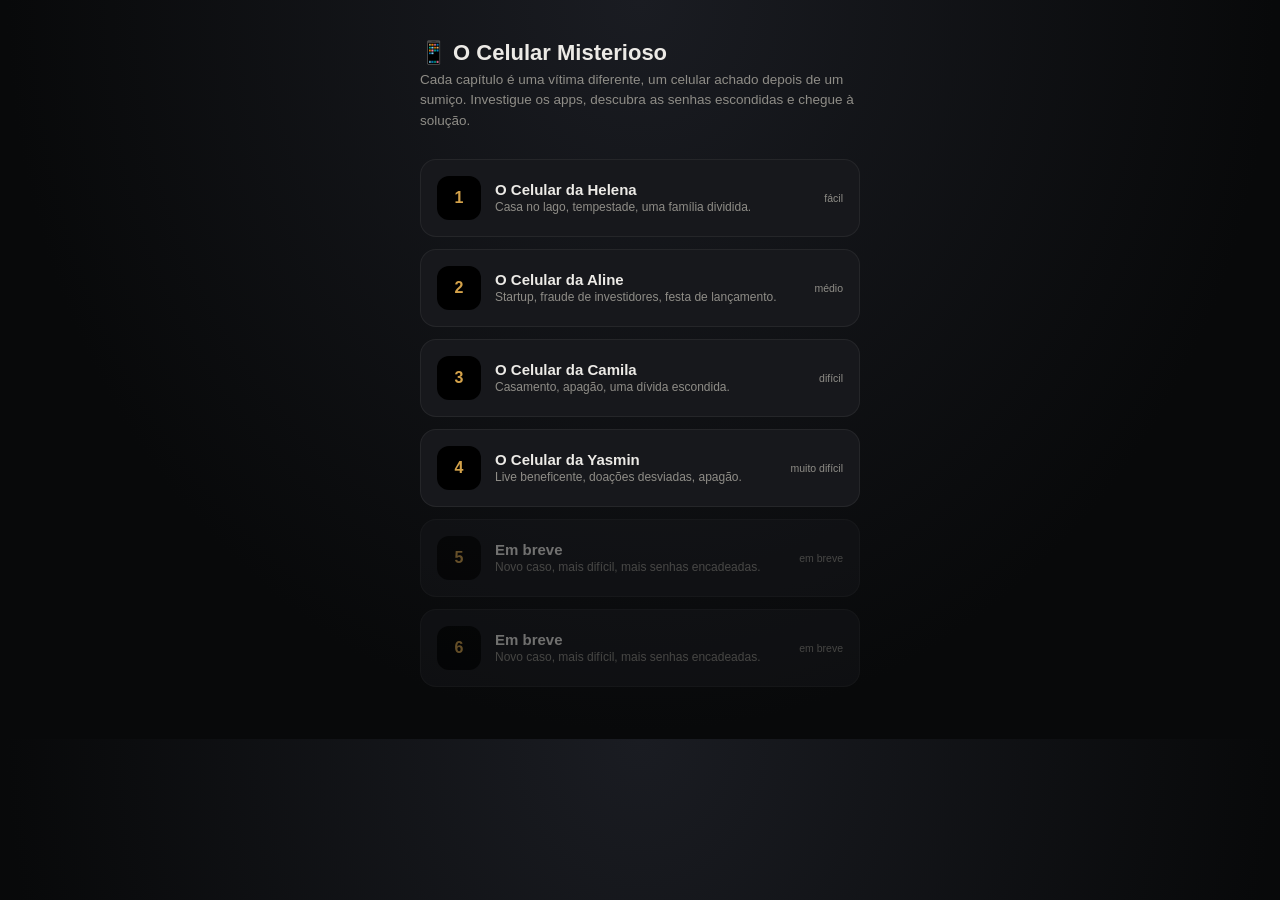
==== commit bcd37a1f: "Corrigir index com capitulo 4" ====
--- a/index.html
+++ b/index.html
@@ -55,11 +55,11 @@
     <div><div class="t">O Celular da Camila</div><div class="d">Casamento, apagão, uma dívida escondida.</div></div>
     <div class="tag">difícil</div>
   </a>
-  <div class="card locked">
+  <a class="card" href="capitulo4.html">
     <div class="num">4</div>
-    <div><div class="t">Em breve</div><div class="d">Novo caso, mais difícil, mais senhas encadeadas.</div></div>
-    <div class="tag">em breve</div>
-  </div>
+    <div><div class="t">O Celular da Yasmin</div><div class="d">Live beneficente, doações desviadas, apagão.</div></div>
+    <div class="tag">muito difícil</div>
+  </a>
   <div class="card locked">
     <div class="num">5</div>
     <div><div class="t">Em breve</div><div class="d">Novo caso, mais difícil, mais senhas encadeadas.</div></div>
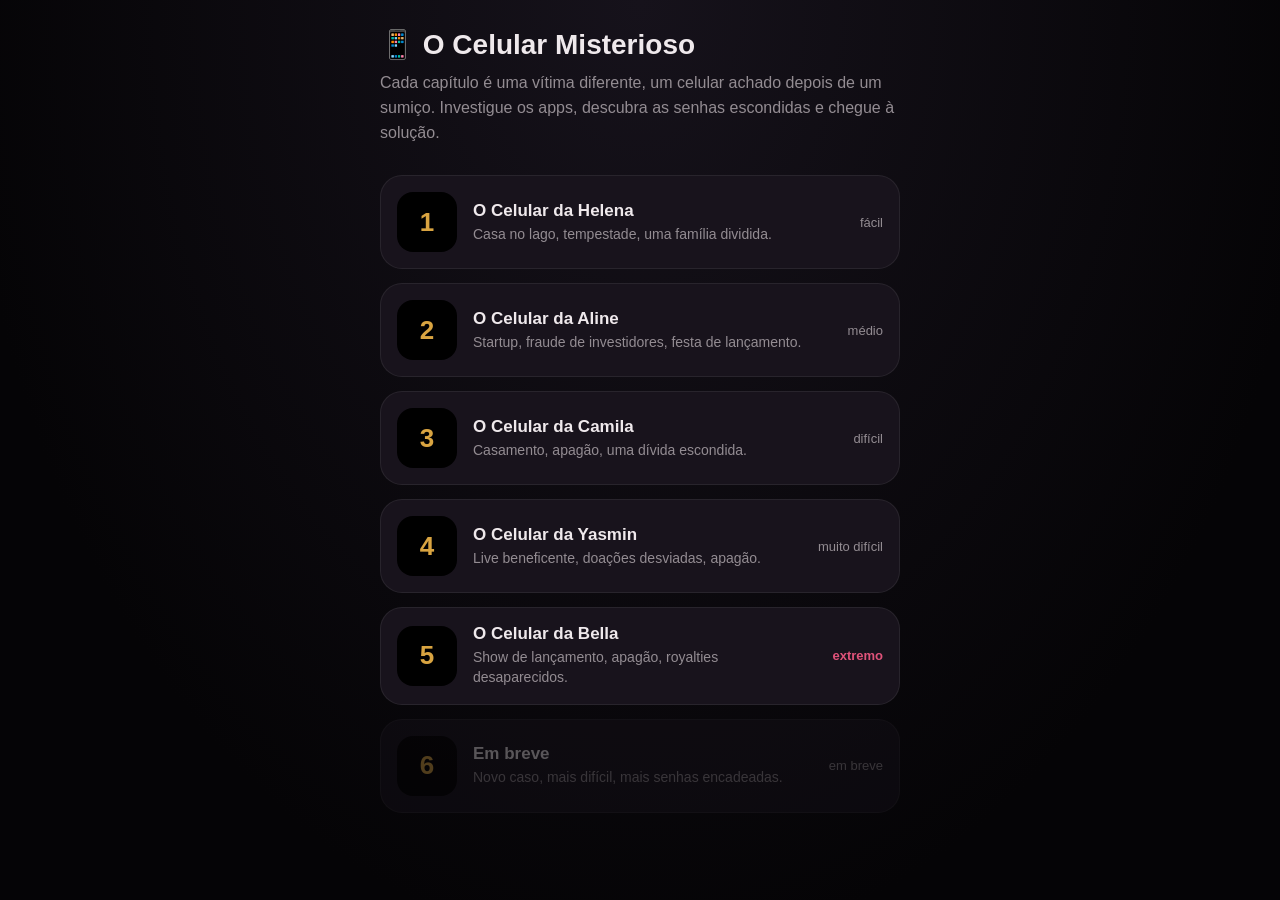
==== commit af0cd371: "Capítulo 5" ====
--- a/index.html
+++ b/index.html
@@ -3,73 +3,34 @@
 <head>
 <meta charset="UTF-8">
 <meta name="viewport" content="width=device-width, initial-scale=1, viewport-fit=cover">
-<title>O Celular Misterioso — Capítulos</title>
+<title>O Celular Misterioso</title>
 <style>
-:root{
-  --bg:#0d0e12; --ink:#eceae6; --dim:#8f8d87; --panel:#17181c; --accent:#d4a24a;
-  box-sizing:border-box; padding-top:env(safe-area-inset-top,0px); padding-bottom:env(safe-area-inset-bottom,0px);
-}
 *{box-sizing:border-box;}
-body{
-  margin:0;min-height:100%;background:radial-gradient(ellipse at top,#1a1c22 0%,#08090a 70%);
-  display:flex;justify-content:center;font-family:-apple-system,BlinkMacSystemFont,"Segoe UI",Roboto,sans-serif;
-  color:var(--ink);padding:40px 16px;
-}
-.wrap{width:100%;max-width:440px;}
-h1{font-size:22px;margin:0 0 4px;}
-.sub{color:var(--dim);font-size:13.5px;margin-bottom:28px;line-height:1.5;}
-.card{
-  display:flex;align-items:center;gap:14px;background:var(--panel);
-  border:1px solid rgba(255,255,255,.06);border-radius:16px;padding:16px;margin-bottom:12px;
-  text-decoration:none;color:var(--ink);
-}
-.card.locked{opacity:.45;}
-.num{
-  width:44px;height:44px;border-radius:12px;background:#000;display:flex;align-items:center;
-  justify-content:center;font-weight:700;color:var(--accent);flex-shrink:0;font-size:16px;
-}
-.card .t{font-size:15px;font-weight:600;}
-.card .d{font-size:12px;color:var(--dim);margin-top:2px;}
-.tag{margin-left:auto;font-size:10.5px;color:var(--dim);white-space:nowrap;}
+body{margin:0;min-height:100vh;background:radial-gradient(ellipse at top,#16121b 0%,#050406 75%);color:#efe9ec;font-family:-apple-system,BlinkMacSystemFont,"Segoe UI",Roboto,sans-serif;padding:calc(28px + env(safe-area-inset-top,0px)) 16px calc(40px + env(safe-area-inset-bottom,0px));}
+main{max-width:520px;margin:0 auto;}
+h1{font-size:28px;margin:0 0 10px;}
+.sub{color:#938c92;line-height:1.55;margin:0 0 30px;font-size:16px;}
+.card{display:flex;align-items:center;gap:16px;background:#18131c;border:1px solid rgba(255,255,255,.07);border-radius:22px;padding:16px;margin-bottom:14px;text-decoration:none;color:inherit;}
+.num{width:60px;height:60px;border-radius:16px;background:#000;color:#d9a441;font-size:26px;font-weight:700;display:flex;align-items:center;justify-content:center;flex-shrink:0;}
+.info{flex:1;min-width:0;}
+.info b{display:block;font-size:17px;margin-bottom:4px;}
+.info span{font-size:14px;color:#938c92;line-height:1.4;}
+.lvl{font-size:13px;color:#938c92;text-align:right;}
+.lvl.hot{color:#e0537a;font-weight:600;}
+.soon{opacity:.35;pointer-events:none;}
 </style>
 </head>
 <body>
-<div class="wrap">
+<main>
   <h1>📱 O Celular Misterioso</h1>
-  <div class="sub">Cada capítulo é uma vítima diferente, um celular achado depois de um sumiço. Investigue os apps, descubra as senhas escondidas e chegue à solução.</div>
+  <p class="sub">Cada capítulo é uma vítima diferente, um celular achado depois de um sumiço. Investigue os apps, descubra as senhas escondidas e chegue à solução.</p>
 
-  <a class="card" href="capitulo1.html">
-    <div class="num">1</div>
-    <div><div class="t">O Celular da Helena</div><div class="d">Casa no lago, tempestade, uma família dividida.</div></div>
-    <div class="tag">fácil</div>
-  </a>
-
-  <a class="card" href="capitulo2.html">
-    <div class="num">2</div>
-    <div><div class="t">O Celular da Aline</div><div class="d">Startup, fraude de investidores, festa de lançamento.</div></div>
-    <div class="tag">médio</div>
-  </a>
-
-  <a class="card" href="capitulo3.html">
-    <div class="num">3</div>
-    <div><div class="t">O Celular da Camila</div><div class="d">Casamento, apagão, uma dívida escondida.</div></div>
-    <div class="tag">difícil</div>
-  </a>
-  <a class="card" href="capitulo4.html">
-    <div class="num">4</div>
-    <div><div class="t">O Celular da Yasmin</div><div class="d">Live beneficente, doações desviadas, apagão.</div></div>
-    <div class="tag">muito difícil</div>
-  </a>
-  <div class="card locked">
-    <div class="num">5</div>
-    <div><div class="t">Em breve</div><div class="d">Novo caso, mais difícil, mais senhas encadeadas.</div></div>
-    <div class="tag">em breve</div>
-  </div>
-  <div class="card locked">
-    <div class="num">6</div>
-    <div><div class="t">Em breve</div><div class="d">Novo caso, mais difícil, mais senhas encadeadas.</div></div>
-    <div class="tag">em breve</div>
-  </div>
-</div>
+  <a class="card" href="capitulo1.html"><div class="num">1</div><div class="info"><b>O Celular da Helena</b><span>Casa no lago, tempestade, uma família dividida.</span></div><div class="lvl">fácil</div></a>
+  <a class="card" href="capitulo2.html"><div class="num">2</div><div class="info"><b>O Celular da Aline</b><span>Startup, fraude de investidores, festa de lançamento.</span></div><div class="lvl">médio</div></a>
+  <a class="card" href="capitulo3.html"><div class="num">3</div><div class="info"><b>O Celular da Camila</b><span>Casamento, apagão, uma dívida escondida.</span></div><div class="lvl">difícil</div></a>
+  <a class="card" href="capitulo4.html"><div class="num">4</div><div class="info"><b>O Celular da Yasmin</b><span>Live beneficente, doações desviadas, apagão.</span></div><div class="lvl">muito difícil</div></a>
+  <a class="card" href="capitulo5.html"><div class="num">5</div><div class="info"><b>O Celular da Bella</b><span>Show de lançamento, apagão, royalties desaparecidos.</span></div><div class="lvl hot">extremo</div></a>
+  <div class="card soon"><div class="num">6</div><div class="info"><b>Em breve</b><span>Novo caso, mais difícil, mais senhas encadeadas.</span></div><div class="lvl">em breve</div></div>
+</main>
 </body>
 </html>
